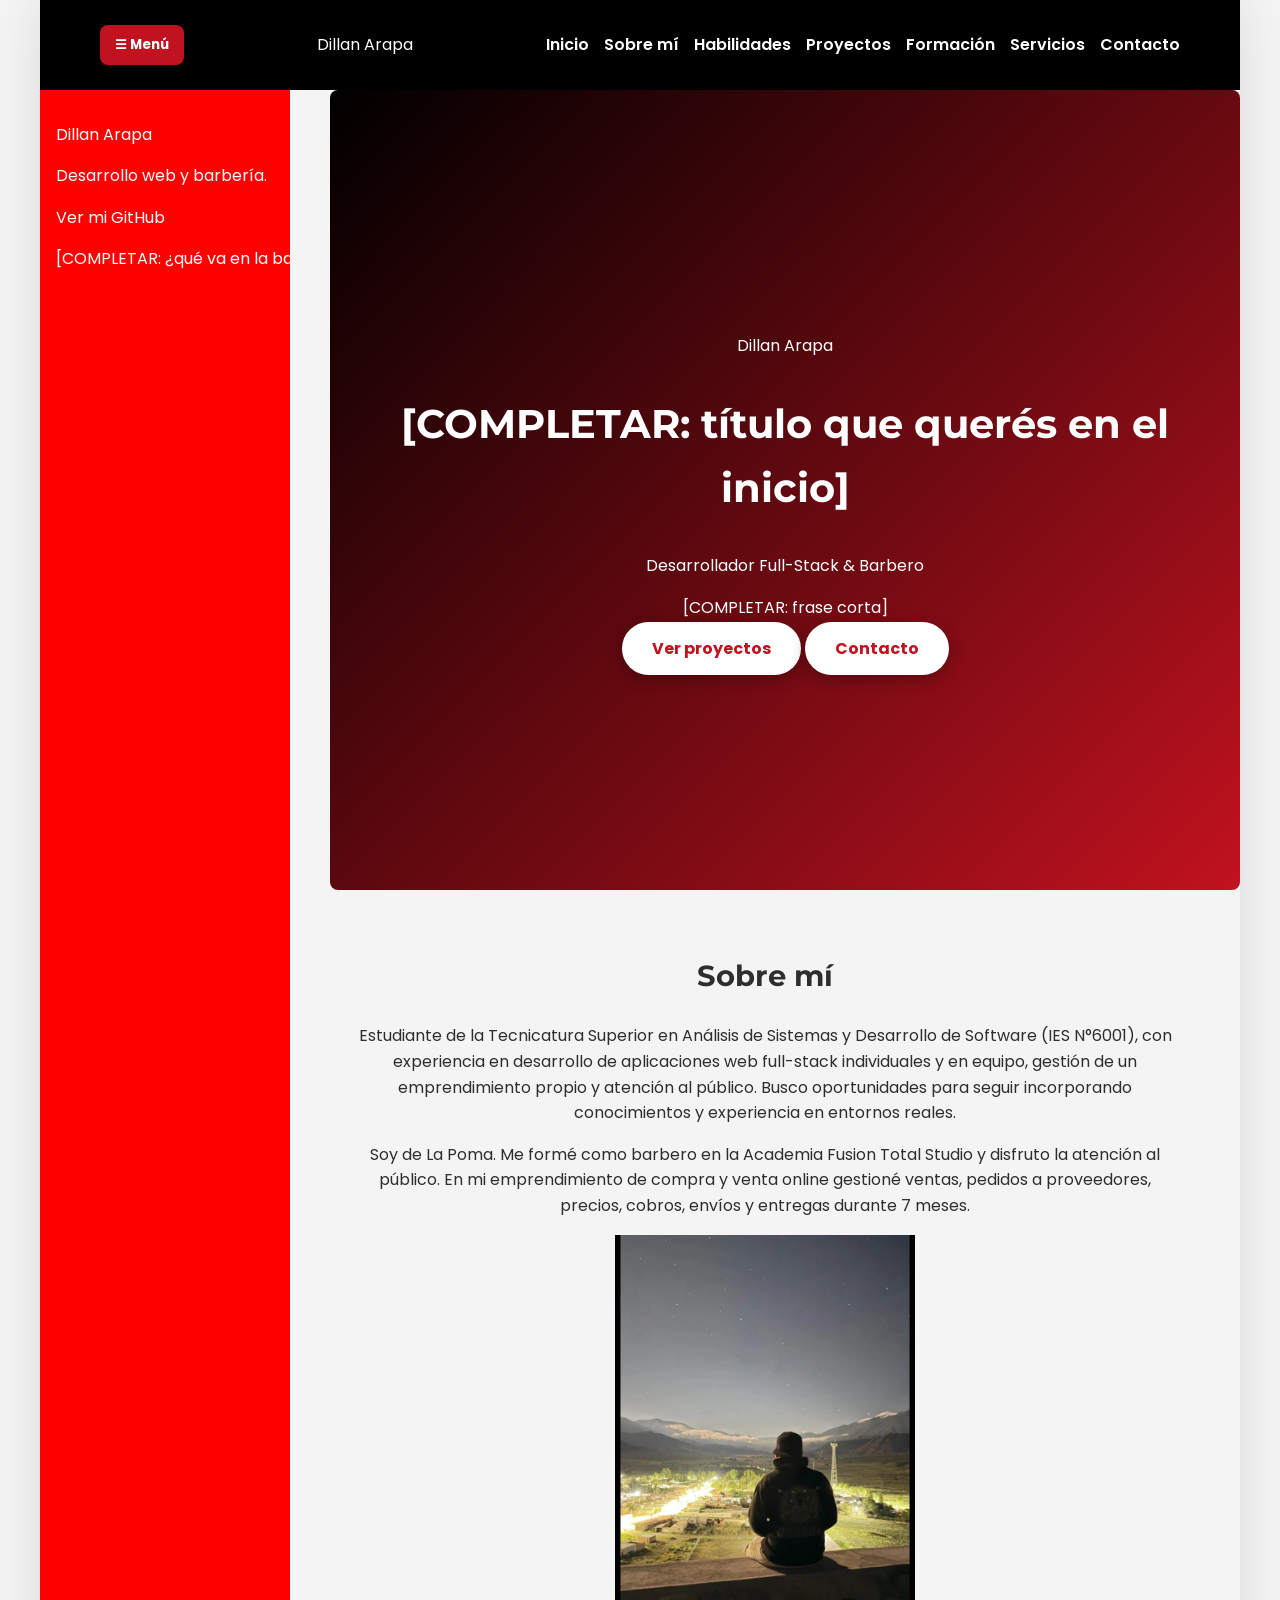
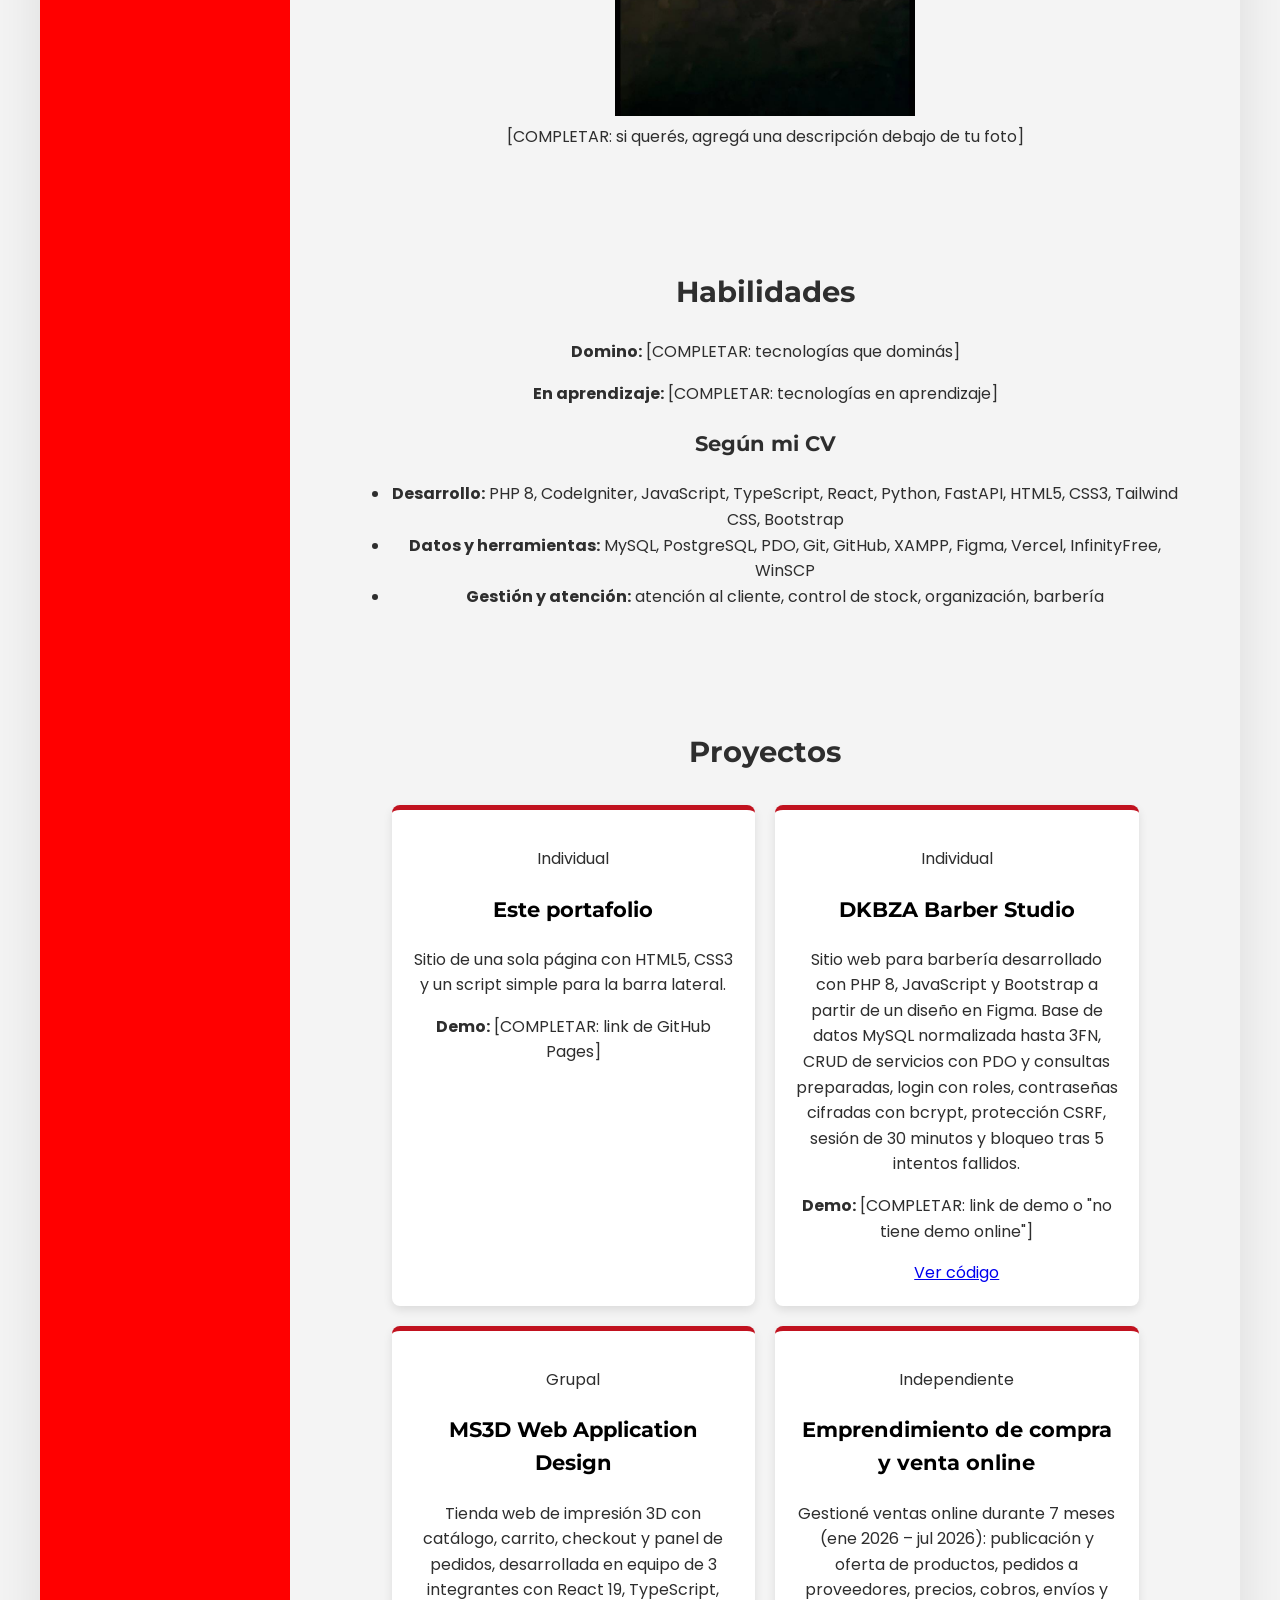
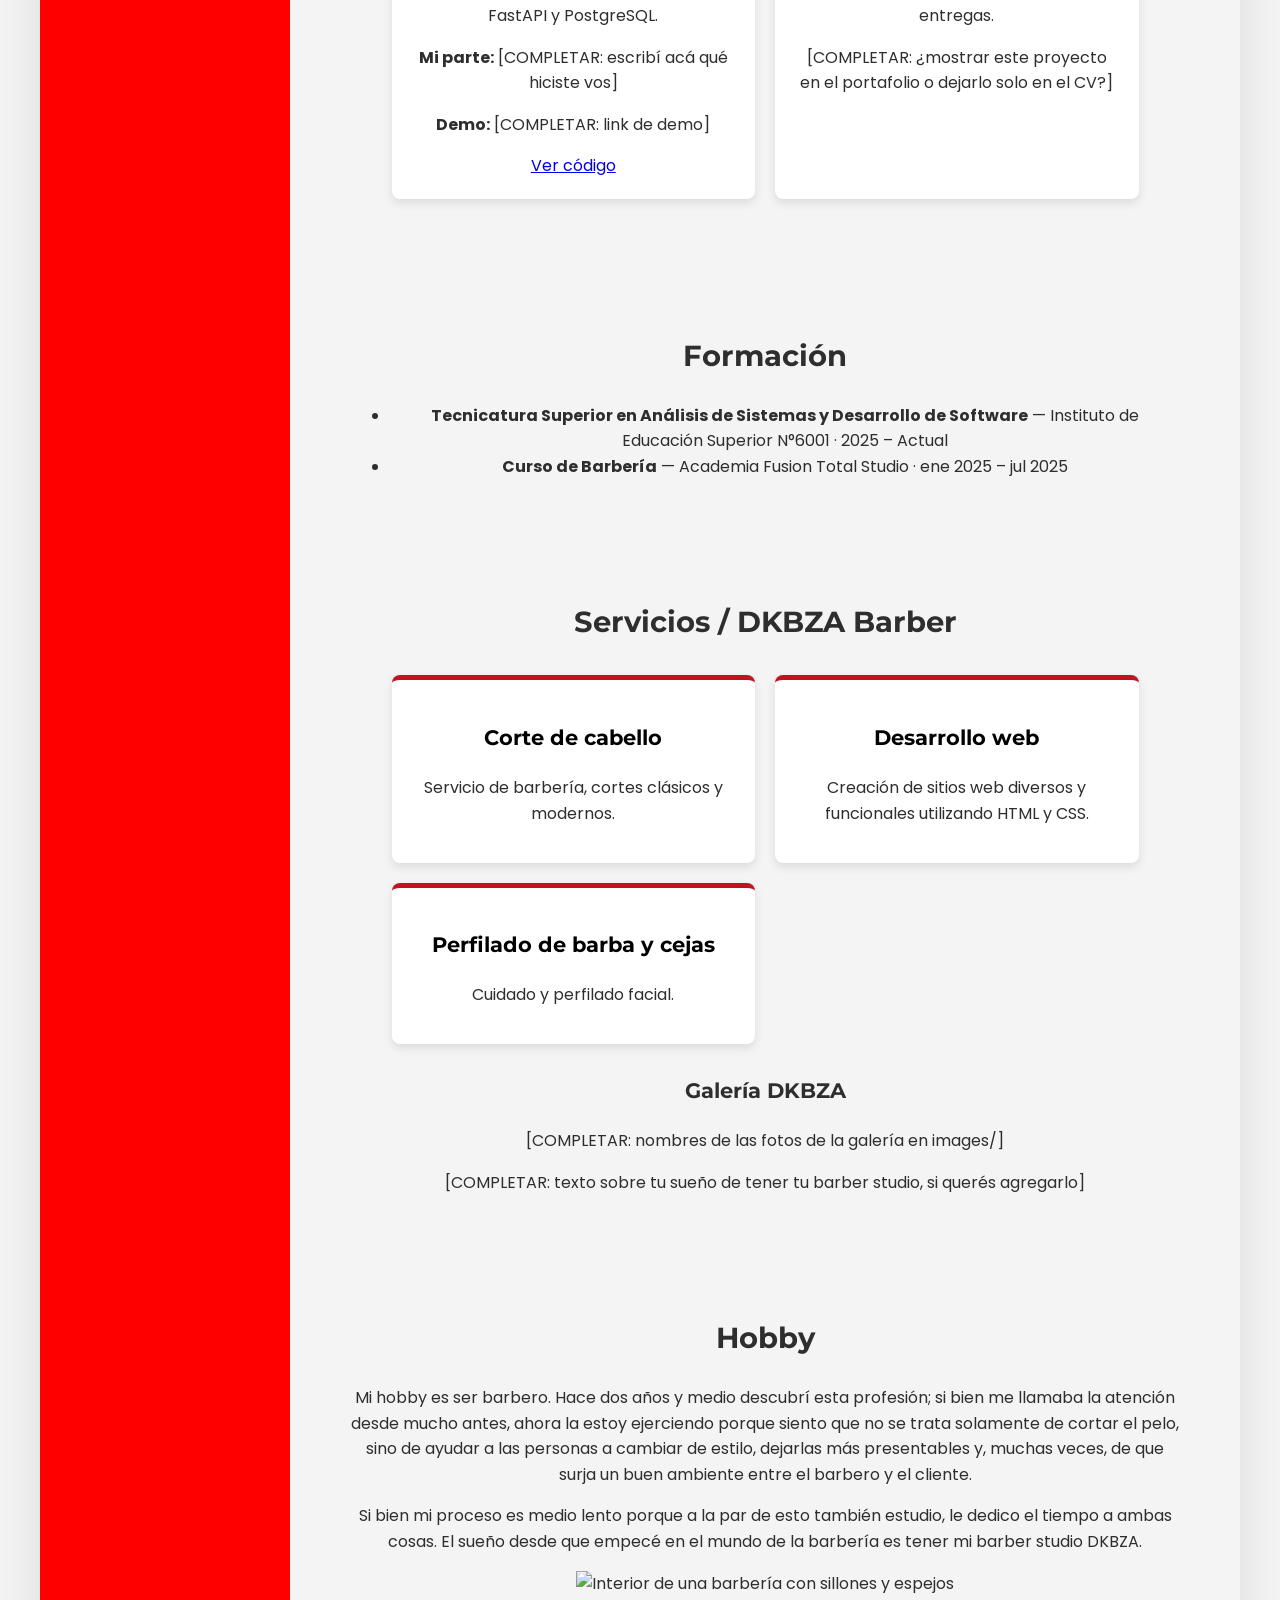
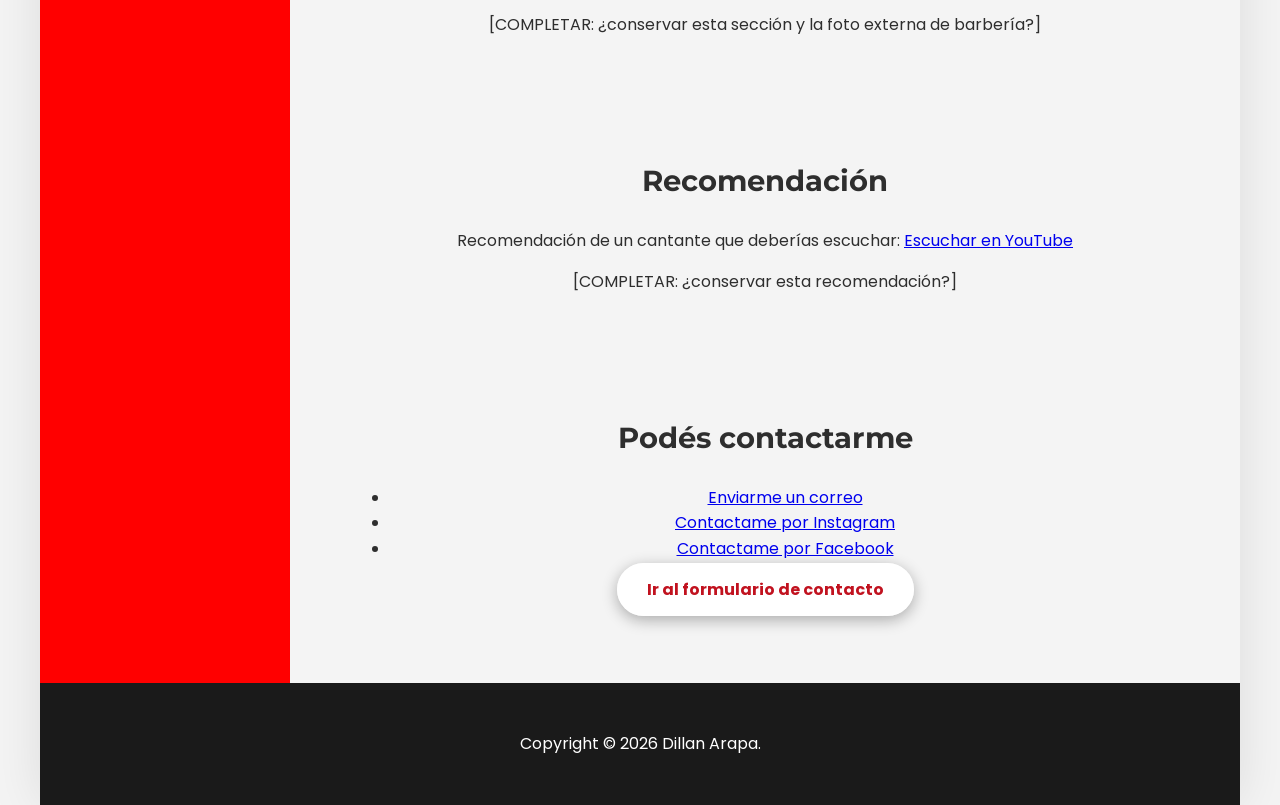
==== index.html @ 6b2e0c8a "fix: corregir estructura y accesibilidad del HTML" ====
<!DOCTYPE html>
<html lang="es">
<head>
    <meta charset="UTF-8">
    <meta name="viewport" content="width=device-width, initial-scale=1.0">
    <title>Dillan Arapa | Portafolio</title>
    <meta name="description" content="Portafolio de Dillan Arapa: desarrollo web full-stack y barbería.">
    <link rel="preconnect" href="https://fonts.googleapis.com">
    <link rel="preconnect" href="https://fonts.gstatic.com" crossorigin>
    <link href="https://fonts.googleapis.com/css2?family=Montserrat:wght@700&family=Poppins:wght@400;600&display=swap" rel="stylesheet">
    <link rel="stylesheet" href="css/style.css">
</head>

<body>
  <div class="layout" id="contenedorPrincipal">

    <!-- CABECERA: un solo menú principal, sin títulos duplicados -->
    <header class="header">
      <button class="btn-menu" id="toggleBtn" type="button" aria-controls="sidebar" aria-expanded="true">☰ Menú</button>
      <p class="brand">Dillan Arapa</p>
      <nav class="nav-header" aria-label="Navegación principal">
        <ul>
          <li><a href="#inicio">Inicio</a></li>
          <li><a href="#sobre-mi">Sobre mí</a></li>
          <li><a href="#habilidades">Habilidades</a></li>
          <li><a href="#proyectos">Proyectos</a></li>
          <li><a href="#formacion">Formación</a></li>
          <li><a href="#servicios">Servicios</a></li>
          <li><a href="#contacto">Contacto</a></li>
        </ul>
      </nav>
    </header>

    <!-- BARRA LATERAL: accesos rápidos (no repite el menú completo) -->
    <aside class="sidebar" id="sidebar" aria-label="Barra lateral">
      <p class="sidebar-titulo">Dillan Arapa</p>
      <p>Desarrollo web y barbería.</p>
      <a href="https://github.com/ArapaDillan10" target="_blank" rel="noopener noreferrer">Ver mi GitHub</a>
      <p class="completar">[COMPLETAR: ¿qué va en la barra lateral? ¿Se mantiene o se unifica con el menú del header?]</p>
    </aside>

    <main class="main">

      <!-- INICIO -->
      <section class="hero" id="inicio" aria-labelledby="titulo-inicio">
        <div class="hero-contenido">
          <p class="hero-nombre">Dillan Arapa</p>
          <h1 id="titulo-inicio"><span class="completar">[COMPLETAR: título que querés en el inicio]</span></h1>
          <p class="hero-rol">Desarrollador Full-Stack &amp; Barbero</p>
          <p class="hero-frase completar">[COMPLETAR: frase corta]</p>
          <div class="hero-botones">
            <a href="#proyectos" class="btn-cta">Ver proyectos</a>
            <a href="#contacto" class="btn-cta btn-cta-secundario">Contacto</a>
          </div>
        </div>
      </section>

      <!-- SOBRE MÍ (texto del CV, sin datos personales sensibles) -->
      <section id="sobre-mi" aria-labelledby="titulo-sobre-mi">
        <h2 id="titulo-sobre-mi">Sobre mí</h2>
        <p>Estudiante de la Tecnicatura Superior en Análisis de Sistemas y Desarrollo de Software (IES N°6001), con experiencia en desarrollo de aplicaciones web full-stack individuales y en equipo, gestión de un emprendimiento propio y atención al público. Busco oportunidades para seguir incorporando conocimientos y experiencia en entornos reales.</p>
        <p>Soy de La Poma. Me formé como barbero en la Academia Fusion Total Studio y disfruto la atención al público. En mi emprendimiento de compra y venta online gestioné ventas, pedidos a proveedores, precios, cobros, envíos y entregas durante 7 meses.</p>
        <figure class="sobre-mi-figure">
          <img src="images/dillanft1jpeg.jpeg" alt="Retrato de Dillan Arapa" width="300">
          <figcaption class="completar">[COMPLETAR: si querés, agregá una descripción debajo de tu foto]</figcaption>
        </figure>
      </section>

      <!-- HABILIDADES -->
      <section id="habilidades" aria-labelledby="titulo-habilidades">
        <h2 id="titulo-habilidades">Habilidades</h2>
        <p><strong>Domino:</strong> <span class="completar">[COMPLETAR: tecnologías que dominás]</span></p>
        <p><strong>En aprendizaje:</strong> <span class="completar">[COMPLETAR: tecnologías en aprendizaje]</span></p>
        <h3>Según mi CV</h3>
        <ul class="lista-habilidades">
          <li><strong>Desarrollo:</strong> PHP 8, CodeIgniter, JavaScript, TypeScript, React, Python, FastAPI, HTML5, CSS3, Tailwind CSS, Bootstrap</li>
          <li><strong>Datos y herramientas:</strong> MySQL, PostgreSQL, PDO, Git, GitHub, XAMPP, Figma, Vercel, InfinityFree, WinSCP</li>
          <li><strong>Gestión y atención:</strong> atención al cliente, control de stock, organización, barbería</li>
        </ul>
      </section>

      <!-- PROYECTOS -->
      <section id="proyectos" aria-labelledby="titulo-proyectos">
        <h2 id="titulo-proyectos">Proyectos</h2>
        <div class="contenedor-cards">

          <article class="card">
            <p class="etiqueta">Individual</p>
            <h3>Este portafolio</h3>
            <p>Sitio de una sola página con HTML5, CSS3 y un script simple para la barra lateral.</p>
            <p><strong>Demo:</strong> <span class="completar">[COMPLETAR: link de GitHub Pages]</span></p>
          </article>

          <article class="card">
            <p class="etiqueta">Individual</p>
            <h3>DKBZA Barber Studio</h3>
            <p>Sitio web para barbería desarrollado con PHP 8, JavaScript y Bootstrap a partir de un diseño en Figma. Base de datos MySQL normalizada hasta 3FN, CRUD de servicios con PDO y consultas preparadas, login con roles, contraseñas cifradas con bcrypt, protección CSRF, sesión de 30 minutos y bloqueo tras 5 intentos fallidos.</p>
            <p><strong>Demo:</strong> <span class="completar">[COMPLETAR: link de demo o "no tiene demo online"]</span></p>
            <a href="https://github.com/ArapaDillan10/Pagina-para-barberias" target="_blank" rel="noopener noreferrer">Ver código</a>
          </article>

          <article class="card">
            <p class="etiqueta">Grupal</p>
            <h3>MS3D Web Application Design</h3>
            <p>Tienda web de impresión 3D con catálogo, carrito, checkout y panel de pedidos, desarrollada en equipo de 3 integrantes con React 19, TypeScript, FastAPI y PostgreSQL.</p>
            <p><strong>Mi parte:</strong> <span class="completar">[COMPLETAR: escribí acá qué hiciste vos]</span></p>
            <p><strong>Demo:</strong> <span class="completar">[COMPLETAR: link de demo]</span></p>
            <a href="https://github.com/ZetahZ/MS3DWebApplicationDesign" target="_blank" rel="noopener noreferrer">Ver código</a>
          </article>

          <article class="card">
            <p class="etiqueta">Independiente</p>
            <h3>Emprendimiento de compra y venta online</h3>
            <p>Gestioné ventas online durante 7 meses (ene 2026 – jul 2026): publicación y oferta de productos, pedidos a proveedores, precios, cobros, envíos y entregas.</p>
            <p class="completar">[COMPLETAR: ¿mostrar este proyecto en el portafolio o dejarlo solo en el CV?]</p>
          </article>

        </div>
      </section>

      <!-- FORMACIÓN -->
      <section id="formacion" aria-labelledby="titulo-formacion">
        <h2 id="titulo-formacion">Formación</h2>
        <ul class="lista-formacion">
          <li><strong>Tecnicatura Superior en Análisis de Sistemas y Desarrollo de Software</strong> — Instituto de Educación Superior N°6001 · 2025 – Actual</li>
          <li><strong>Curso de Barbería</strong> — Academia Fusion Total Studio · ene 2025 – jul 2025</li>
        </ul>
      </section>

      <!-- SERVICIOS / DKBZA -->
      <section id="servicios" aria-labelledby="titulo-servicios">
        <h2 id="titulo-servicios">Servicios / DKBZA Barber</h2>
        <div class="contenedor-cards">
          <article class="card">
            <h3>Corte de cabello</h3>
            <p>Servicio de barbería, cortes clásicos y modernos.</p>
          </article>
          <article class="card">
            <h3>Desarrollo web</h3>
            <p>Creación de sitios web diversos y funcionales utilizando HTML y CSS.</p>
          </article>
          <article class="card">
            <h3>Perfilado de barba y cejas</h3>
            <p>Cuidado y perfilado facial.</p>
          </article>
        </div>

        <div class="galeria">
          <h3>Galería DKBZA</h3>
          <p class="completar">[COMPLETAR: nombres de las fotos de la galería en images/]</p>
        </div>
        <p class="completar">[COMPLETAR: texto sobre tu sueño de tener tu barber studio, si querés agregarlo]</p>
      </section>

      <!-- HOBBY (a confirmar) -->
      <section id="hobby" aria-labelledby="titulo-hobby">
        <h2 id="titulo-hobby">Hobby</h2>
        <p>Mi hobby es ser barbero. Hace dos años y medio descubrí esta profesión; si bien me llamaba la atención desde mucho antes, ahora la estoy ejerciendo porque siento que no se trata solamente de cortar el pelo, sino de ayudar a las personas a cambiar de estilo, dejarlas más presentables y, muchas veces, de que surja un buen ambiente entre el barbero y el cliente.</p>
        <p>Si bien mi proceso es medio lento porque a la par de esto también estudio, le dedico el tiempo a ambas cosas. El sueño desde que empecé en el mundo de la barbería es tener mi barber studio DKBZA.</p>
        <img src="https://imgs.search.brave.com/7MK_6r0to5kd9-cbK6GriLqB2tiUQelKZb6KzQe8VB4/rs:fit:860:0:0:0/g:ce/aHR0cHM6Ly9pbWFn/ZXMuZnJlc2hhLmNv/bS9sb2NhdGlvbnMvbG9jYXRpb24tcHJv/ZmlsZS1pbWFnZXMv/ODcyNjc3LzIyMzM0/NTIvNjczNjMzNTYt/YzIwNy00ZmQzLWEz/MWMtYzkyZTA3YWI5/OTY4LUJhcmJlcmlh/SGFyZE1pbmQtQVIt/QnVlbm9zQWlyZXMt/QnVlbm9zQWlyZXMt/Q2FwaXRhbGZlZGVy/YWwtRnJlc2hhLmpw/Zz9jbGFzcz13aWR0/aC1zbWFsbA" alt="Interior de una barbería con sillones y espejos" width="400">
        <p class="completar">[COMPLETAR: ¿conservar esta sección y la foto externa de barbería?]</p>
      </section>

      <!-- RECOMENDACIÓN (a confirmar) -->
      <section id="recomendacion" aria-labelledby="titulo-recomendacion">
        <h2 id="titulo-recomendacion">Recomendación</h2>
        <p>Recomendación de un cantante que deberías escuchar:
          <a href="http://www.youtube.com/@ysy__a" target="_blank" rel="noopener noreferrer">Escuchar en YouTube</a>
        </p>
        <p class="completar">[COMPLETAR: ¿conservar esta recomendación?]</p>
      </section>

      <!-- CONTACTO -->
      <section id="contacto" aria-labelledby="titulo-contacto">
        <h2 id="titulo-contacto">Podés contactarme</h2>
        <ul class="lista-contacto">
          <li>
            <a href="https://mail.google.com/mail/?view=cm&fs=1&to=arapadillan2006@gmail.com" target="_blank" rel="noopener noreferrer">Enviarme un correo</a>
          </li>
          <li>
            <a href="https://www.instagram.com/arapa_dillan_?igsh=MWFveGUxdmd6YTM4OA==" target="_blank" rel="noopener noreferrer">Contactame por Instagram</a>
          </li>
          <li>
            <a href="https://www.facebook.com/dillan.arapa.50" target="_blank" rel="noopener noreferrer">Contactame por Facebook</a>
          </li>
        </ul>
        <a href="contact.html" class="btn-cta">Ir al formulario de contacto</a>
      </section>

    </main>

    <footer>
      <p>Copyright © 2026 Dillan Arapa.</p>
    </footer>
  </div>

  <script>
    // Botón simple para mostrar/ocultar la barra lateral.
    const btn = document.getElementById('toggleBtn');
    const layout = document.getElementById('contenedorPrincipal');

    btn.addEventListener('click', () => {
      layout.classList.toggle('sidebar-oculto');
      const oculto = layout.classList.contains('sidebar-oculto');
      btn.setAttribute('aria-expanded', String(!oculto));
    });
  </script>
</body>
</html>
---- css/style.css ----
/* 1. DEFINICIÓN DE VARIABLES */
:root {
    --color-primary: #000000;
    --color-secondary: #ffffff;
    --color-accent: #c1121f; 
    --color-sidebar: #ff0000;
    --color-text: #2e2e2e;  
    --color-bg: #f4f4f4;  
    --radius: 8px; 
    --shadow: 0 4px 10px rgba(0, 0, 0, 0.1); 
    --font-main: 'Poppins', sans-serif;
    --font-titles: 'Montserrat', sans-serif;
}


.layout {
    display: grid;
    grid-template-columns: 220px 1fr; 
    grid-template-rows: auto 1fr auto;
    grid-template-areas:
        "header header"
        "sidebar main"
        "footer footer";
    min-height: 100vh;
    transition: grid-template-columns 0.4s ease; 
}


.layout.sidebar-oculto {
    grid-template-columns: 0px 1fr; 
}

/* 3. ESTILOS DE LOS BLOQUES PRINCIPALES */
header { 
    grid-area: header; 
    background-color: var(--color-primary); 
    color: var(--color-secondary);
    display: flex;                
    justify-content: space-between; 
    align-items: center;         
    padding: 1rem 5%;
}

.sidebar {  
    grid-area: sidebar;  
    background-color: var(--color-sidebar);
    color: var(--color-secondary);
    padding: 1rem;
    overflow: hidden; 
    white-space: nowrap;
    transition: 0.4s;
    text-align: left; 
}

main { 
    grid-area: main; 
    padding: 0 40px 40px 40px; 
    display: flex;
    flex-direction: column;
    align-items: stretch; 
    text-align: center;
    width: 100%;
    box-sizing: border-box;
}

footer { 
    grid-area: footer; 
    background-color: #1a1a1a; 
    color: #ffffff;            
    text-align: center;
    padding: 2rem;
    margin-top: 0;
}

/* 4. ESTILOS GENERALES Y TIPOGRAFÍA */
body {
    background-color: var(--color-bg); 
    font-family: var(--font-main);
    color: var(--color-text);
    margin: 0;
    line-height: 1.6;
    padding: 0; 
}

h1, h2, h3 { 
    font-family: var(--font-titles);
    font-weight: 700;
}

h1 { font-size: 2.5rem; }
h2 { font-size: 1.8rem; }
h3 { font-size: 1.3rem; }

/* 5. COMPONENTES (BOTONES Y NAVEGACIÓN) */
.btn-menu {
    background-color: var(--color-accent);
    color: white;
    border: none;
    padding: 10px 15px;
    border-radius: var(--radius);
    cursor: pointer;
    font-family: var(--font-main);
    font-weight: bold;
    transition: 0.3s;
}

.btn-menu:hover {
    background-color: #a00f1a;
    transform: scale(1.05);
}

.sidebar ul {
    list-style: none;
    padding: 0;
}

.sidebar li { margin: 15px 0; }

.sidebar a {
    color: var(--color-secondary);
    text-decoration: none;
    transition: 0.3s;
}

.sidebar a:hover { color: var(--color-accent); }

header ul {
    display: flex;      
    gap: 15px;          
    list-style: none;    
    margin: 0;
    padding: 0;
    flex-wrap: wrap;
}

header a {
    text-decoration: none;        
    color: var(--color-secondary); 
    font-weight: 600;
    transition: 0.3s;  
}

header a:hover { color: var(--color-accent); }

/* 6. SECCIÓN HERO */
.hero {
    display: flex;
    flex-direction: column;  
    justify-content: center;
    align-items: center;
    min-height: 80vh;  
    width: 100%;      
    text-align: center;
    background: linear-gradient(135deg, #000 0%, var(--color-accent) 100%);
    color: white;
    border-radius: var(--radius);
}

.btn-cta {
    margin-top: 20px;
    padding: 15px 30px;
    background-color: white;
    color: var(--color-accent);
    text-decoration: none;
    border-radius: 50px;
    font-weight: bold;
    box-shadow: 0 4px 15px rgba(0,0,0,0.3);
    transition: 0.3s;
}

.btn-cta:hover {
    transform: scale(1.1);
    background-color: var(--color-secondary);
}

/* 7. TARJETAS DE SERVICIOS */
.contenedor-cards {
    display: grid;
    grid-template-columns: repeat(auto-fit, minmax(280px, 1fr)); 
    gap: 20px;                             
    margin: 30px 0;
    padding: 0 5%;
}

.card {
    background-color: var(--color-secondary); 
    padding: 20px;
    border-radius: var(--radius);             
    box-shadow: var(--shadow);                
    border-top: 5px solid var(--color-accent); 
    transition: transform 0.3s ease;          
    text-align: center;
}

.card h3 { color: var(--color-primary); }

.card:hover { transform: translateY(-10px); }

/* 8. FORMULARIO Y VALIDACIONES */
form {
    max-width: 500px;
    margin: 40px auto; 
    display: flex;
    flex-direction: column; 
    gap: 15px; 
    padding: 20px;
}

form input, form select, form textarea {
    padding: 12px;
    width: 100%;
    box-sizing: border-box; 
    border-radius: var(--radius); 
    border: 1px solid #ccc;
}

input:focus { border: 2px solid blue; outline: none; }
input:valid { border: 2px solid green; background-color: #f0fff0; }
input:invalid:not(:placeholder-shown) { border: 2px solid red; background-color: #fff5f5; }

/*tamaños para la pantalla */

@media (min-width: 768px) {
    .layout {
        display: grid;
        grid-template-columns: 250px 1fr; 
        grid-template-areas:
            "header header"
            "sidebar main"
            "footer footer";
    }

    .sidebar {
        display: block; 
    }

    section {
        padding: 40px 20px; 
    }
}


@media (min-width: 1024px) {
    .layout {
        max-width: 1200px; 
        margin: 0 auto;
        box-shadow: 0 0 50px rgba(0,0,0,0.1);
    }
}


@media (min-width: 1440px) {
    .layout {
        max-width: 1400px;
    }
}


@media (max-width: 767px) {
    html {
        font-size: 14px; 
    }
    
    .hero h1 {
        font-size: 1.8rem !important; 
    }
}
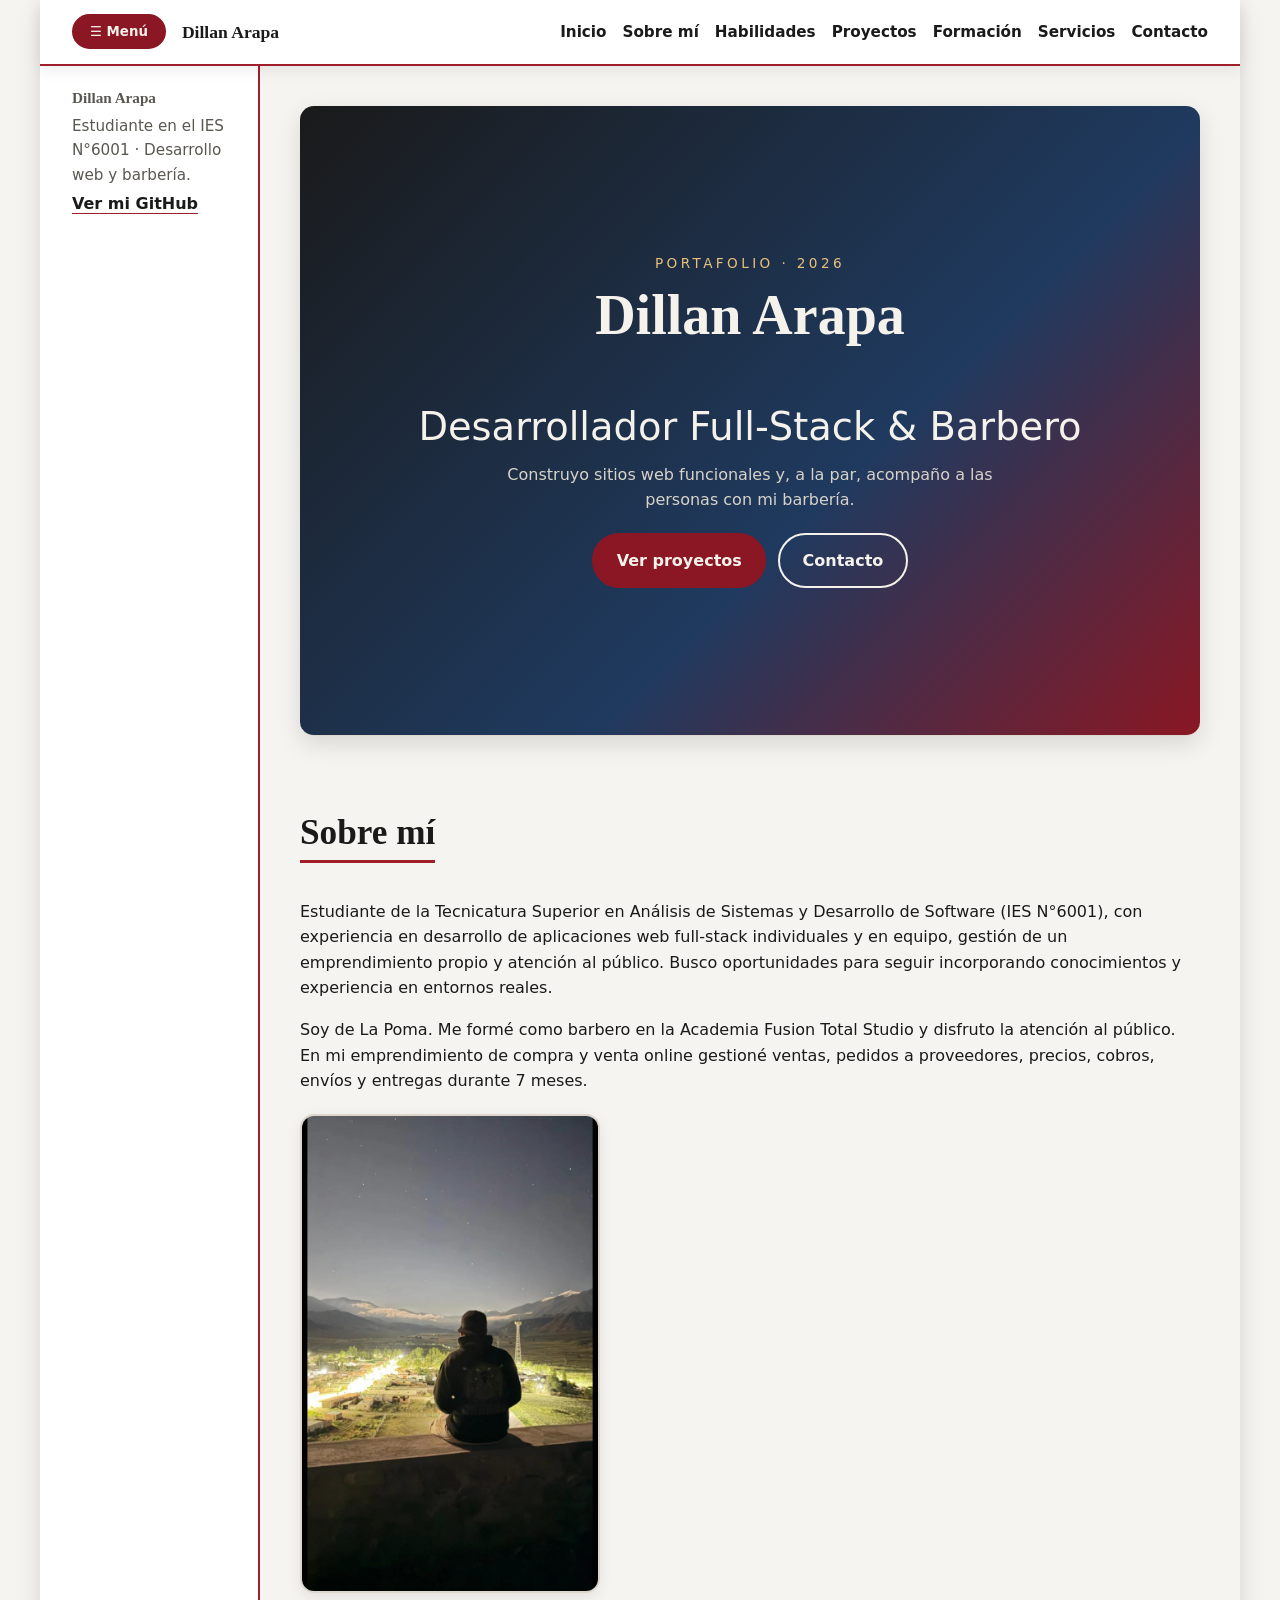
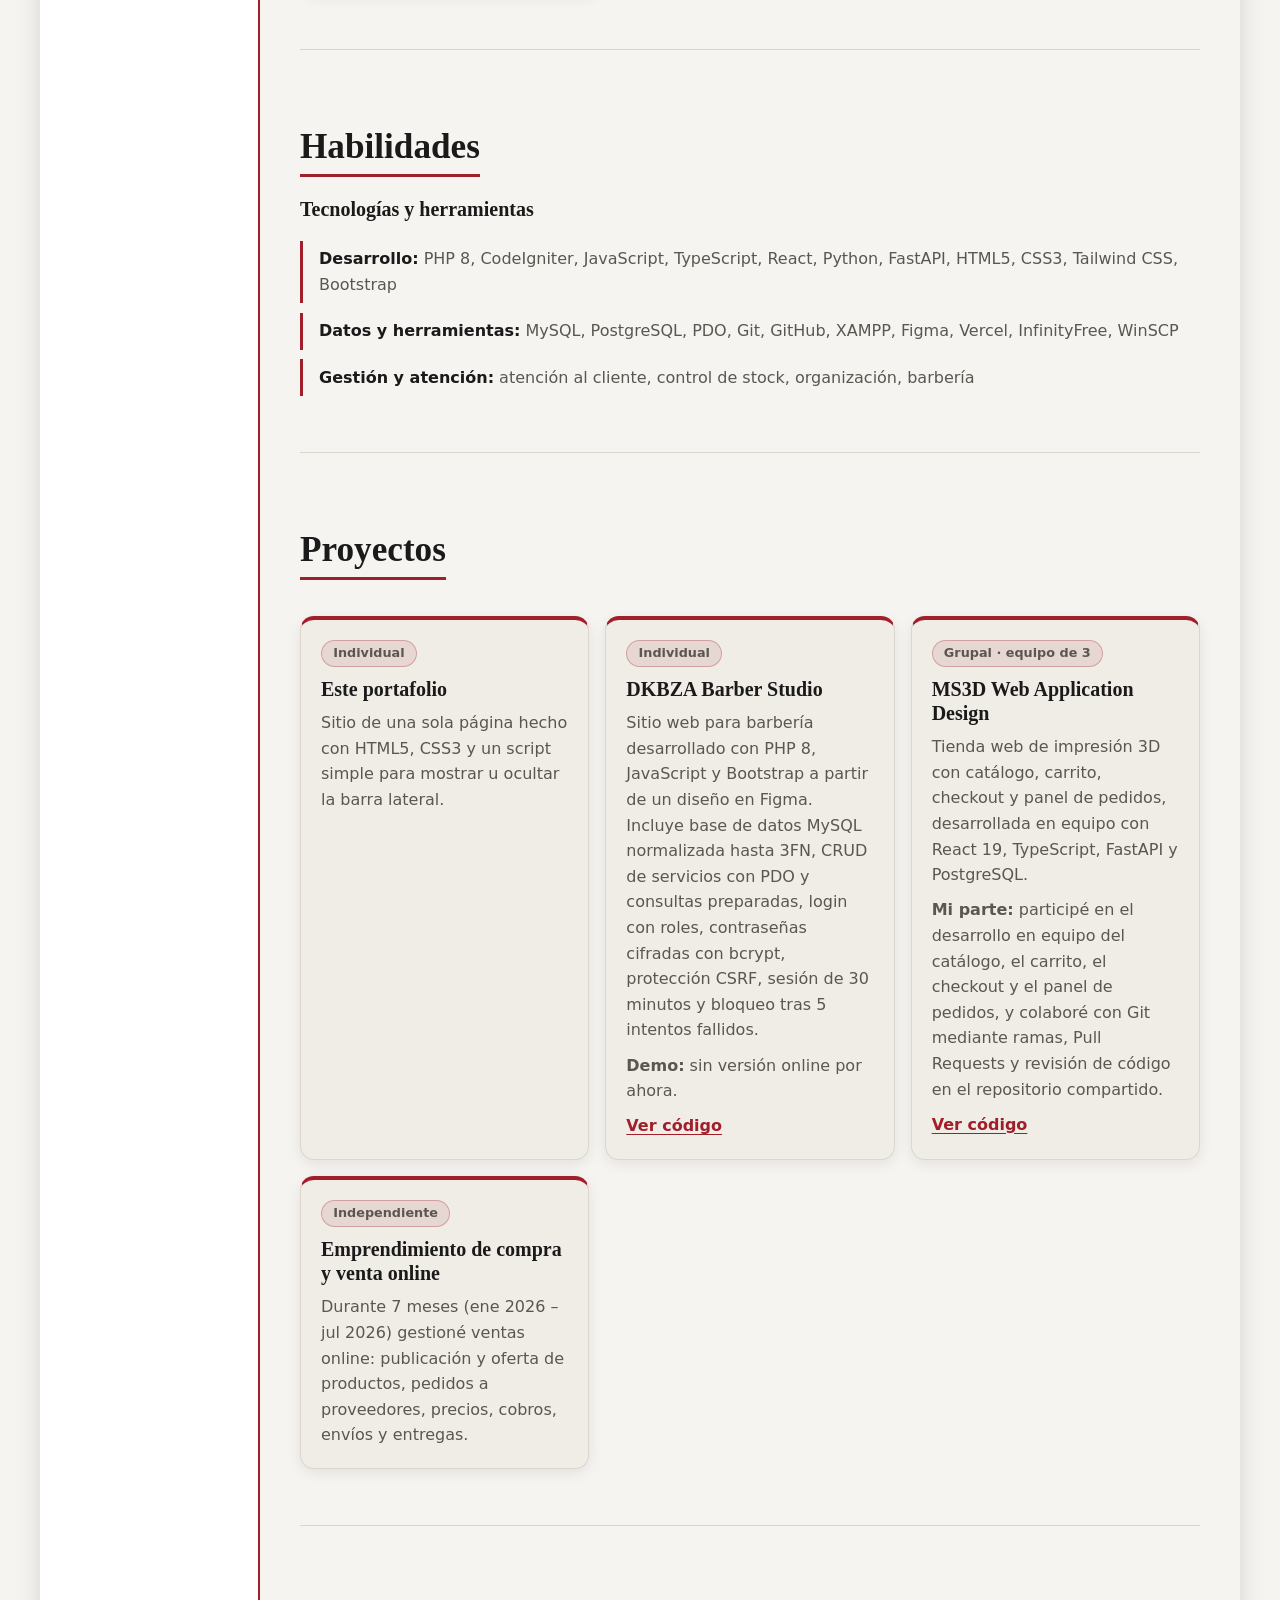
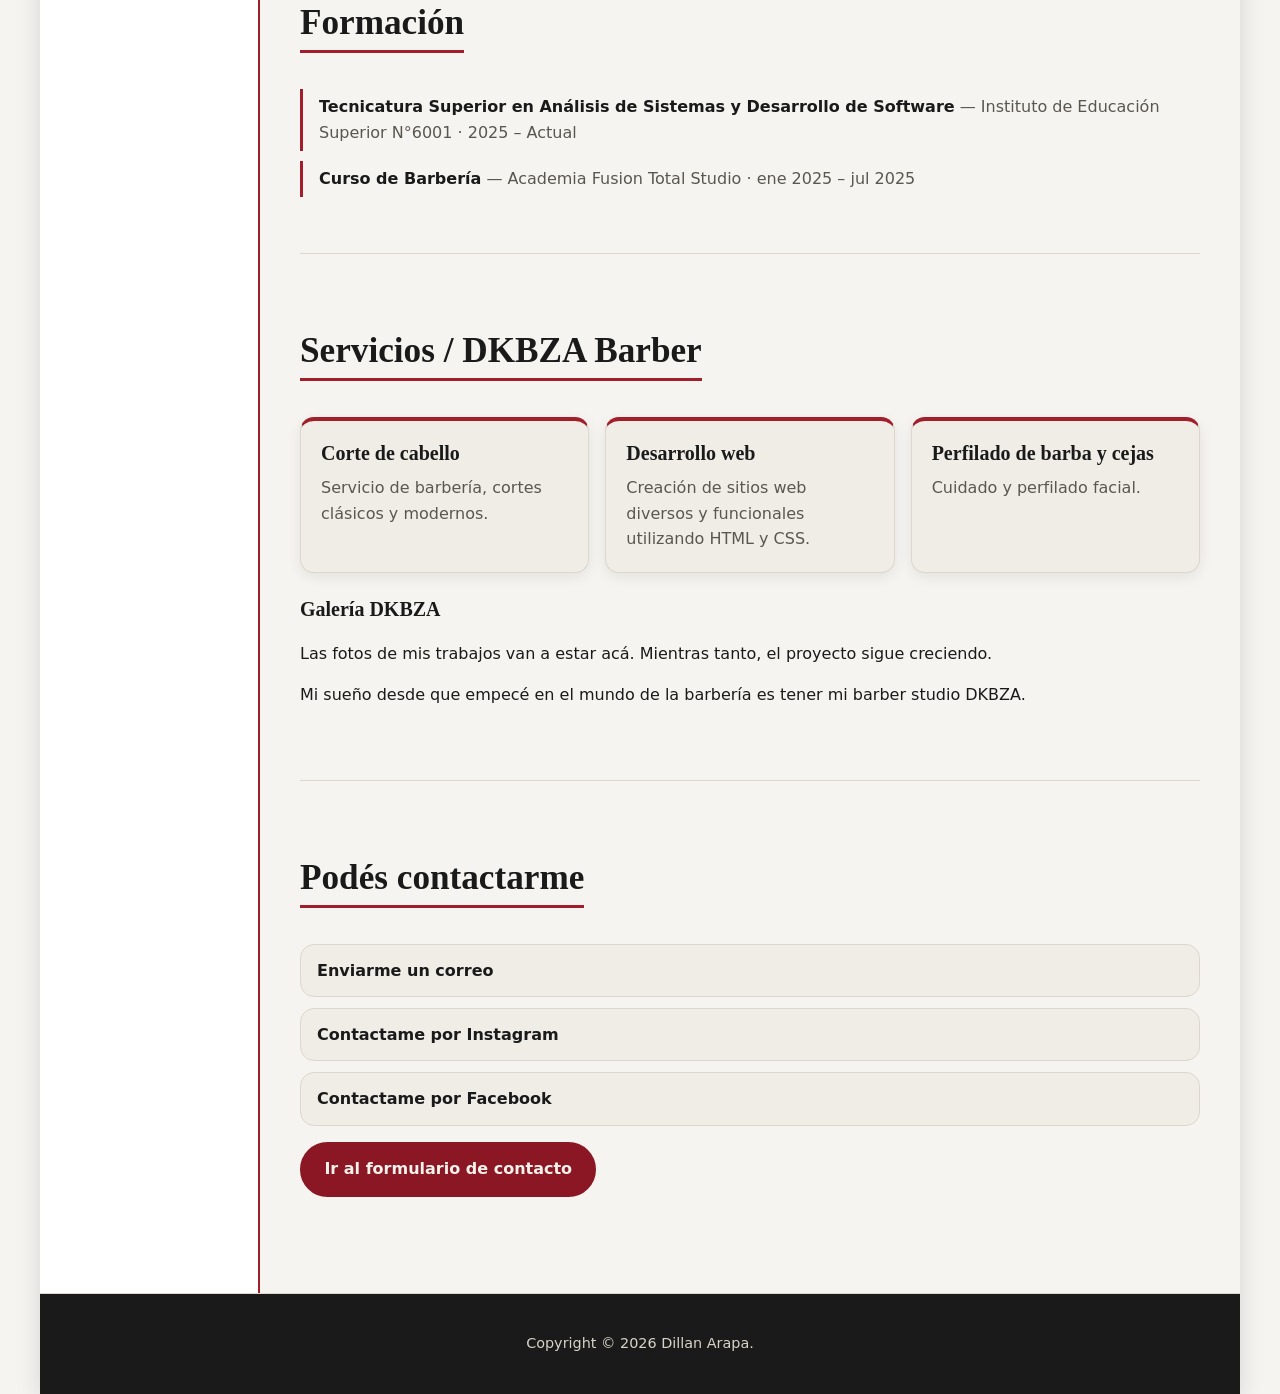
==== commit c648ff60: "content: finalizar index y README" ====
--- a/index.html
+++ b/index.html
@@ -5,16 +5,13 @@
     <meta name="viewport" content="width=device-width, initial-scale=1.0">
     <title>Dillan Arapa | Portafolio</title>
     <meta name="description" content="Portafolio de Dillan Arapa: desarrollo web full-stack y barbería.">
-    <link rel="preconnect" href="https://fonts.googleapis.com">
-    <link rel="preconnect" href="https://fonts.gstatic.com" crossorigin>
-    <link href="https://fonts.googleapis.com/css2?family=Montserrat:wght@700&family=Poppins:wght@400;600&display=swap" rel="stylesheet">
     <link rel="stylesheet" href="css/style.css">
 </head>
 
 <body>
   <div class="layout" id="contenedorPrincipal">
 
-    <!-- CABECERA: un solo menú principal, sin títulos duplicados -->
+    <!-- CABECERA: un solo menú principal -->
     <header class="header">
       <button class="btn-menu" id="toggleBtn" type="button" aria-controls="sidebar" aria-expanded="true">☰ Menú</button>
       <p class="brand">Dillan Arapa</p>
@@ -31,12 +28,11 @@
       </nav>
     </header>
 
-    <!-- BARRA LATERAL: accesos rápidos (no repite el menú completo) -->
+    <!-- BARRA LATERAL: accesos rápidos -->
     <aside class="sidebar" id="sidebar" aria-label="Barra lateral">
       <p class="sidebar-titulo">Dillan Arapa</p>
-      <p>Desarrollo web y barbería.</p>
+      <p>Estudiante en el IES N°6001 · Desarrollo web y barbería.</p>
       <a href="https://github.com/ArapaDillan10" target="_blank" rel="noopener noreferrer">Ver mi GitHub</a>
-      <p class="completar">[COMPLETAR: ¿qué va en la barra lateral? ¿Se mantiene o se unifica con el menú del header?]</p>
     </aside>
 
     <main class="main">
@@ -44,10 +40,10 @@
       <!-- INICIO -->
       <section class="hero" id="inicio" aria-labelledby="titulo-inicio">
         <div class="hero-contenido">
-          <p class="hero-nombre">Dillan Arapa</p>
-          <h1 id="titulo-inicio"><span class="completar">[COMPLETAR: título que querés en el inicio]</span></h1>
+          <p class="hero-nombre">Portafolio · 2026</p>
+          <h1 id="titulo-inicio">Dillan Arapa</h1>
           <p class="hero-rol">Desarrollador Full-Stack &amp; Barbero</p>
-          <p class="hero-frase completar">[COMPLETAR: frase corta]</p>
+          <p class="hero-frase">Construyo sitios web funcionales y, a la par, acompaño a las personas con mi barbería.</p>
           <div class="hero-botones">
             <a href="#proyectos" class="btn-cta">Ver proyectos</a>
             <a href="#contacto" class="btn-cta btn-cta-secundario">Contacto</a>
@@ -62,16 +58,13 @@
         <p>Soy de La Poma. Me formé como barbero en la Academia Fusion Total Studio y disfruto la atención al público. En mi emprendimiento de compra y venta online gestioné ventas, pedidos a proveedores, precios, cobros, envíos y entregas durante 7 meses.</p>
         <figure class="sobre-mi-figure">
           <img src="images/dillanft1jpeg.jpeg" alt="Retrato de Dillan Arapa" width="300">
-          <figcaption class="completar">[COMPLETAR: si querés, agregá una descripción debajo de tu foto]</figcaption>
         </figure>
       </section>
 
       <!-- HABILIDADES -->
       <section id="habilidades" aria-labelledby="titulo-habilidades">
         <h2 id="titulo-habilidades">Habilidades</h2>
-        <p><strong>Domino:</strong> <span class="completar">[COMPLETAR: tecnologías que dominás]</span></p>
-        <p><strong>En aprendizaje:</strong> <span class="completar">[COMPLETAR: tecnologías en aprendizaje]</span></p>
-        <h3>Según mi CV</h3>
+        <h3>Tecnologías y herramientas</h3>
         <ul class="lista-habilidades">
           <li><strong>Desarrollo:</strong> PHP 8, CodeIgniter, JavaScript, TypeScript, React, Python, FastAPI, HTML5, CSS3, Tailwind CSS, Bootstrap</li>
           <li><strong>Datos y herramientas:</strong> MySQL, PostgreSQL, PDO, Git, GitHub, XAMPP, Figma, Vercel, InfinityFree, WinSCP</li>
@@ -87,32 +80,29 @@
           <article class="card">
             <p class="etiqueta">Individual</p>
             <h3>Este portafolio</h3>
-            <p>Sitio de una sola página con HTML5, CSS3 y un script simple para la barra lateral.</p>
-            <p><strong>Demo:</strong> <span class="completar">[COMPLETAR: link de GitHub Pages]</span></p>
+            <p>Sitio de una sola página hecho con HTML5, CSS3 y un script simple para mostrar u ocultar la barra lateral.</p>
           </article>
 
           <article class="card">
             <p class="etiqueta">Individual</p>
             <h3>DKBZA Barber Studio</h3>
-            <p>Sitio web para barbería desarrollado con PHP 8, JavaScript y Bootstrap a partir de un diseño en Figma. Base de datos MySQL normalizada hasta 3FN, CRUD de servicios con PDO y consultas preparadas, login con roles, contraseñas cifradas con bcrypt, protección CSRF, sesión de 30 minutos y bloqueo tras 5 intentos fallidos.</p>
-            <p><strong>Demo:</strong> <span class="completar">[COMPLETAR: link de demo o "no tiene demo online"]</span></p>
+            <p>Sitio web para barbería desarrollado con PHP 8, JavaScript y Bootstrap a partir de un diseño en Figma. Incluye base de datos MySQL normalizada hasta 3FN, CRUD de servicios con PDO y consultas preparadas, login con roles, contraseñas cifradas con bcrypt, protección CSRF, sesión de 30 minutos y bloqueo tras 5 intentos fallidos.</p>
+            <p><strong>Demo:</strong> sin versión online por ahora.</p>
             <a href="https://github.com/ArapaDillan10/Pagina-para-barberias" target="_blank" rel="noopener noreferrer">Ver código</a>
           </article>
 
           <article class="card">
-            <p class="etiqueta">Grupal</p>
+            <p class="etiqueta">Grupal · equipo de 3</p>
             <h3>MS3D Web Application Design</h3>
-            <p>Tienda web de impresión 3D con catálogo, carrito, checkout y panel de pedidos, desarrollada en equipo de 3 integrantes con React 19, TypeScript, FastAPI y PostgreSQL.</p>
-            <p><strong>Mi parte:</strong> <span class="completar">[COMPLETAR: escribí acá qué hiciste vos]</span></p>
-            <p><strong>Demo:</strong> <span class="completar">[COMPLETAR: link de demo]</span></p>
+            <p>Tienda web de impresión 3D con catálogo, carrito, checkout y panel de pedidos, desarrollada en equipo con React 19, TypeScript, FastAPI y PostgreSQL.</p>
+            <p><strong>Mi parte:</strong> participé en el desarrollo en equipo del catálogo, el carrito, el checkout y el panel de pedidos, y colaboré con Git mediante ramas, Pull Requests y revisión de código en el repositorio compartido.</p>
             <a href="https://github.com/ZetahZ/MS3DWebApplicationDesign" target="_blank" rel="noopener noreferrer">Ver código</a>
           </article>
 
           <article class="card">
             <p class="etiqueta">Independiente</p>
             <h3>Emprendimiento de compra y venta online</h3>
-            <p>Gestioné ventas online durante 7 meses (ene 2026 – jul 2026): publicación y oferta de productos, pedidos a proveedores, precios, cobros, envíos y entregas.</p>
-            <p class="completar">[COMPLETAR: ¿mostrar este proyecto en el portafolio o dejarlo solo en el CV?]</p>
+            <p>Durante 7 meses (ene 2026 – jul 2026) gestioné ventas online: publicación y oferta de productos, pedidos a proveedores, precios, cobros, envíos y entregas.</p>
           </article>
 
         </div>
@@ -147,27 +137,9 @@
 
         <div class="galeria">
           <h3>Galería DKBZA</h3>
-          <p class="completar">[COMPLETAR: nombres de las fotos de la galería en images/]</p>
+          <p>Las fotos de mis trabajos van a estar acá. Mientras tanto, el proyecto sigue creciendo.</p>
         </div>
-        <p class="completar">[COMPLETAR: texto sobre tu sueño de tener tu barber studio, si querés agregarlo]</p>
-      </section>
-
-      <!-- HOBBY (a confirmar) -->
-      <section id="hobby" aria-labelledby="titulo-hobby">
-        <h2 id="titulo-hobby">Hobby</h2>
-        <p>Mi hobby es ser barbero. Hace dos años y medio descubrí esta profesión; si bien me llamaba la atención desde mucho antes, ahora la estoy ejerciendo porque siento que no se trata solamente de cortar el pelo, sino de ayudar a las personas a cambiar de estilo, dejarlas más presentables y, muchas veces, de que surja un buen ambiente entre el barbero y el cliente.</p>
-        <p>Si bien mi proceso es medio lento porque a la par de esto también estudio, le dedico el tiempo a ambas cosas. El sueño desde que empecé en el mundo de la barbería es tener mi barber studio DKBZA.</p>
-        <img src="https://imgs.search.brave.com/7MK_6r0to5kd9-cbK6GriLqB2tiUQelKZb6KzQe8VB4/rs:fit:860:0:0:0/g:ce/aHR0cHM6Ly9pbWFn/ZXMuZnJlc2hhLmNv/bS9sb2NhdGlvbnMvbG9jYXRpb24tcHJv/ZmlsZS1pbWFnZXMv/ODcyNjc3LzIyMzM0/NTIvNjczNjMzNTYt/YzIwNy00ZmQzLWEz/MWMtYzkyZTA3YWI5/OTY4LUJhcmJlcmlh/SGFyZE1pbmQtQVIt/QnVlbm9zQWlyZXMt/QnVlbm9zQWlyZXMt/Q2FwaXRhbGZlZGVy/YWwtRnJlc2hhLmpw/Zz9jbGFzcz13aWR0/aC1zbWFsbA" alt="Interior de una barbería con sillones y espejos" width="400">
-        <p class="completar">[COMPLETAR: ¿conservar esta sección y la foto externa de barbería?]</p>
-      </section>
-
-      <!-- RECOMENDACIÓN (a confirmar) -->
-      <section id="recomendacion" aria-labelledby="titulo-recomendacion">
-        <h2 id="titulo-recomendacion">Recomendación</h2>
-        <p>Recomendación de un cantante que deberías escuchar:
-          <a href="http://www.youtube.com/@ysy__a" target="_blank" rel="noopener noreferrer">Escuchar en YouTube</a>
-        </p>
-        <p class="completar">[COMPLETAR: ¿conservar esta recomendación?]</p>
+        <p>Mi sueño desde que empecé en el mundo de la barbería es tener mi barber studio DKBZA.</p>
       </section>
 
       <!-- CONTACTO -->
--- a/css/style.css
+++ b/css/style.css
@@ -1,253 +1,620 @@
-/* 1. DEFINICIÓN DE VARIABLES */
+/* ============================================================
+   1. VARIABLES (paleta, fuentes y medidas)
+   Todos los colores viven acá. Si querés probar otro estilo,
+   cambiá esta parte y no el resto del archivo.
+   Fuentes del sistema: no dependemos de Google Fonts ni de internet.
+   ============================================================ */
 :root {
-    --color-primary: #000000;
-    --color-secondary: #ffffff;
-    --color-accent: #c1121f; 
-    --color-sidebar: #ff0000;
-    --color-text: #2e2e2e;  
-    --color-bg: #f4f4f4;  
-    --radius: 8px; 
-    --shadow: 0 4px 10px rgba(0, 0, 0, 0.1); 
-    --font-main: 'Poppins', sans-serif;
-    --font-titles: 'Montserrat', sans-serif;
-}
-
-
+    --bg: #F6F4F0;                  /* crema claro: fondo general */
+    --superficie: #FFFFFF;          /* blanco: secciones y barra lateral */
+    --tarjeta: #F0EDE7;             /* crema más oscuro: tarjetas y campos */
+    --footer: #1A1A1A;              /* negro suave: pie de página y hero */
+    --borde: #DCD6CC;               /* bordes discretos */
+    --texto: #1A1A1A;               /* negro suave: texto principal */
+    --texto-suave: #5A5751;         /* gris cálido: textos secundarios */
+    --texto-inverso: #F5F2EC;       /* blanco cálido: texto sobre fondo oscuro */
+    --texto-inverso-suave: #D8D3C9; /* gris claro: texto secundario sobre oscuro */
+    --placeholder: #7A756D;         /* texto de ayuda en formularios */
+    --acento: #A11E2B;              /* rojo profundo: detalles */
+    --acento-hover: #C22838;        /* rojo más vivo: hover */
+    --acento-fuerte: #8A1723;       /* vino: botones con texto claro */
+    --acento-suave: rgba(161, 30, 43, 0.10);
+    --acento-borde: rgba(161, 30, 43, 0.30);
+    --foco: rgba(161, 30, 43, 0.30);
+    --azul: #1F3A5F;                /* azul acero: apoyo en el hero */
+    --valido: #2E7D5B;              /* verde suave: campo válido */
+    --dorado: #E8C07D;              /* dorado: detalle del hero */
+    --radio: 14px;
+    --sombra: 0 8px 24px rgba(0, 0, 0, 0.12);
+    --sombra-suave: 0 4px 14px rgba(0, 0, 0, 0.08);
+    --fuente-texto: system-ui, -apple-system, "Segoe UI", Roboto, Helvetica, Arial, sans-serif;
+    --fuente-titulo: Georgia, "Times New Roman", serif;
+}
+
+/* ============================================================
+   2. RESET Y BASE (mobile first)
+   ============================================================ */
+*,
+*::before,
+*::after {
+    box-sizing: border-box;
+}
+
+html {
+    scroll-behavior: smooth;
+    scroll-padding-top: 6rem;
+}
+
+body {
+    margin: 0;
+    background-color: var(--bg);
+    color: var(--texto);
+    font-family: var(--fuente-texto);
+    line-height: 1.6;
+}
+
+img {
+    display: block;
+    max-width: 100%;
+    height: auto;
+}
+
+a {
+    color: var(--acento);
+}
+
+h1, h2, h3 {
+    font-family: var(--fuente-titulo);
+    line-height: 1.2;
+    color: var(--texto);
+    margin-top: 0;
+}
+
+h1 { font-size: clamp(2rem, 6vw, 3.5rem); }
+h2 { font-size: clamp(1.5rem, 4vw, 2.2rem); }
+h3 { font-size: 1.25rem; }
+
+/* El foco siempre visible: importante para navegar con teclado */
+:focus-visible {
+    outline: 3px solid var(--acento);
+    outline-offset: 3px;
+}
+
+/* ============================================================
+   3. ESTRUCTURA GENERAL (grid)
+   En celular: una columna. En pantallas grandes: sidebar + main.
+   ============================================================ */
 .layout {
+    min-height: 100vh;
     display: grid;
-    grid-template-columns: 220px 1fr; 
-    grid-template-rows: auto 1fr auto;
+    grid-template-columns: minmax(0, 1fr);
     grid-template-areas:
-        "header header"
-        "sidebar main"
-        "footer footer";
-    min-height: 100vh;
-    transition: grid-template-columns 0.4s ease; 
-}
-
-
-.layout.sidebar-oculto {
-    grid-template-columns: 0px 1fr; 
-}
-
-/* 3. ESTILOS DE LOS BLOQUES PRINCIPALES */
-header { 
-    grid-area: header; 
-    background-color: var(--color-primary); 
-    color: var(--color-secondary);
-    display: flex;                
-    justify-content: space-between; 
-    align-items: center;         
-    padding: 1rem 5%;
-}
-
-.sidebar {  
-    grid-area: sidebar;  
-    background-color: var(--color-sidebar);
-    color: var(--color-secondary);
-    padding: 1rem;
-    overflow: hidden; 
-    white-space: nowrap;
-    transition: 0.4s;
-    text-align: left; 
-}
-
-main { 
-    grid-area: main; 
-    padding: 0 40px 40px 40px; 
-    display: flex;
-    flex-direction: column;
-    align-items: stretch; 
-    text-align: center;
-    width: 100%;
-    box-sizing: border-box;
-}
-
-footer { 
-    grid-area: footer; 
-    background-color: #1a1a1a; 
-    color: #ffffff;            
-    text-align: center;
-    padding: 2rem;
-    margin-top: 0;
-}
-
-/* 4. ESTILOS GENERALES Y TIPOGRAFÍA */
-body {
-    background-color: var(--color-bg); 
-    font-family: var(--font-main);
-    color: var(--color-text);
+        "header"
+        "sidebar"
+        "main"
+        "footer";
+    transition: grid-template-columns 0.3s ease;
+}
+
+/* El botón ☰ oculta la barra lateral sin romper el grid */
+.layout.sidebar-oculto .sidebar {
+    display: none;
+}
+
+/* ============================================================
+   4. CABECERA Y NAVEGACIÓN
+   ============================================================ */
+.header {
+    grid-area: header;
+    position: sticky;
+    top: 0;
+    z-index: 20;
+    background-color: var(--superficie);
+    border-bottom: 2px solid var(--acento);
+    display: flex;
+    flex-wrap: wrap;
+    align-items: center;
+    gap: 0.75rem 1rem;
+    padding: 0.9rem clamp(1rem, 4vw, 2rem);
+    box-shadow: var(--sombra-suave);
+}
+
+.brand {
     margin: 0;
-    line-height: 1.6;
-    padding: 0; 
-}
-
-h1, h2, h3 { 
-    font-family: var(--font-titles);
+    font-family: var(--fuente-titulo);
     font-weight: 700;
-}
-
-h1 { font-size: 2.5rem; }
-h2 { font-size: 1.8rem; }
-h3 { font-size: 1.3rem; }
-
-/* 5. COMPONENTES (BOTONES Y NAVEGACIÓN) */
+    font-size: 1.1rem;
+}
+
 .btn-menu {
-    background-color: var(--color-accent);
-    color: white;
-    border: none;
-    padding: 10px 15px;
-    border-radius: var(--radius);
+    margin-left: auto;
+    background-color: var(--acento-fuerte);
+    color: var(--texto-inverso);
+    border: 2px solid var(--acento-fuerte);
+    border-radius: 999px;
+    padding: 0.5rem 1rem;
+    font-family: var(--fuente-texto);
+    font-weight: 600;
     cursor: pointer;
-    font-family: var(--font-main);
-    font-weight: bold;
-    transition: 0.3s;
+    transition: background-color 0.2s ease, transform 0.2s ease;
 }
 
 .btn-menu:hover {
-    background-color: #a00f1a;
-    transform: scale(1.05);
-}
-
-.sidebar ul {
+    background-color: var(--acento-hover);
+    border-color: var(--acento-hover);
+    transform: translateY(-2px);
+}
+
+.nav-header {
+    flex: 1 1 100%;
+}
+
+.nav-header ul {
+    display: flex;
+    flex-wrap: wrap;
+    gap: 0.35rem 1rem;
     list-style: none;
-    padding: 0;
-}
-
-.sidebar li { margin: 15px 0; }
-
-.sidebar a {
-    color: var(--color-secondary);
-    text-decoration: none;
-    transition: 0.3s;
-}
-
-.sidebar a:hover { color: var(--color-accent); }
-
-header ul {
-    display: flex;      
-    gap: 15px;          
-    list-style: none;    
     margin: 0;
     padding: 0;
+}
+
+.nav-header a {
+    color: var(--texto);
+    text-decoration: none;
+    font-weight: 600;
+    font-size: 0.95rem;
+    border-bottom: 2px solid transparent;
+    transition: color 0.2s ease, border-color 0.2s ease;
+}
+
+.nav-header a:hover {
+    color: var(--acento);
+    border-bottom-color: var(--acento);
+}
+
+/* ============================================================
+   5. BARRA LATERAL (accesos rápidos)
+   ============================================================ */
+.sidebar {
+    grid-area: sidebar;
+    background-color: var(--superficie);
+    border-bottom: 2px solid var(--acento);
+    padding: 1rem clamp(1rem, 4vw, 2rem);
+    color: var(--texto);
+}
+
+.sidebar-titulo {
+    margin: 0 0 0.25rem;
+    font-family: var(--fuente-titulo);
+    font-weight: 700;
+    color: var(--acento);
+}
+
+.sidebar p {
+    margin: 0.25rem 0;
+    color: var(--texto-suave);
+    font-size: 0.95rem;
+}
+
+.sidebar a {
+    color: var(--texto);
+    font-weight: 600;
+    text-decoration: none;
+    border-bottom: 1px solid var(--acento);
+}
+
+.sidebar a:hover {
+    color: var(--acento);
+}
+
+/* ============================================================
+   6. CONTENIDO PRINCIPAL Y SECCIONES
+   ============================================================ */
+.main {
+    grid-area: main;
+    min-width: 0;
+    display: flex;
+    flex-direction: column;
+    gap: 1.25rem;
+    padding: clamp(1rem, 4vw, 2.5rem);
+}
+
+.main > section {
+    padding: clamp(2rem, 5vw, 3.5rem) 0;
+    scroll-margin-top: 6rem;
+    border-bottom: 1px solid var(--borde);
+}
+
+.main > section:last-of-type {
+    border-bottom: none;
+}
+
+/* El título lleva una línea roja: reemplaza la caja que tenían las secciones */
+.main > section > h2 {
+    display: inline-block;
+    margin-bottom: 1.25rem;
+    padding-bottom: 0.35rem;
+    border-bottom: 3px solid var(--acento);
+}
+
+/* HERO: degradado negro -> azul -> vino */
+.hero {
+    min-height: 62vh;
+    display: flex;
+    align-items: center;
+    justify-content: center;
+    text-align: center;
+    border: none;
+    border-radius: var(--radio);
+    padding: clamp(2rem, 6vw, 4rem) clamp(1rem, 4vw, 2rem);
+    background: linear-gradient(135deg, var(--footer) 0%, var(--azul) 60%, var(--acento-fuerte) 100%);
+    color: var(--texto-inverso);
+    box-shadow: var(--sombra);
+}
+
+.hero h1,
+.hero h2,
+.hero h3 {
+    color: var(--texto-inverso);
+}
+
+.hero-contenido {
+    max-width: 46rem;
+}
+
+.hero-nombre {
+    margin: 0 0 0.5rem;
+    text-transform: uppercase;
+    letter-spacing: 0.25em;
+    font-size: 0.85rem;
+    color: var(--dorado);
+}
+
+.hero-rol {
+    margin: 0.25rem 0;
+    font-size: clamp(1.4rem, 4vw, 2.4rem);
+}
+
+.hero-frase {
+    max-width: 34rem;
+    margin: 0 auto 1.25rem;
+    color: var(--texto-inverso-suave);
+}
+
+.hero-botones {
+    display: flex;
     flex-wrap: wrap;
-}
-
-header a {
-    text-decoration: none;        
-    color: var(--color-secondary); 
-    font-weight: 600;
-    transition: 0.3s;  
-}
-
-header a:hover { color: var(--color-accent); }
-
-/* 6. SECCIÓN HERO */
-.hero {
-    display: flex;
-    flex-direction: column;  
+    gap: 0.75rem;
     justify-content: center;
-    align-items: center;
-    min-height: 80vh;  
-    width: 100%;      
-    text-align: center;
-    background: linear-gradient(135deg, #000 0%, var(--color-accent) 100%);
-    color: white;
-    border-radius: var(--radius);
-}
-
-.btn-cta {
-    margin-top: 20px;
-    padding: 15px 30px;
-    background-color: white;
-    color: var(--color-accent);
+}
+
+/* ============================================================
+   7. BOTONES (hero, contacto y formulario)
+   ============================================================ */
+.btn-cta,
+.btn-enviar,
+.btn-volver {
+    display: inline-block;
+    font-family: var(--fuente-texto);
+    font-weight: 600;
     text-decoration: none;
-    border-radius: 50px;
-    font-weight: bold;
-    box-shadow: 0 4px 15px rgba(0,0,0,0.3);
-    transition: 0.3s;
-}
-
-.btn-cta:hover {
-    transform: scale(1.1);
-    background-color: var(--color-secondary);
-}
-
-/* 7. TARJETAS DE SERVICIOS */
+    cursor: pointer;
+    border-radius: 999px;
+    padding: 0.8rem 1.4rem;
+    border: 2px solid var(--acento-fuerte);
+    background-color: var(--acento-fuerte);
+    color: var(--texto-inverso);
+    transition: background-color 0.2s ease, border-color 0.2s ease, transform 0.2s ease;
+}
+
+.btn-cta:hover,
+.btn-enviar:hover,
+.btn-volver:hover {
+    background-color: var(--acento-hover);
+    border-color: var(--acento-hover);
+    transform: translateY(-2px);
+}
+
+.btn-cta-secundario {
+    background-color: transparent;
+    border-color: var(--texto-inverso);
+    color: var(--texto-inverso);
+}
+
+.btn-cta-secundario:hover {
+    background-color: var(--texto-inverso);
+    border-color: var(--texto-inverso);
+    color: var(--footer);
+}
+
+/* ============================================================
+   8. TARJETAS (proyectos y servicios)
+   ============================================================ */
 .contenedor-cards {
     display: grid;
-    grid-template-columns: repeat(auto-fit, minmax(280px, 1fr)); 
-    gap: 20px;                             
-    margin: 30px 0;
-    padding: 0 5%;
+    grid-template-columns: repeat(auto-fit, minmax(min(100%, 260px), 1fr));
+    gap: 1rem;
+    margin-top: 1rem;
 }
 
 .card {
-    background-color: var(--color-secondary); 
-    padding: 20px;
-    border-radius: var(--radius);             
-    box-shadow: var(--shadow);                
-    border-top: 5px solid var(--color-accent); 
-    transition: transform 0.3s ease;          
+    display: flex;
+    flex-direction: column;
+    gap: 0.6rem;
+    background-color: var(--tarjeta);
+    border: 1px solid var(--borde);
+    border-top: 4px solid var(--acento);
+    border-radius: var(--radio);
+    padding: 1.25rem;
+    box-shadow: var(--sombra-suave);
+    transition: transform 0.2s ease, box-shadow 0.2s ease;
+}
+
+.card:hover {
+    transform: translateY(-6px);
+    box-shadow: var(--sombra);
+}
+
+.card h3 {
+    margin: 0;
+}
+
+.card p {
+    margin: 0;
+    color: var(--texto-suave);
+}
+
+.card a {
+    color: var(--acento);
+    font-weight: 600;
+    text-underline-offset: 3px;
+}
+
+.etiqueta {
+    align-self: flex-start;
+    display: inline-block;
+    background-color: var(--acento-suave);
+    border: 1px solid var(--acento-borde);
+    color: var(--acento);
+    border-radius: 999px;
+    padding: 0.15rem 0.7rem;
+    font-size: 0.8rem;
+    font-weight: 600;
+}
+
+/* ============================================================
+   9. LISTAS (habilidades, formación y contacto)
+   ============================================================ */
+.lista-habilidades,
+.lista-formacion {
+    list-style: none;
+    margin: 1rem 0 0;
+    padding: 0;
+    display: grid;
+    gap: 0.6rem;
+}
+
+.lista-habilidades li,
+.lista-formacion li {
+    border-left: 3px solid var(--acento);
+    padding: 0.35rem 0 0.35rem 1rem;
+    color: var(--texto-suave);
+}
+
+.lista-habilidades strong,
+.lista-formacion strong {
+    color: var(--texto);
+}
+
+.lista-contacto {
+    list-style: none;
+    margin: 1rem 0;
+    padding: 0;
+    display: grid;
+    gap: 0.7rem;
+}
+
+.lista-contacto a {
+    display: block;
+    text-decoration: none;
+    color: var(--texto);
+    background-color: var(--tarjeta);
+    border: 1px solid var(--borde);
+    border-radius: var(--radio);
+    padding: 0.8rem 1rem;
+    font-weight: 600;
+    transition: border-color 0.2s ease, transform 0.2s ease;
+}
+
+.lista-contacto a:hover {
+    border-color: var(--acento);
+    transform: translateX(3px);
+}
+
+/* ============================================================
+   10. FOTO Y GALERÍA
+   ============================================================ */
+.sobre-mi-figure {
+    margin: 1.25rem 0 0;
+}
+
+.sobre-mi-figure img {
+    width: min(100%, 300px);
+    border: 2px solid var(--borde);
+    border-radius: var(--radio);
+    box-shadow: var(--sombra-suave);
+}
+
+.galeria {
+    margin-top: 1.5rem;
+}
+
+.galeria img {
+    width: 100%;
+    aspect-ratio: 4 / 3;
+    object-fit: cover;
+    border-radius: var(--radio);
+    box-shadow: var(--sombra-suave);
+}
+
+/* ============================================================
+   11. FORMULARIO (contact.html)
+   Mantiene las validaciones HTML; solo cambia el aspecto.
+   ============================================================ */
+form {
+    max-width: 34rem;
+    margin: 0 auto;
+    display: grid;
+    gap: 0.9rem;
+    background-color: var(--superficie);
+    border: 1px solid var(--borde);
+    border-radius: var(--radio);
+    padding: clamp(1rem, 3vw, 1.75rem);
+}
+
+form label {
+    color: var(--texto);
+    font-weight: 600;
+    font-size: 0.95rem;
+}
+
+form input,
+form select,
+form textarea {
+    width: 100%;
+    padding: 0.75rem 0.85rem;
+    background-color: var(--bg);
+    color: var(--texto);
+    border: 1px solid var(--borde);
+    border-radius: 10px;
+    font-family: inherit;
+    font-size: 1rem;
+}
+
+form input::placeholder,
+form textarea::placeholder {
+    color: var(--placeholder);
+}
+
+form input:focus,
+form select:focus,
+form textarea:focus {
+    border-color: var(--acento);
+    outline: 2px solid var(--foco);
+    outline-offset: 2px;
+}
+
+form input:valid {
+    border-color: var(--valido);
+}
+
+form input:invalid:not(:placeholder-shown) {
+    border-color: var(--acento);
+}
+
+.form-acciones {
+    display: flex;
+    align-items: center;
+    gap: 0.6rem;
+}
+
+.form-acciones input {
+    width: auto;
+    accent-color: var(--acento);
+}
+
+.btn-enviar {
+    width: 100%;
+}
+
+/* ============================================================
+   12. PÁGINA DE CONTACTO
+   ============================================================ */
+.pagina-contacto {
+    background-color: var(--bg);
+    color: var(--texto);
+    min-height: 100vh;
+}
+
+.header-contacto {
+    position: static;
+}
+
+.navegacion-contacto {
+    display: flex;
+}
+
+.main-contacto {
+    max-width: 44rem;
+    margin: 0 auto;
+    padding: clamp(1rem, 4vw, 2.5rem);
+}
+
+.main-contacto h1 {
     text-align: center;
-}
-
-.card h3 { color: var(--color-primary); }
-
-.card:hover { transform: translateY(-10px); }
-
-/* 8. FORMULARIO Y VALIDACIONES */
-form {
-    max-width: 500px;
-    margin: 40px auto; 
-    display: flex;
-    flex-direction: column; 
-    gap: 15px; 
-    padding: 20px;
-}
-
-form input, form select, form textarea {
-    padding: 12px;
-    width: 100%;
-    box-sizing: border-box; 
-    border-radius: var(--radius); 
-    border: 1px solid #ccc;
-}
-
-input:focus { border: 2px solid blue; outline: none; }
-input:valid { border: 2px solid green; background-color: #f0fff0; }
-input:invalid:not(:placeholder-shown) { border: 2px solid red; background-color: #fff5f5; }
-
-/*tamaños para la pantalla */
-
+    margin-bottom: 1.5rem;
+}
+
+/* ============================================================
+   13. PIE DE PÁGINA
+   ============================================================ */
+footer {
+    grid-area: footer;
+    background-color: var(--footer);
+    color: var(--texto-inverso-suave);
+    border-top: 1px solid var(--borde);
+    text-align: center;
+    padding: 1.5rem 1rem;
+    font-size: 0.9rem;
+}
+
+/* ============================================================
+   14. PANTALLAS GRANDES (desde 768px en adelante)
+   ============================================================ */
 @media (min-width: 768px) {
     .layout {
-        display: grid;
-        grid-template-columns: 250px 1fr; 
+        grid-template-columns: 220px minmax(0, 1fr);
         grid-template-areas:
             "header header"
             "sidebar main"
             "footer footer";
     }
 
+    .layout.sidebar-oculto {
+        grid-template-columns: 0 minmax(0, 1fr);
+    }
+
     .sidebar {
-        display: block; 
-    }
-
-    section {
-        padding: 40px 20px; 
-    }
-}
-
+        border-bottom: none;
+        border-right: 2px solid var(--acento);
+    }
+
+    .btn-menu {
+        margin-left: 0;
+    }
+
+    .nav-header {
+        flex: 0 1 auto;
+        width: auto;
+        margin-left: auto;
+    }
+
+    .hero {
+        min-height: 70vh;
+    }
+
+    .btn-enviar {
+        width: auto;
+    }
+}
 
 @media (min-width: 1024px) {
     .layout {
-        max-width: 1200px; 
+        max-width: 1200px;
         margin: 0 auto;
-        box-shadow: 0 0 50px rgba(0,0,0,0.1);
-    }
-}
-
+        box-shadow: var(--sombra);
+    }
+}
 
 @media (min-width: 1440px) {
     .layout {
@@ -255,13 +622,18 @@
     }
 }
 
-
-@media (max-width: 767px) {
+/* Si el sistema pide menos animación, la respetamos */
+@media (prefers-reduced-motion: reduce) {
     html {
-        font-size: 14px; 
-    }
-    
-    .hero h1 {
-        font-size: 1.8rem !important; 
-    }
-}+        scroll-behavior: auto;
+    }
+
+    .btn-cta,
+    .btn-enviar,
+    .btn-volver,
+    .btn-menu,
+    .card,
+    .lista-contacto a {
+        transition: none;
+    }
+}
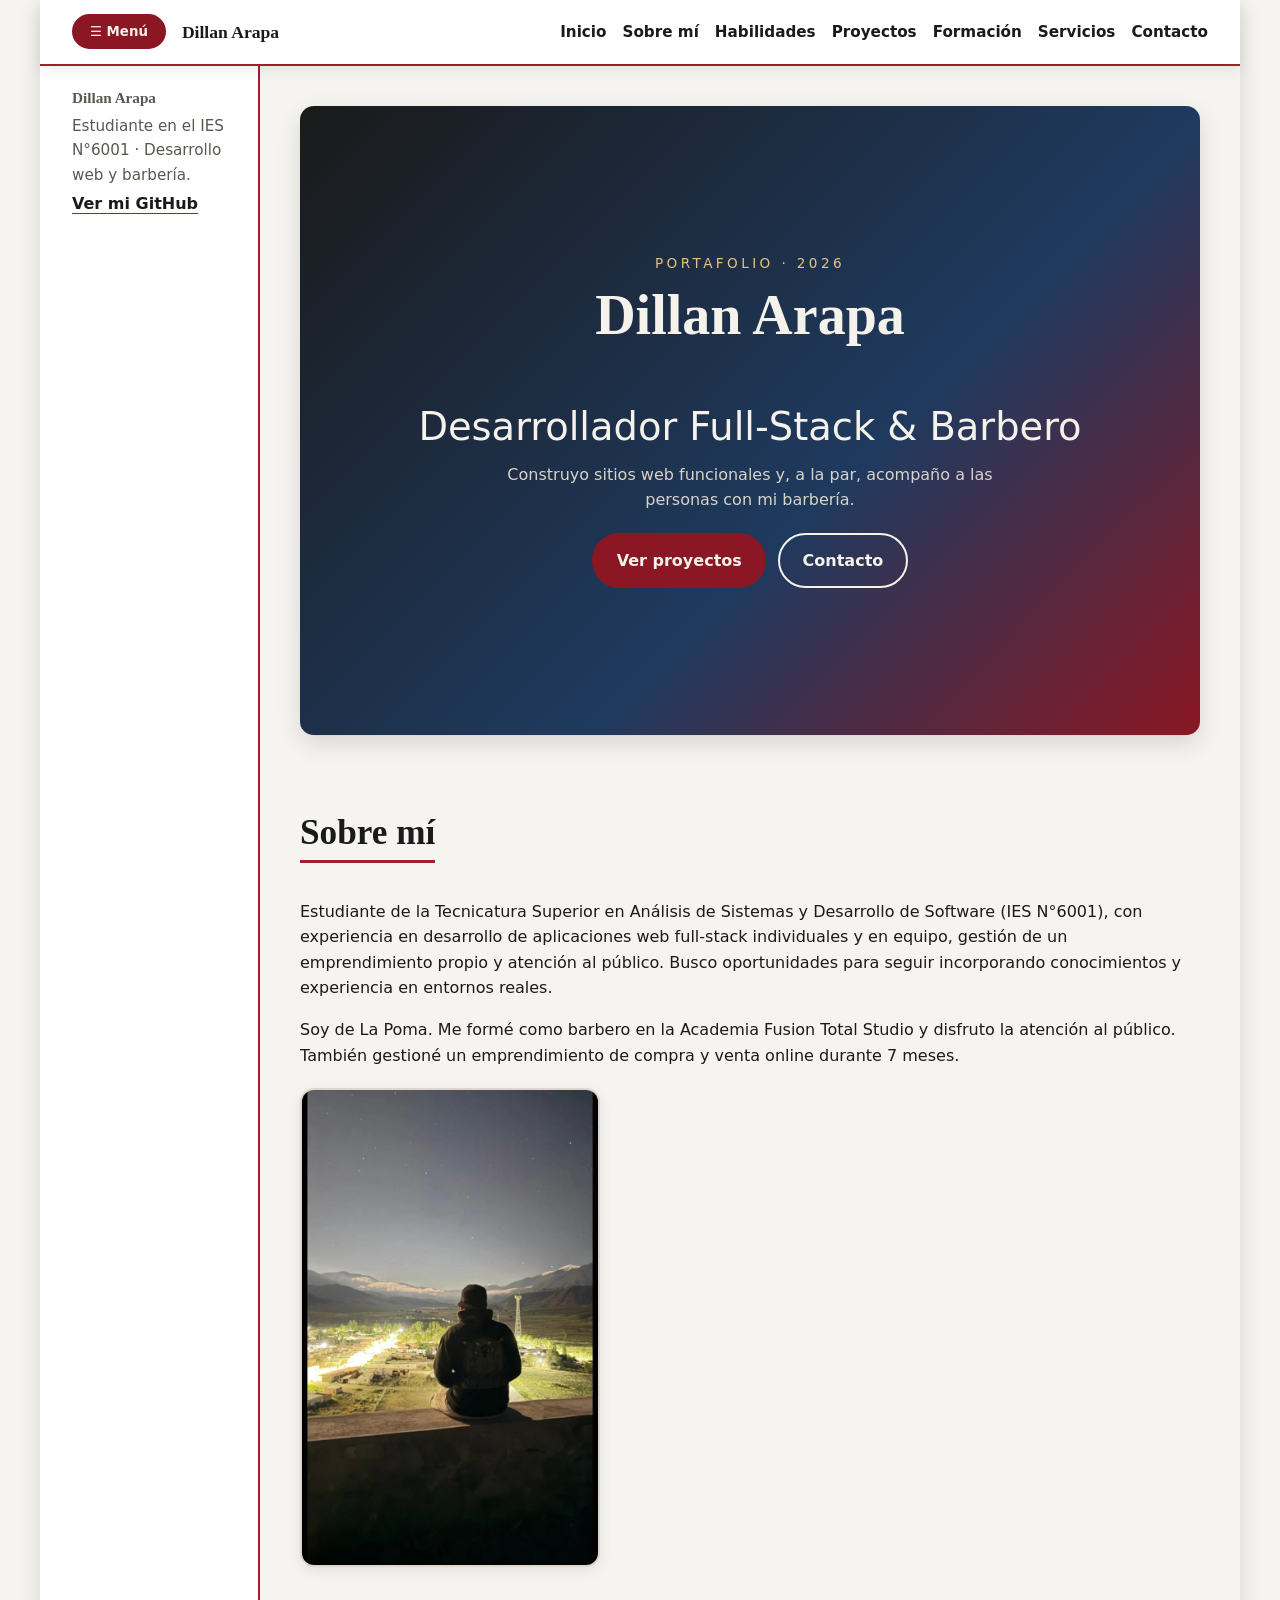
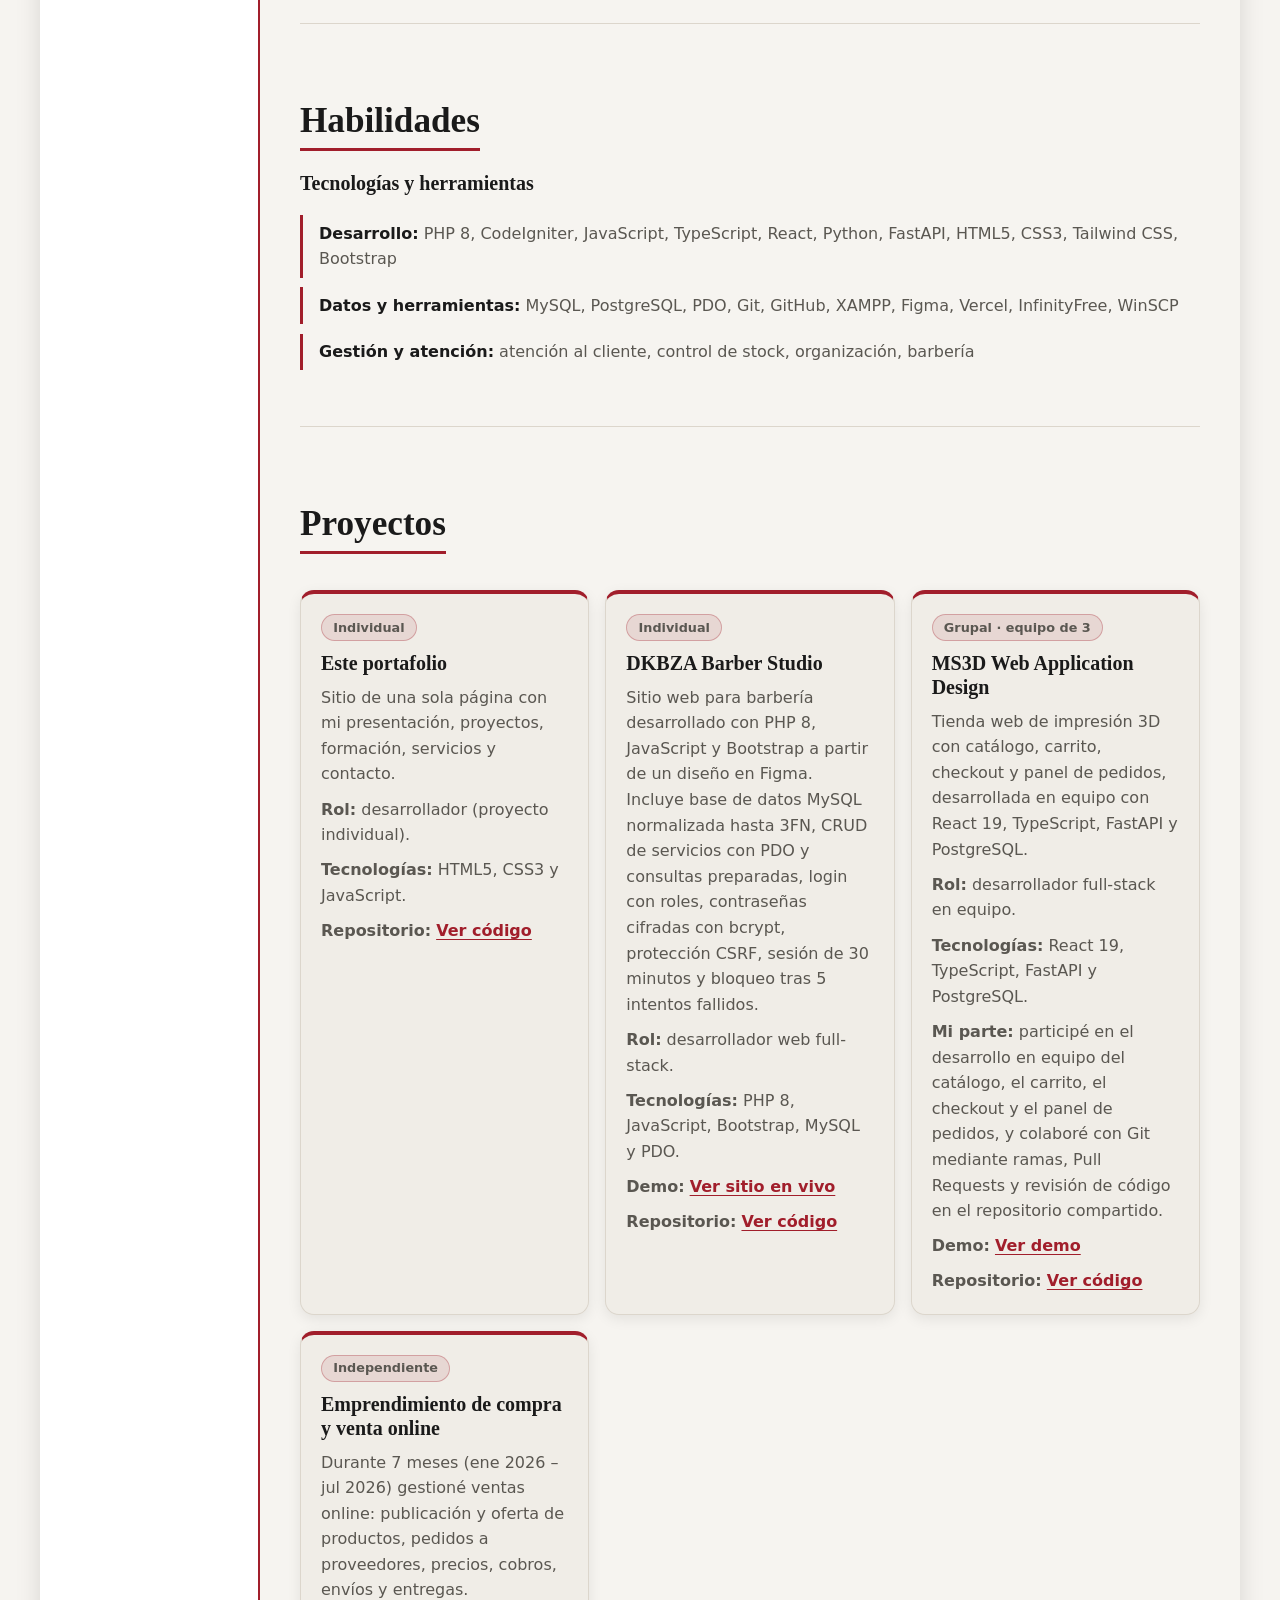
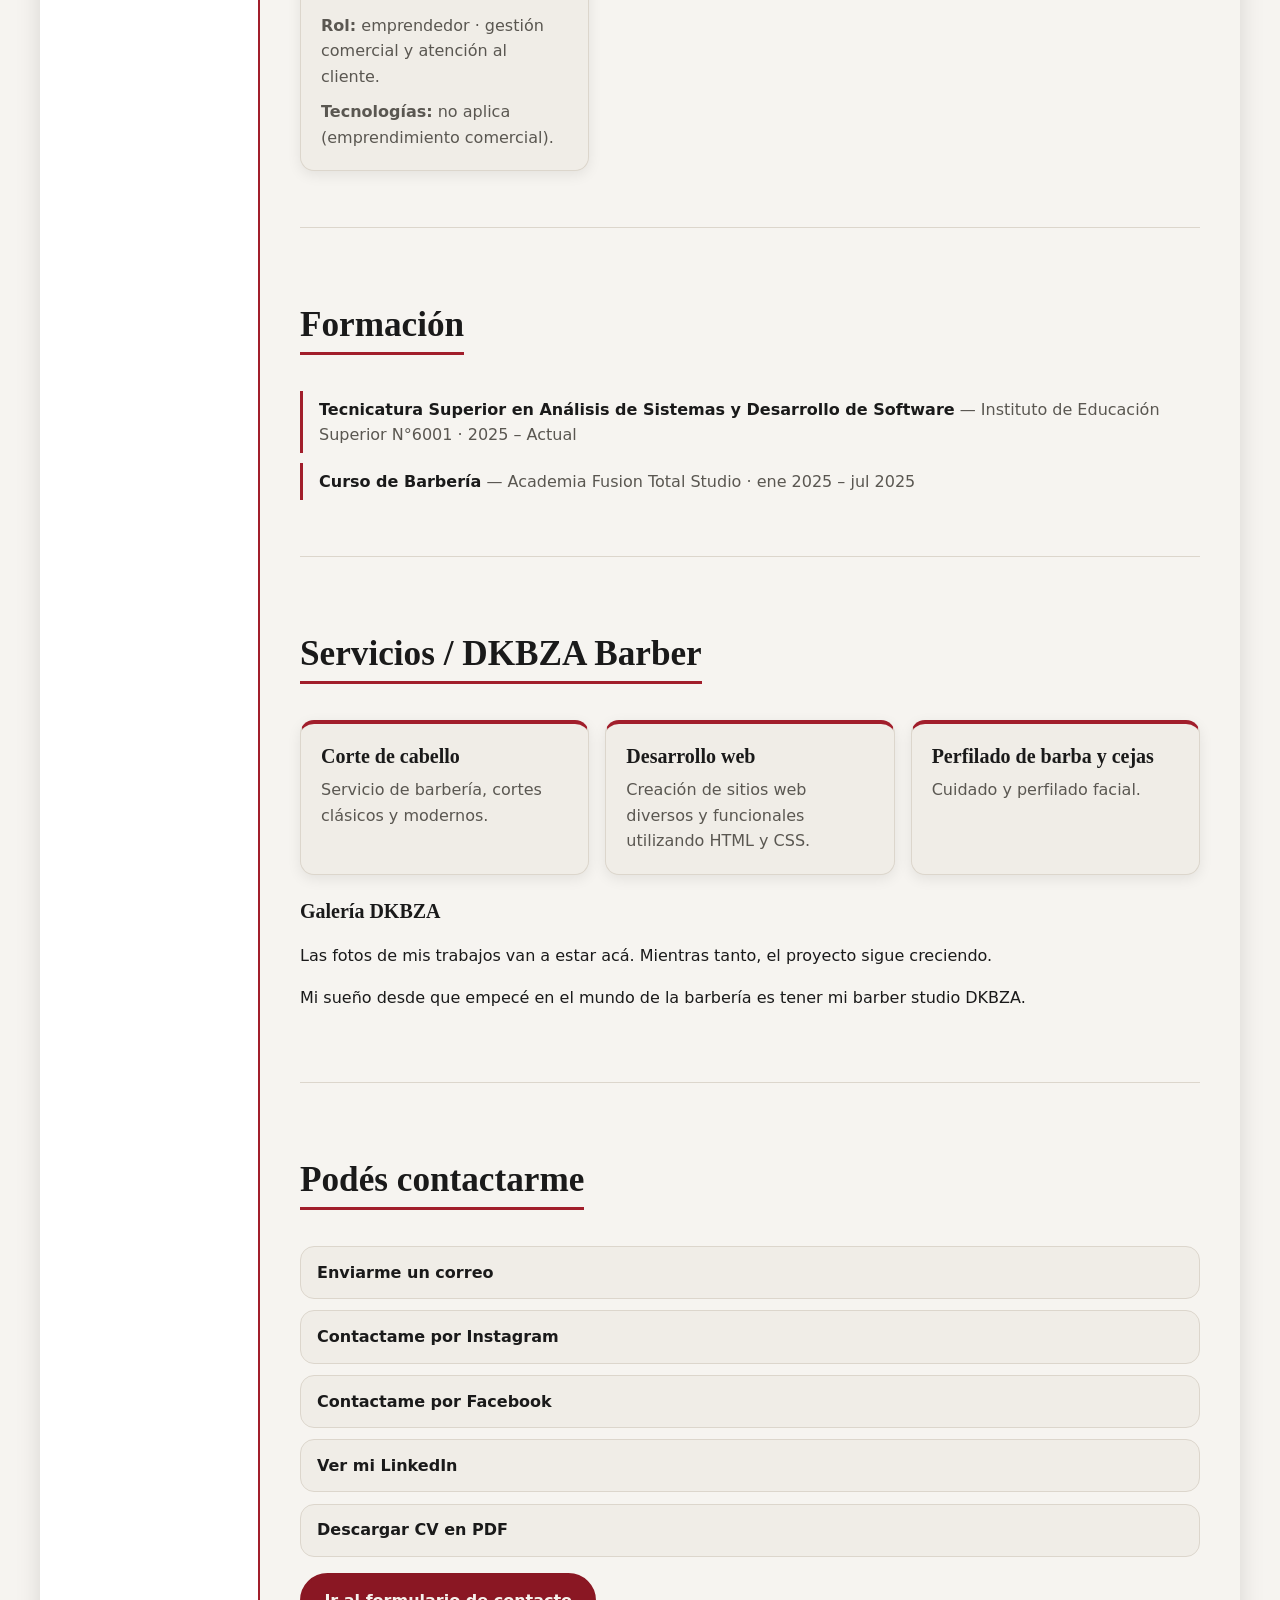
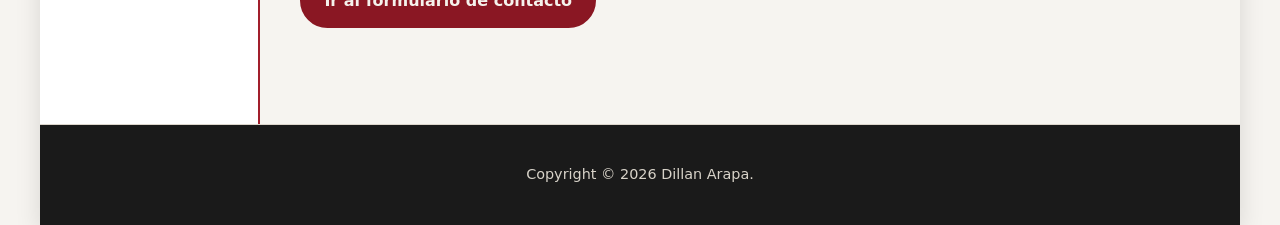
==== commit d07e8198: "feat: requisitos nuevos para el portafolio" ====
--- a/index.html
+++ b/index.html
@@ -3,8 +3,8 @@
 <head>
     <meta charset="UTF-8">
     <meta name="viewport" content="width=device-width, initial-scale=1.0">
-    <title>Dillan Arapa | Portafolio</title>
-    <meta name="description" content="Portafolio de Dillan Arapa: desarrollo web full-stack y barbería.">
+    <title>Dillan Arapa | Desarrollador Web Full-Stack</title>
+    <meta name="description" content="Portafolio de Dillan Arapa, desarrollador web full-stack y barbero. Proyectos con PHP, React, TypeScript y JavaScript, además de DKBZA Barber Studio.">
     <link rel="stylesheet" href="css/style.css">
 </head>
 
@@ -55,7 +55,7 @@
       <section id="sobre-mi" aria-labelledby="titulo-sobre-mi">
         <h2 id="titulo-sobre-mi">Sobre mí</h2>
         <p>Estudiante de la Tecnicatura Superior en Análisis de Sistemas y Desarrollo de Software (IES N°6001), con experiencia en desarrollo de aplicaciones web full-stack individuales y en equipo, gestión de un emprendimiento propio y atención al público. Busco oportunidades para seguir incorporando conocimientos y experiencia en entornos reales.</p>
-        <p>Soy de La Poma. Me formé como barbero en la Academia Fusion Total Studio y disfruto la atención al público. En mi emprendimiento de compra y venta online gestioné ventas, pedidos a proveedores, precios, cobros, envíos y entregas durante 7 meses.</p>
+        <p>Soy de La Poma. Me formé como barbero en la Academia Fusion Total Studio y disfruto la atención al público. También gestioné un emprendimiento de compra y venta online durante 7 meses.</p>
         <figure class="sobre-mi-figure">
           <img src="images/dillanft1jpeg.jpeg" alt="Retrato de Dillan Arapa" width="300">
         </figure>
@@ -80,29 +80,39 @@
           <article class="card">
             <p class="etiqueta">Individual</p>
             <h3>Este portafolio</h3>
-            <p>Sitio de una sola página hecho con HTML5, CSS3 y un script simple para mostrar u ocultar la barra lateral.</p>
+            <p>Sitio de una sola página con mi presentación, proyectos, formación, servicios y contacto.</p>
+            <p><strong>Rol:</strong> desarrollador (proyecto individual).</p>
+            <p><strong>Tecnologías:</strong> HTML5, CSS3 y JavaScript.</p>
+            <p><strong>Repositorio:</strong> <a href="https://github.com/ArapaDillan10/Mi-portafolio" target="_blank" rel="noopener noreferrer">Ver código</a></p>
           </article>
 
           <article class="card">
             <p class="etiqueta">Individual</p>
             <h3>DKBZA Barber Studio</h3>
             <p>Sitio web para barbería desarrollado con PHP 8, JavaScript y Bootstrap a partir de un diseño en Figma. Incluye base de datos MySQL normalizada hasta 3FN, CRUD de servicios con PDO y consultas preparadas, login con roles, contraseñas cifradas con bcrypt, protección CSRF, sesión de 30 minutos y bloqueo tras 5 intentos fallidos.</p>
-            <p><strong>Demo:</strong> sin versión online por ahora.</p>
-            <a href="https://github.com/ArapaDillan10/Pagina-para-barberias" target="_blank" rel="noopener noreferrer">Ver código</a>
+            <p><strong>Rol:</strong> desarrollador web full-stack.</p>
+            <p><strong>Tecnologías:</strong> PHP 8, JavaScript, Bootstrap, MySQL y PDO.</p>
+            <p><strong>Demo:</strong> <a href="https://dkbza.page.gd/" target="_blank" rel="noopener noreferrer">Ver sitio en vivo</a></p>
+            <p><strong>Repositorio:</strong> <a href="https://github.com/ArapaDillan10/Pagina-para-barberias" target="_blank" rel="noopener noreferrer">Ver código</a></p>
           </article>
 
           <article class="card">
             <p class="etiqueta">Grupal · equipo de 3</p>
             <h3>MS3D Web Application Design</h3>
             <p>Tienda web de impresión 3D con catálogo, carrito, checkout y panel de pedidos, desarrollada en equipo con React 19, TypeScript, FastAPI y PostgreSQL.</p>
+            <p><strong>Rol:</strong> desarrollador full-stack en equipo.</p>
+            <p><strong>Tecnologías:</strong> React 19, TypeScript, FastAPI y PostgreSQL.</p>
             <p><strong>Mi parte:</strong> participé en el desarrollo en equipo del catálogo, el carrito, el checkout y el panel de pedidos, y colaboré con Git mediante ramas, Pull Requests y revisión de código en el repositorio compartido.</p>
-            <a href="https://github.com/ZetahZ/MS3DWebApplicationDesign" target="_blank" rel="noopener noreferrer">Ver código</a>
+            <p><strong>Demo:</strong> <a href="https://ms-3-d-web-application-design.vercel.app/" target="_blank" rel="noopener noreferrer">Ver demo</a></p>
+            <p><strong>Repositorio:</strong> <a href="https://github.com/ZetahZ/MS3DWebApplicationDesign" target="_blank" rel="noopener noreferrer">Ver código</a></p>
           </article>
 
           <article class="card">
             <p class="etiqueta">Independiente</p>
             <h3>Emprendimiento de compra y venta online</h3>
             <p>Durante 7 meses (ene 2026 – jul 2026) gestioné ventas online: publicación y oferta de productos, pedidos a proveedores, precios, cobros, envíos y entregas.</p>
+            <p><strong>Rol:</strong> emprendedor · gestión comercial y atención al cliente.</p>
+            <p><strong>Tecnologías:</strong> no aplica (emprendimiento comercial).</p>
           </article>
 
         </div>
@@ -155,6 +165,12 @@
           <li>
             <a href="https://www.facebook.com/dillan.arapa.50" target="_blank" rel="noopener noreferrer">Contactame por Facebook</a>
           </li>
+          <li>
+            <a href="https://www.linkedin.com/in/arapa-dillan/" target="_blank" rel="noopener noreferrer">Ver mi LinkedIn</a>
+          </li>
+          <li>
+            <a href="Arapa-Dillan-CV-ATS-2026.pdf" download>Descargar CV en PDF</a>
+          </li>
         </ul>
         <a href="contact.html" class="btn-cta">Ir al formulario de contacto</a>
       </section>
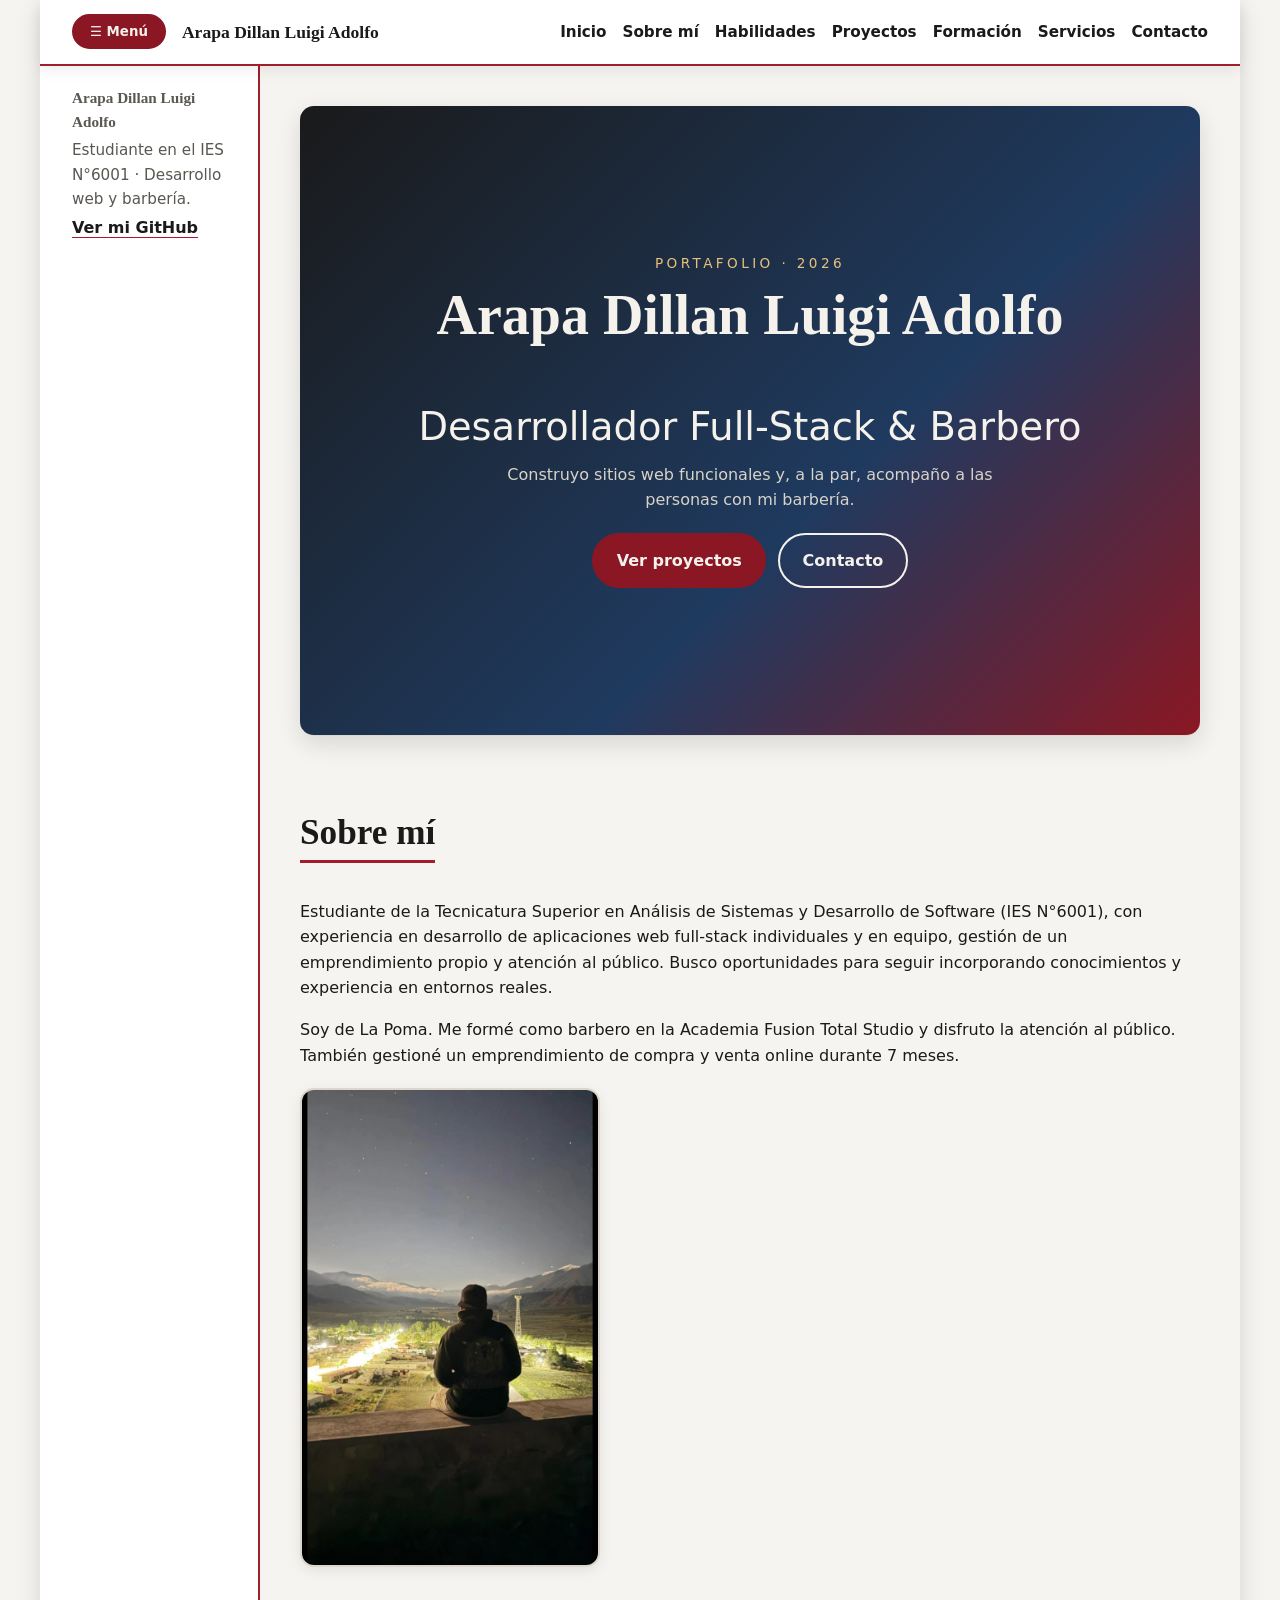
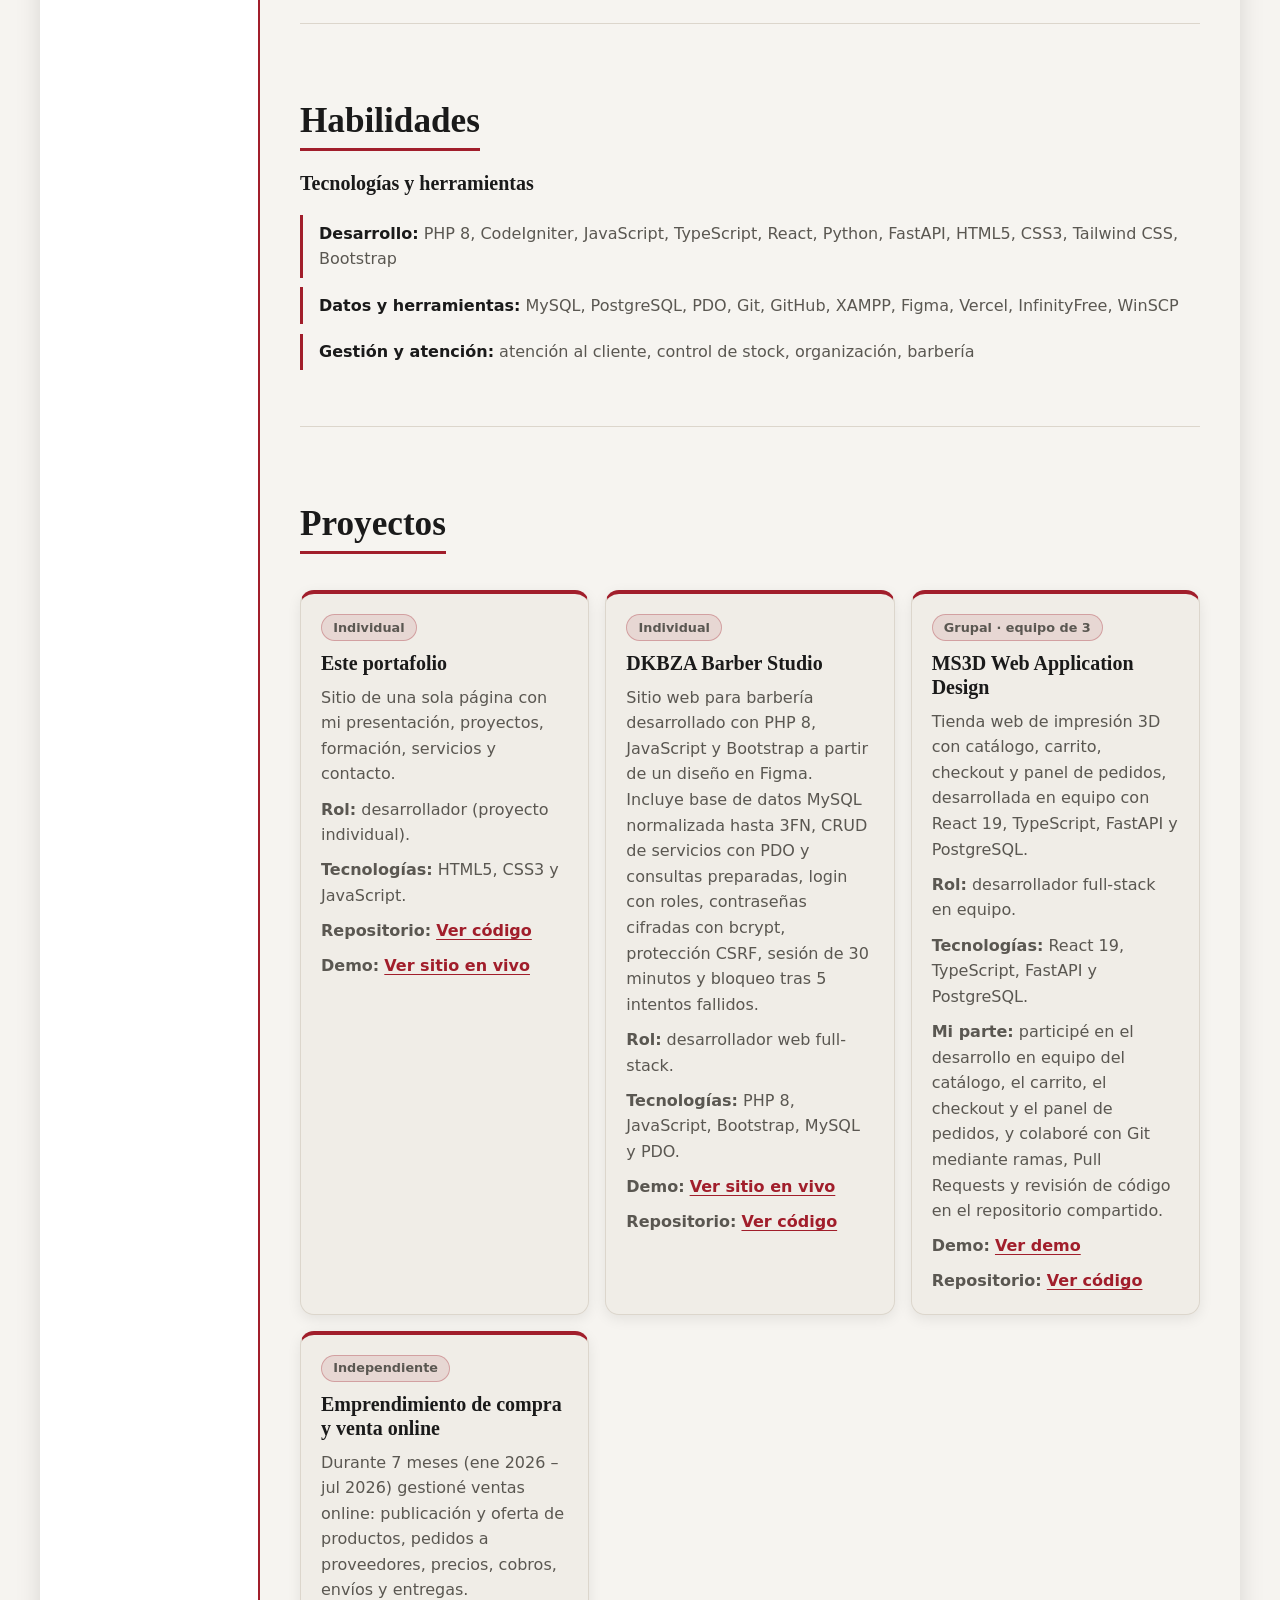
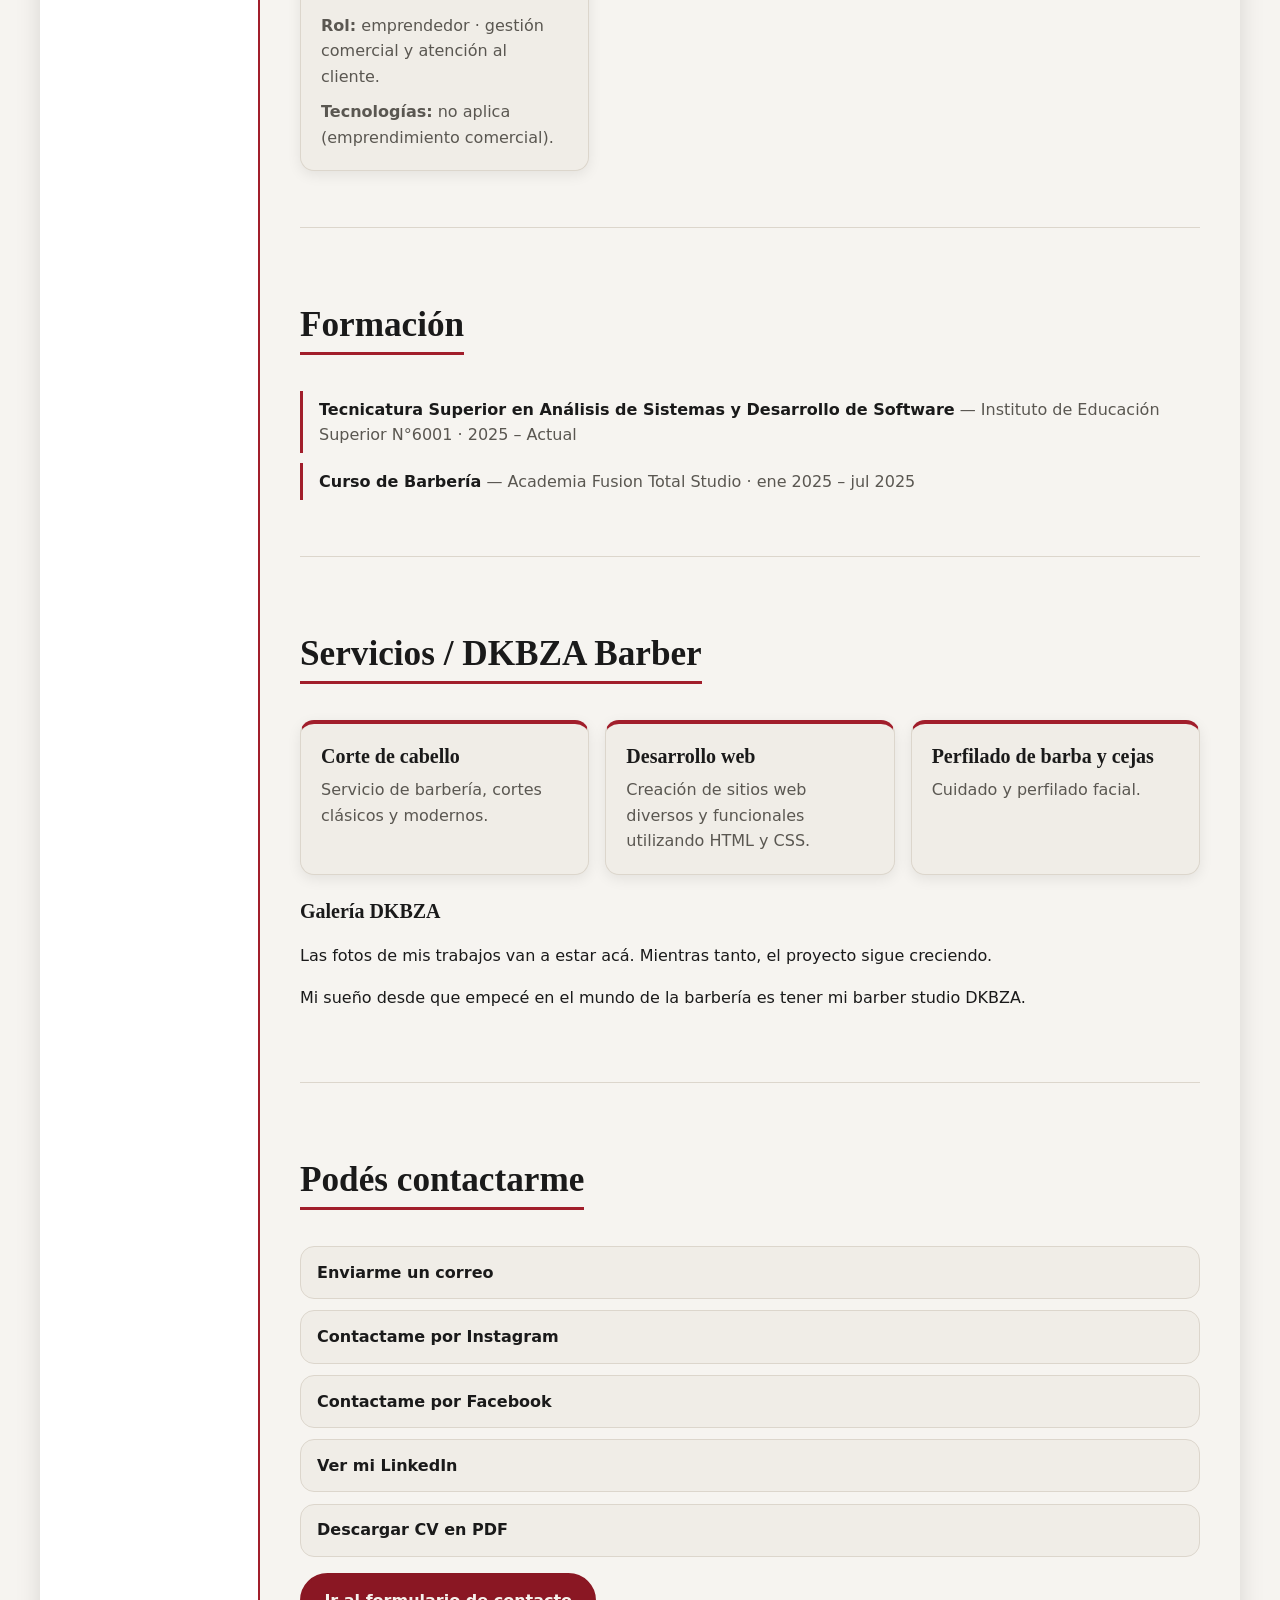
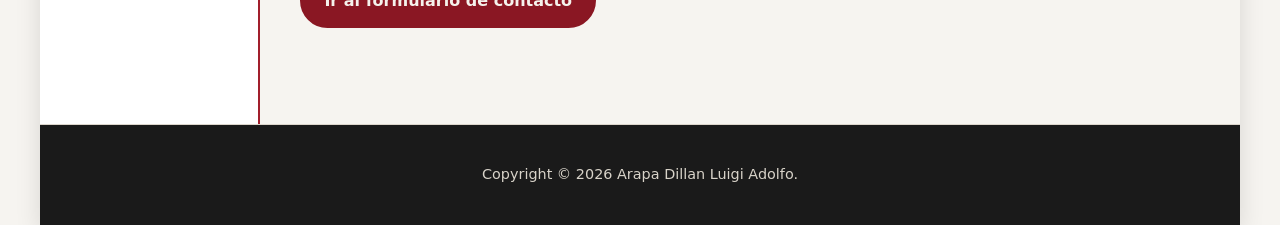
==== commit 90e1fdec: "content: link de Vercel" ====
--- a/index.html
+++ b/index.html
@@ -3,8 +3,8 @@
 <head>
     <meta charset="UTF-8">
     <meta name="viewport" content="width=device-width, initial-scale=1.0">
-    <title>Dillan Arapa | Desarrollador Web Full-Stack</title>
-    <meta name="description" content="Portafolio de Dillan Arapa, desarrollador web full-stack y barbero. Proyectos con PHP, React, TypeScript y JavaScript, además de DKBZA Barber Studio.">
+    <title>Arapa Dillan Luigi Adolfo | Desarrollador Web Full-Stack</title>
+    <meta name="description" content="Portafolio de Arapa Dillan Luigi Adolfo, desarrollador web full-stack y barbero. Proyectos con PHP, React, TypeScript y JavaScript, además de DKBZA Barber Studio.">
     <link rel="stylesheet" href="css/style.css">
 </head>
 
@@ -14,7 +14,7 @@
     <!-- CABECERA: un solo menú principal -->
     <header class="header">
       <button class="btn-menu" id="toggleBtn" type="button" aria-controls="sidebar" aria-expanded="true">☰ Menú</button>
-      <p class="brand">Dillan Arapa</p>
+      <p class="brand">Arapa Dillan Luigi Adolfo</p>
       <nav class="nav-header" aria-label="Navegación principal">
         <ul>
           <li><a href="#inicio">Inicio</a></li>
@@ -30,7 +30,7 @@
 
     <!-- BARRA LATERAL: accesos rápidos -->
     <aside class="sidebar" id="sidebar" aria-label="Barra lateral">
-      <p class="sidebar-titulo">Dillan Arapa</p>
+      <p class="sidebar-titulo">Arapa Dillan Luigi Adolfo</p>
       <p>Estudiante en el IES N°6001 · Desarrollo web y barbería.</p>
       <a href="https://github.com/ArapaDillan10" target="_blank" rel="noopener noreferrer">Ver mi GitHub</a>
     </aside>
@@ -41,7 +41,7 @@
       <section class="hero" id="inicio" aria-labelledby="titulo-inicio">
         <div class="hero-contenido">
           <p class="hero-nombre">Portafolio · 2026</p>
-          <h1 id="titulo-inicio">Dillan Arapa</h1>
+          <h1 id="titulo-inicio">Arapa Dillan Luigi Adolfo</h1>
           <p class="hero-rol">Desarrollador Full-Stack &amp; Barbero</p>
           <p class="hero-frase">Construyo sitios web funcionales y, a la par, acompaño a las personas con mi barbería.</p>
           <div class="hero-botones">
@@ -57,7 +57,7 @@
         <p>Estudiante de la Tecnicatura Superior en Análisis de Sistemas y Desarrollo de Software (IES N°6001), con experiencia en desarrollo de aplicaciones web full-stack individuales y en equipo, gestión de un emprendimiento propio y atención al público. Busco oportunidades para seguir incorporando conocimientos y experiencia en entornos reales.</p>
         <p>Soy de La Poma. Me formé como barbero en la Academia Fusion Total Studio y disfruto la atención al público. También gestioné un emprendimiento de compra y venta online durante 7 meses.</p>
         <figure class="sobre-mi-figure">
-          <img src="images/dillanft1jpeg.jpeg" alt="Retrato de Dillan Arapa" width="300">
+          <img src="images/dillanft1jpeg.jpeg" alt="Retrato de Arapa Dillan Luigi Adolfo" width="300">
         </figure>
       </section>
 
@@ -84,6 +84,7 @@
             <p><strong>Rol:</strong> desarrollador (proyecto individual).</p>
             <p><strong>Tecnologías:</strong> HTML5, CSS3 y JavaScript.</p>
             <p><strong>Repositorio:</strong> <a href="https://github.com/ArapaDillan10/Mi-portafolio" target="_blank" rel="noopener noreferrer">Ver código</a></p>
+            <p><strong>Demo:</strong> <a href="https://mi-portafolio-arapa.vercel.app/" target="_blank" rel="noopener noreferrer">Ver sitio en vivo</a></p>
           </article>
 
           <article class="card">
@@ -178,7 +179,7 @@
     </main>
 
     <footer>
-      <p>Copyright © 2026 Dillan Arapa.</p>
+      <p>Copyright © 2026 Arapa Dillan Luigi Adolfo.</p>
     </footer>
   </div>
 
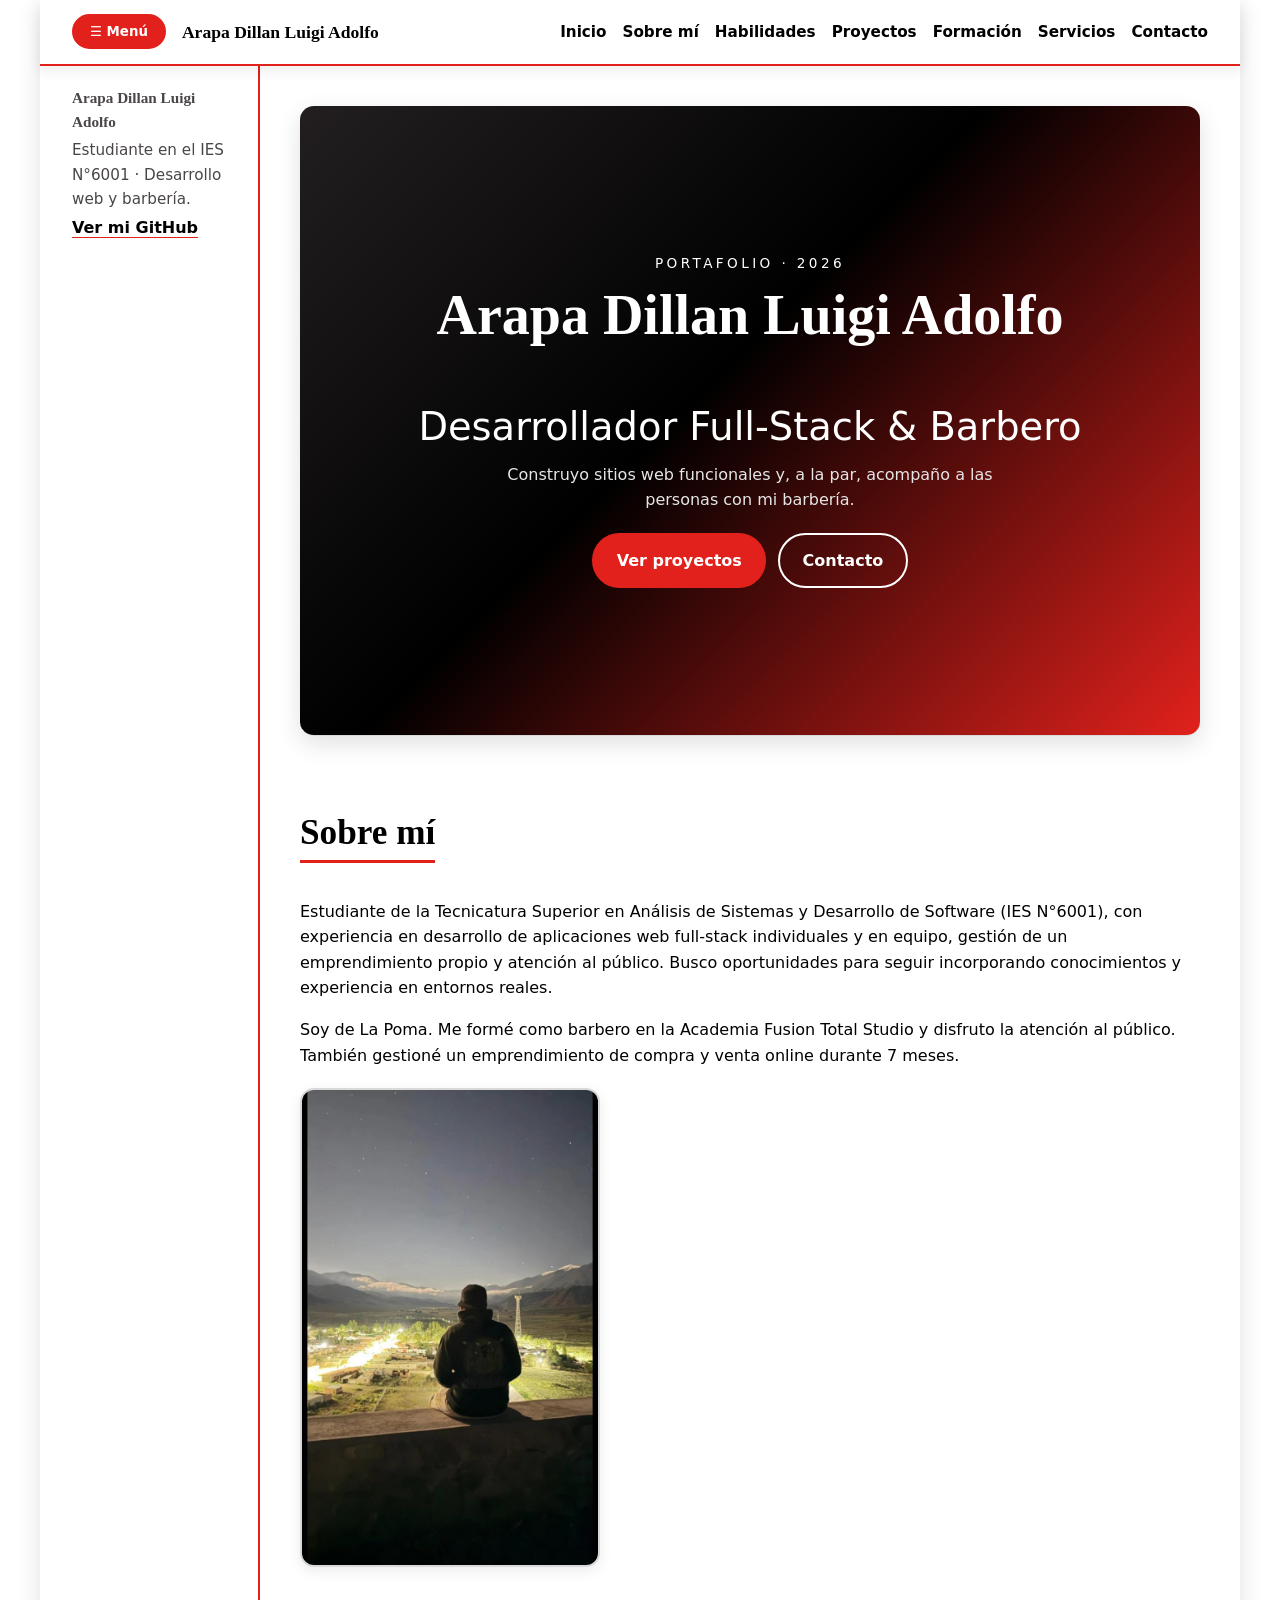
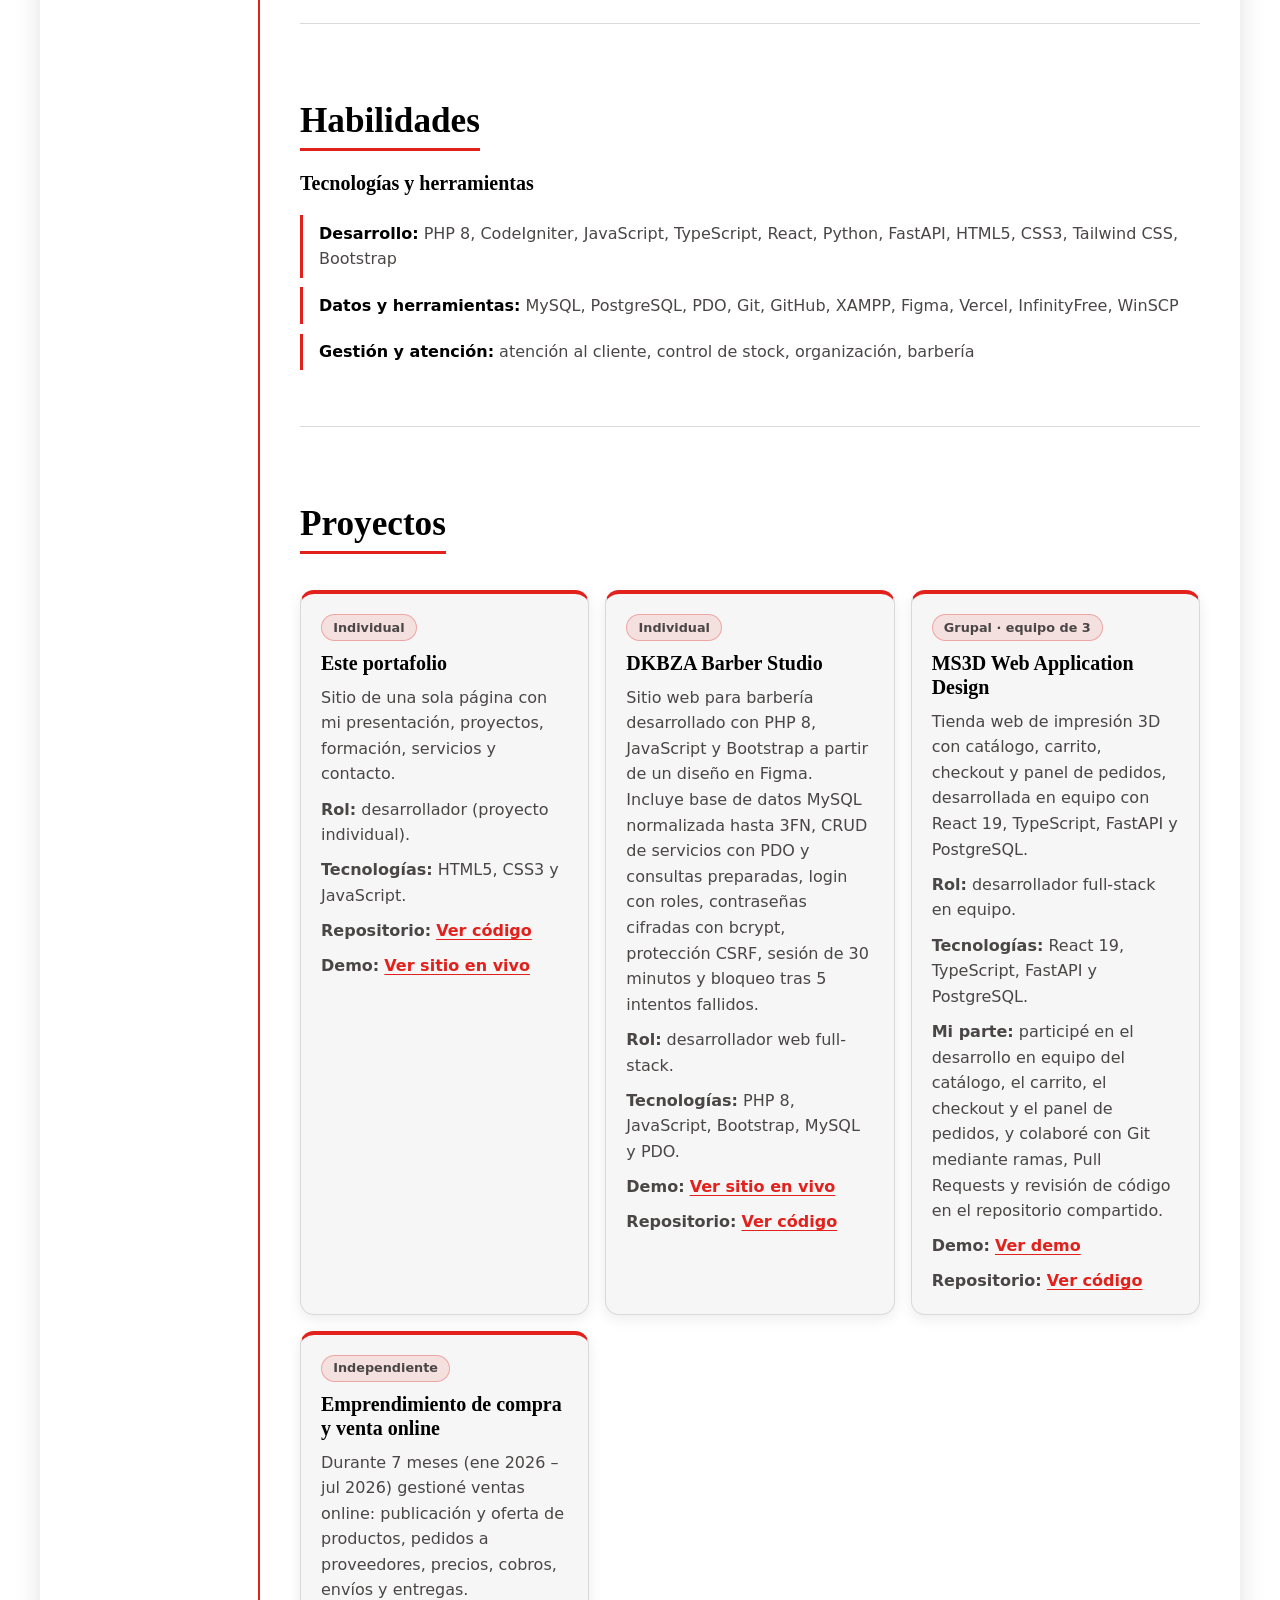
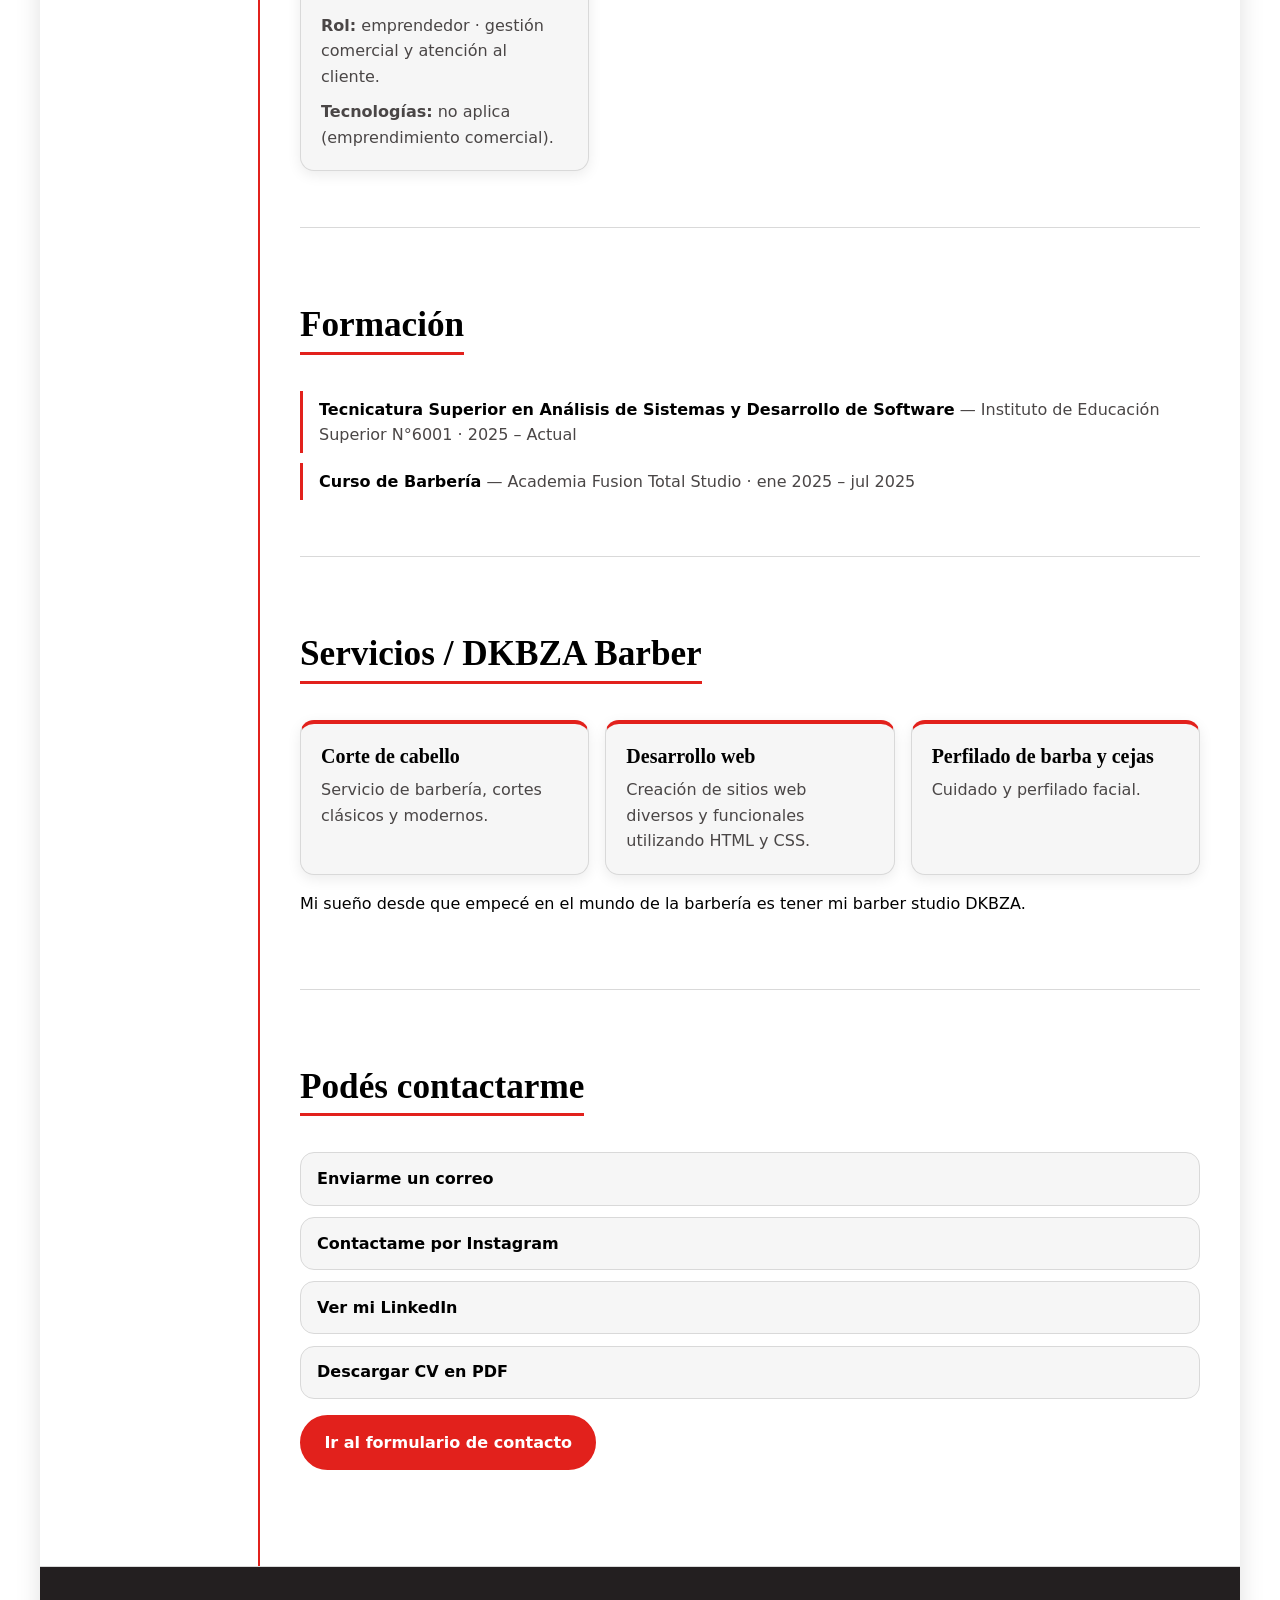
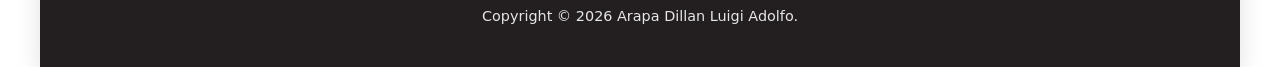
==== commit 662db87f: "style: paleta de colores y ajustes de portafolio" ====
--- a/index.html
+++ b/index.html
@@ -146,10 +146,6 @@
           </article>
         </div>
 
-        <div class="galeria">
-          <h3>Galería DKBZA</h3>
-          <p>Las fotos de mis trabajos van a estar acá. Mientras tanto, el proyecto sigue creciendo.</p>
-        </div>
         <p>Mi sueño desde que empecé en el mundo de la barbería es tener mi barber studio DKBZA.</p>
       </section>
 
@@ -161,10 +157,7 @@
             <a href="https://mail.google.com/mail/?view=cm&fs=1&to=arapadillan2006@gmail.com" target="_blank" rel="noopener noreferrer">Enviarme un correo</a>
           </li>
           <li>
-            <a href="https://www.instagram.com/arapa_dillan_?igsh=MWFveGUxdmd6YTM4OA==" target="_blank" rel="noopener noreferrer">Contactame por Instagram</a>
-          </li>
-          <li>
-            <a href="https://www.facebook.com/dillan.arapa.50" target="_blank" rel="noopener noreferrer">Contactame por Facebook</a>
+            <a href="https://www.instagram.com/dillan_ar_" target="_blank" rel="noopener noreferrer">Contactame por Instagram</a>
           </li>
           <li>
             <a href="https://www.linkedin.com/in/arapa-dillan/" target="_blank" rel="noopener noreferrer">Ver mi LinkedIn</a>
--- a/css/style.css
+++ b/css/style.css
@@ -5,25 +5,26 @@
    Fuentes del sistema: no dependemos de Google Fonts ni de internet.
    ============================================================ */
 :root {
-    --bg: #F6F4F0;                  /* crema claro: fondo general */
-    --superficie: #FFFFFF;          /* blanco: secciones y barra lateral */
-    --tarjeta: #F0EDE7;             /* crema más oscuro: tarjetas y campos */
-    --footer: #1A1A1A;              /* negro suave: pie de página y hero */
-    --borde: #DCD6CC;               /* bordes discretos */
-    --texto: #1A1A1A;               /* negro suave: texto principal */
-    --texto-suave: #5A5751;         /* gris cálido: textos secundarios */
-    --texto-inverso: #F5F2EC;       /* blanco cálido: texto sobre fondo oscuro */
-    --texto-inverso-suave: #D8D3C9; /* gris claro: texto secundario sobre oscuro */
-    --placeholder: #7A756D;         /* texto de ayuda en formularios */
-    --acento: #A11E2B;              /* rojo profundo: detalles */
-    --acento-hover: #C22838;        /* rojo más vivo: hover */
-    --acento-fuerte: #8A1723;       /* vino: botones con texto claro */
-    --acento-suave: rgba(161, 30, 43, 0.10);
-    --acento-borde: rgba(161, 30, 43, 0.30);
-    --foco: rgba(161, 30, 43, 0.30);
-    --azul: #1F3A5F;                /* azul acero: apoyo en el hero */
-    --valido: #2E7D5B;              /* verde suave: campo válido */
-    --dorado: #E8C07D;              /* dorado: detalle del hero */
+    /* Paleta River Plate: rojo de la banda, blanco de la camiseta y negro del escudo */
+    --bg: #FFFFFF;                  /* blanco: fondo general */
+    --superficie: #FFFFFF;          /* blanco: secciones, header y barra lateral */
+    --tarjeta: #F6F6F6;             /* blanco con un toque de negro: tarjetas y campos */
+    --footer: #231F20;              /* negro del escudo: pie de página */
+    --borde: #D9D9D9;               /* negro suave: bordes discretos */
+    --texto: #000000;               /* negro: texto principal */
+    --texto-suave: #4A4646;         /* negro suave: textos secundarios */
+    --texto-inverso: #FFFFFF;       /* blanco: texto sobre fondo oscuro */
+    --texto-inverso-suave: #E6E6E6; /* blanco suave: texto secundario sobre oscuro */
+    --placeholder: #757171;         /* texto de ayuda en formularios */
+    --acento: #E2211C;              /* rojo de la banda: detalles */
+    --acento-hover: #ED192D;        /* rojo del escudo: hover */
+    --acento-fuerte: #E2211C;       /* rojo de la banda: botones con texto blanco */
+    --acento-suave: rgba(226, 33, 28, 0.10);
+    --acento-borde: rgba(226, 33, 28, 0.30);
+    --foco: rgba(226, 33, 28, 0.30);
+    --negro-escudo: #231F20;        /* negro del escudo: apoyo en el hero */
+    --detalle-hero: #FFFFFF;        /* blanco: detalle del hero */
+    --valido: #2E7D5B;              /* verde funcional: indica campo válido en el formulario */
     --radio: 14px;
     --sombra: 0 8px 24px rgba(0, 0, 0, 0.12);
     --sombra-suave: 0 4px 14px rgba(0, 0, 0, 0.08);
@@ -247,7 +248,7 @@
     border: none;
     border-radius: var(--radio);
     padding: clamp(2rem, 6vw, 4rem) clamp(1rem, 4vw, 2rem);
-    background: linear-gradient(135deg, var(--footer) 0%, var(--azul) 60%, var(--acento-fuerte) 100%);
+    background: linear-gradient(135deg, var(--negro-escudo) 0%, var(--texto) 45%, var(--acento-fuerte) 100%);
     color: var(--texto-inverso);
     box-shadow: var(--sombra);
 }
@@ -267,7 +268,7 @@
     text-transform: uppercase;
     letter-spacing: 0.25em;
     font-size: 0.85rem;
-    color: var(--dorado);
+    color: var(--detalle-hero);
 }
 
 .hero-rol {
@@ -432,7 +433,7 @@
 }
 
 /* ============================================================
-   10. FOTO Y GALERÍA
+   10. FOTO
    ============================================================ */
 .sobre-mi-figure {
     margin: 1.25rem 0 0;
@@ -441,18 +442,6 @@
 .sobre-mi-figure img {
     width: min(100%, 300px);
     border: 2px solid var(--borde);
-    border-radius: var(--radio);
-    box-shadow: var(--sombra-suave);
-}
-
-.galeria {
-    margin-top: 1.5rem;
-}
-
-.galeria img {
-    width: 100%;
-    aspect-ratio: 4 / 3;
-    object-fit: cover;
     border-radius: var(--radio);
     box-shadow: var(--sombra-suave);
 }
@@ -536,9 +525,7 @@
     min-height: 100vh;
 }
 
-.header-contacto {
-    position: static;
-}
+/* El header de contacto comparte el sticky de .header */
 
 .navegacion-contacto {
     display: flex;
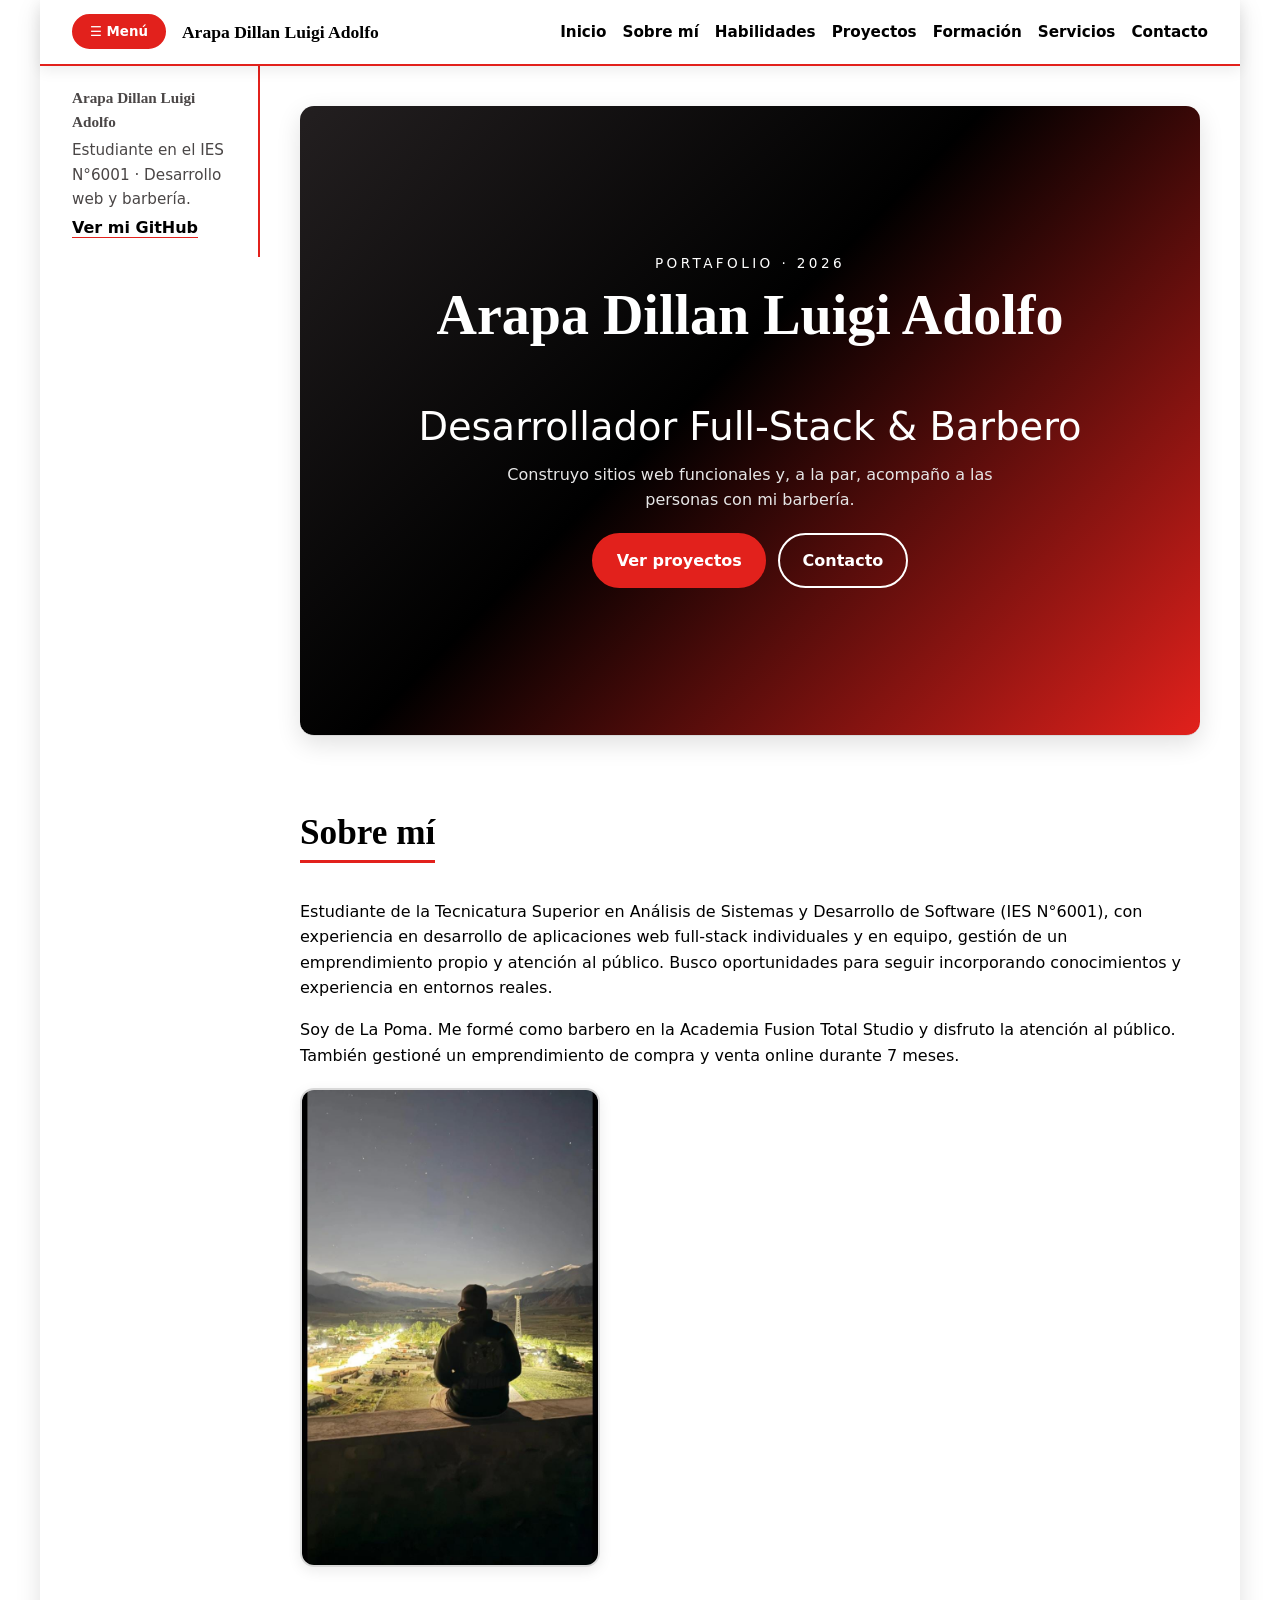
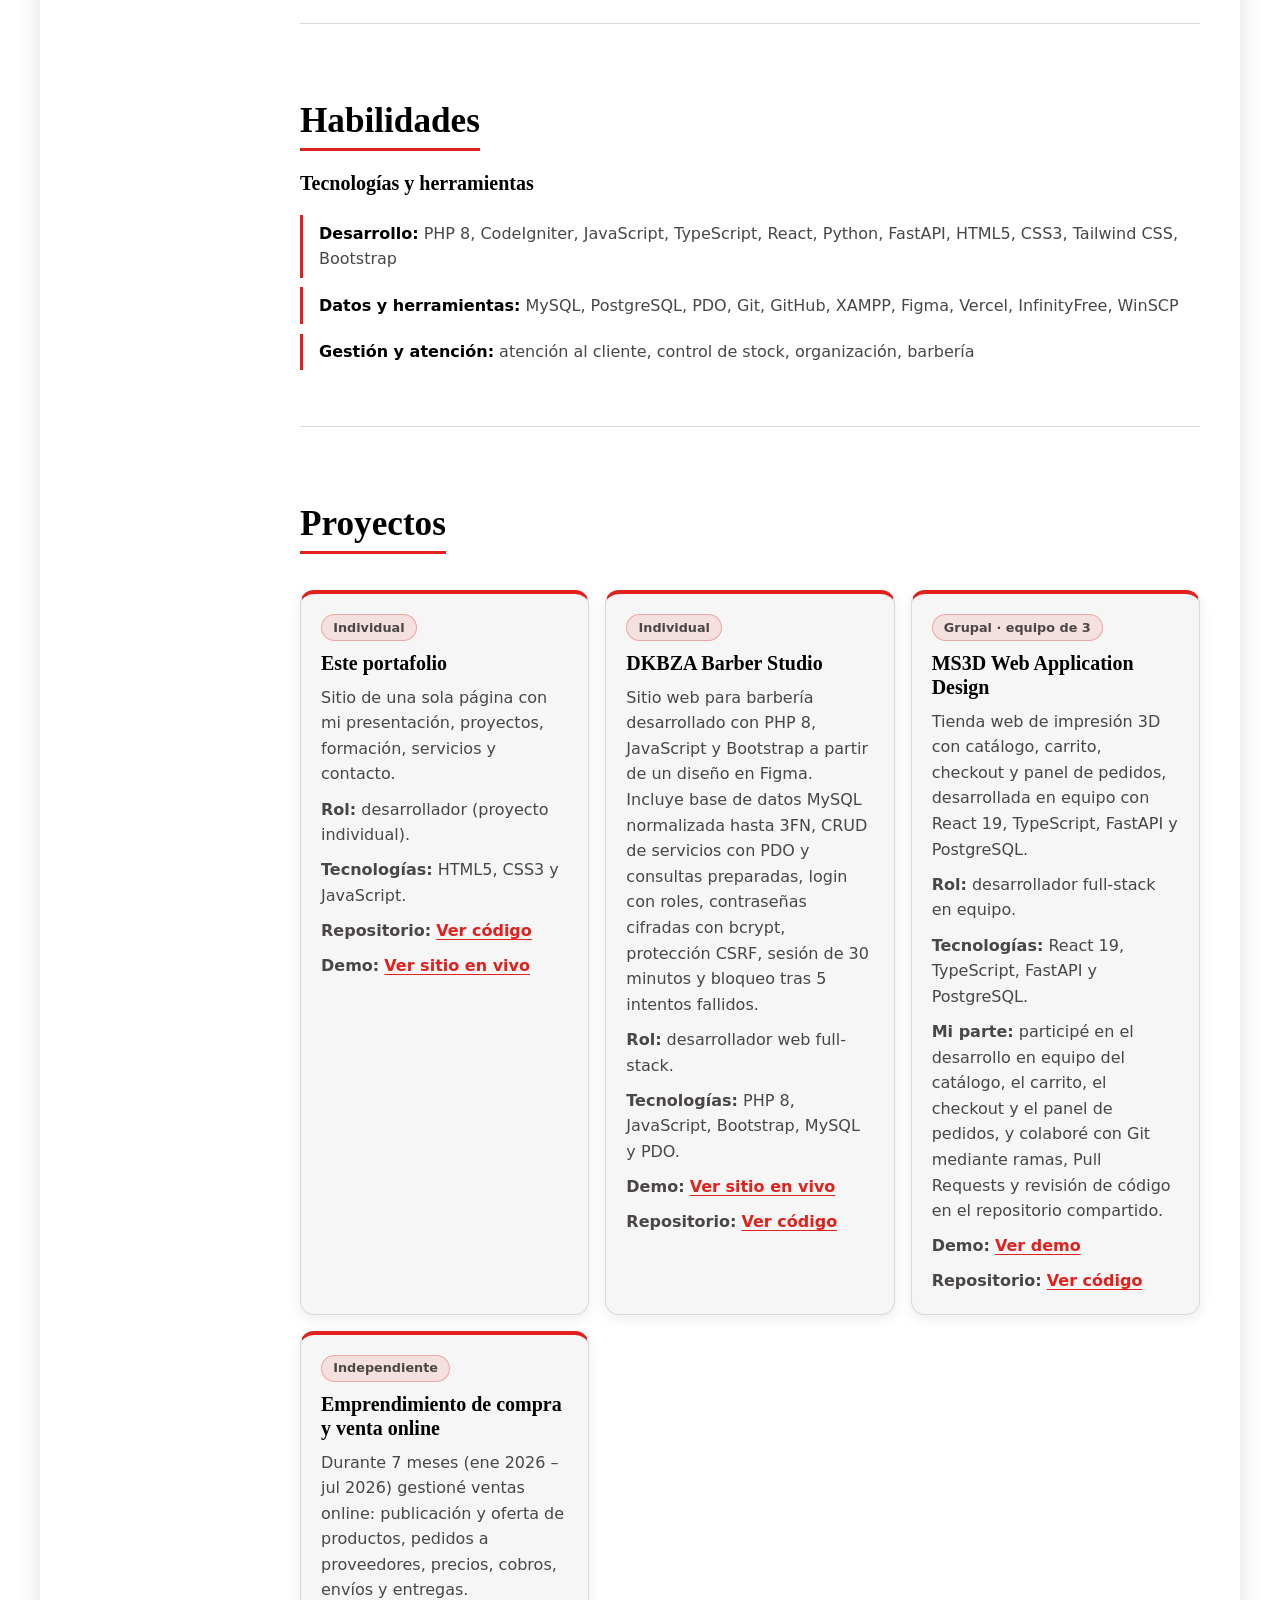
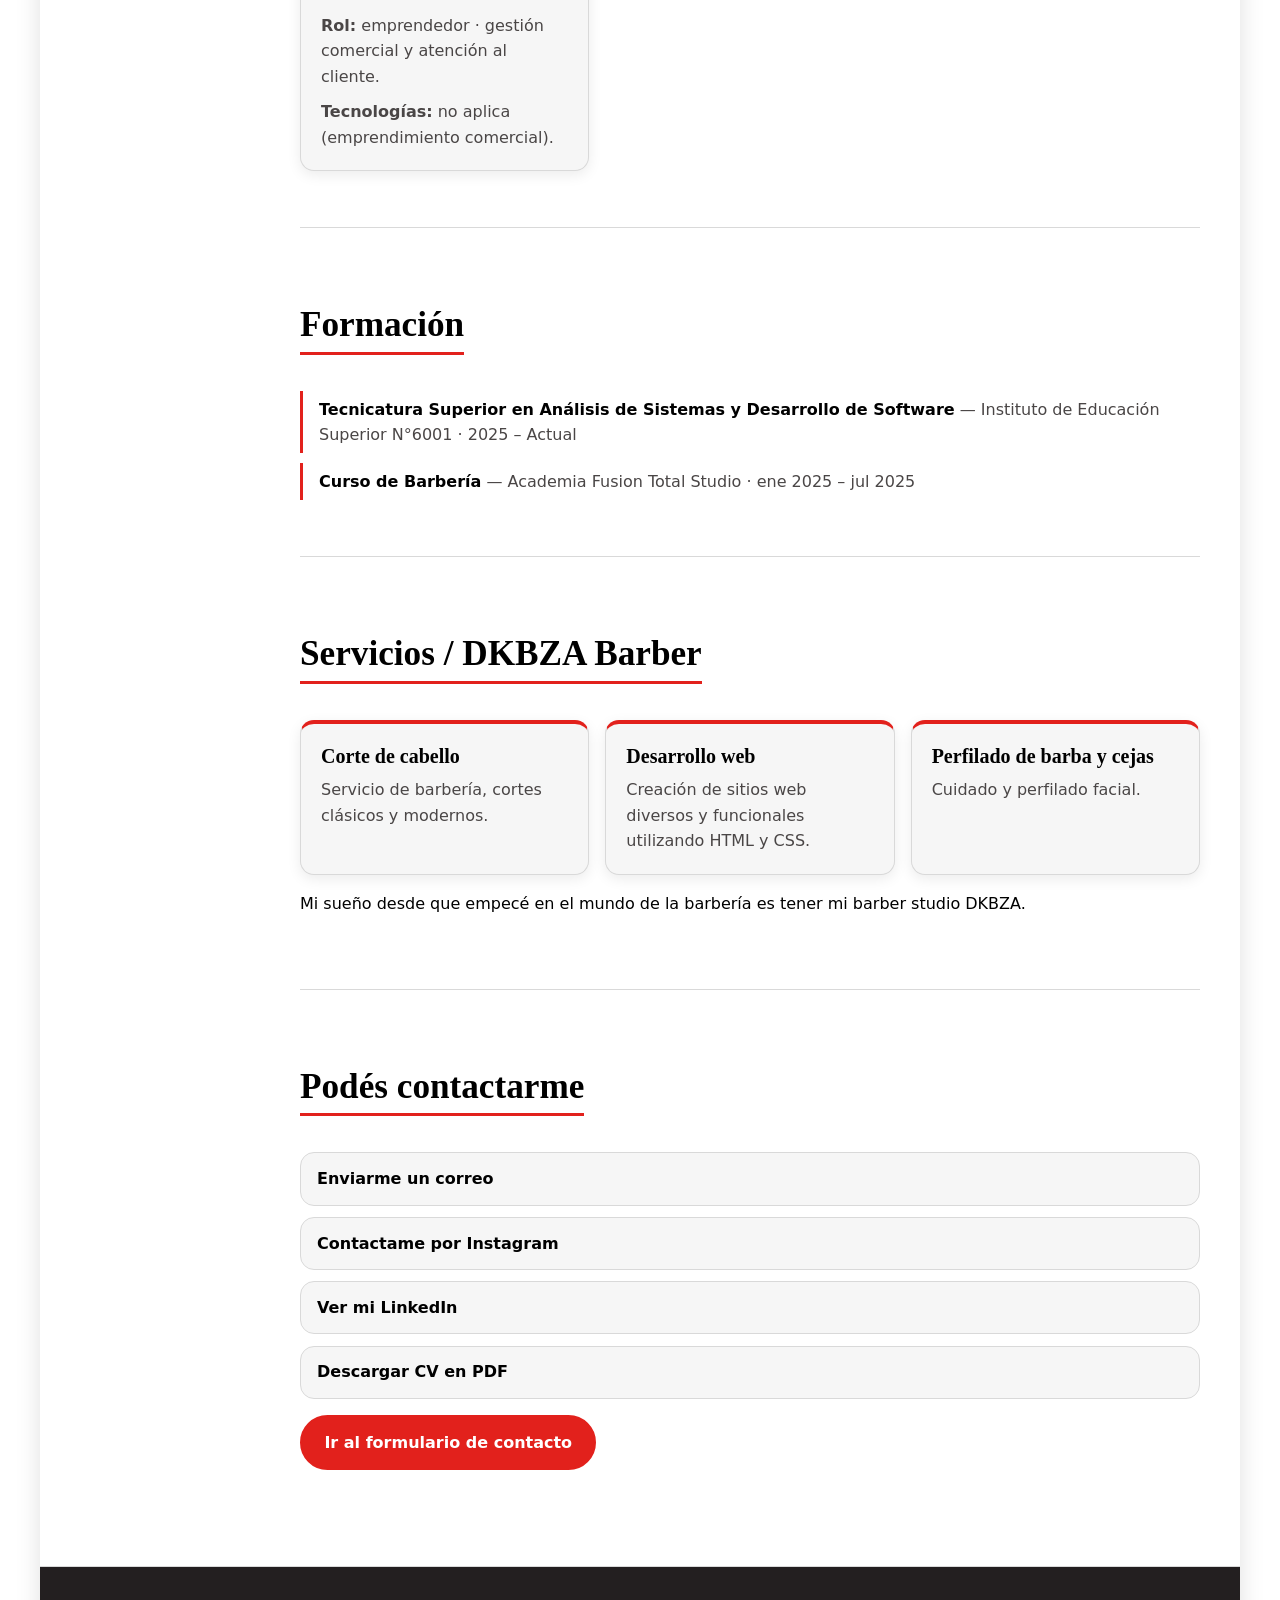
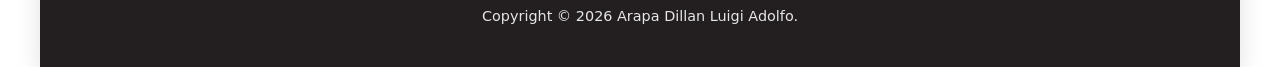
==== commit 32cc8948: "style: mantener el menú lateral fijo al hacer scroll" ====
--- a/index.html
+++ b/index.html
@@ -180,6 +180,14 @@
     // Botón simple para mostrar/ocultar la barra lateral.
     const btn = document.getElementById('toggleBtn');
     const layout = document.getElementById('contenedorPrincipal');
+    const header = document.querySelector('.header');
+
+    // El menú lateral queda justo debajo del header, aunque cambie de altura.
+    const actualizarAlturaHeader = () => {
+      document.documentElement.style.setProperty('--header-altura', `${header.offsetHeight}px`);
+    };
+    actualizarAlturaHeader();
+    window.addEventListener('resize', actualizarAlturaHeader);
 
     btn.addEventListener('click', () => {
       layout.classList.toggle('sidebar-oculto');
--- a/css/style.css
+++ b/css/style.css
@@ -26,6 +26,7 @@
     --detalle-hero: #FFFFFF;        /* blanco: detalle del hero */
     --valido: #2E7D5B;              /* verde funcional: indica campo válido en el formulario */
     --radio: 14px;
+    --header-altura: 4.8rem;        /* alto del header fijo; el script lo ajusta al valor real */
     --sombra: 0 8px 24px rgba(0, 0, 0, 0.12);
     --sombra-suave: 0 4px 14px rgba(0, 0, 0, 0.08);
     --fuente-texto: system-ui, -apple-system, "Segoe UI", Roboto, Helvetica, Arial, sans-serif;
@@ -43,7 +44,7 @@
 
 html {
     scroll-behavior: smooth;
-    scroll-padding-top: 6rem;
+    scroll-padding-top: calc(var(--header-altura) + 1rem);
 }
 
 body {
@@ -222,7 +223,7 @@
 
 .main > section {
     padding: clamp(2rem, 5vw, 3.5rem) 0;
-    scroll-margin-top: 6rem;
+    scroll-margin-top: calc(var(--header-altura) + 1rem);
     border-bottom: 1px solid var(--borde);
 }
 
@@ -238,7 +239,7 @@
     border-bottom: 3px solid var(--acento);
 }
 
-/* HERO: degradado negro -> azul -> vino */
+/* HERO: degradado negro -> rojo */
 .hero {
     min-height: 62vh;
     display: flex;
@@ -572,6 +573,11 @@
     }
 
     .sidebar {
+        position: sticky;
+        top: var(--header-altura);
+        align-self: start;
+        max-height: calc(100vh - var(--header-altura));
+        overflow-y: auto;
         border-bottom: none;
         border-right: 2px solid var(--acento);
     }
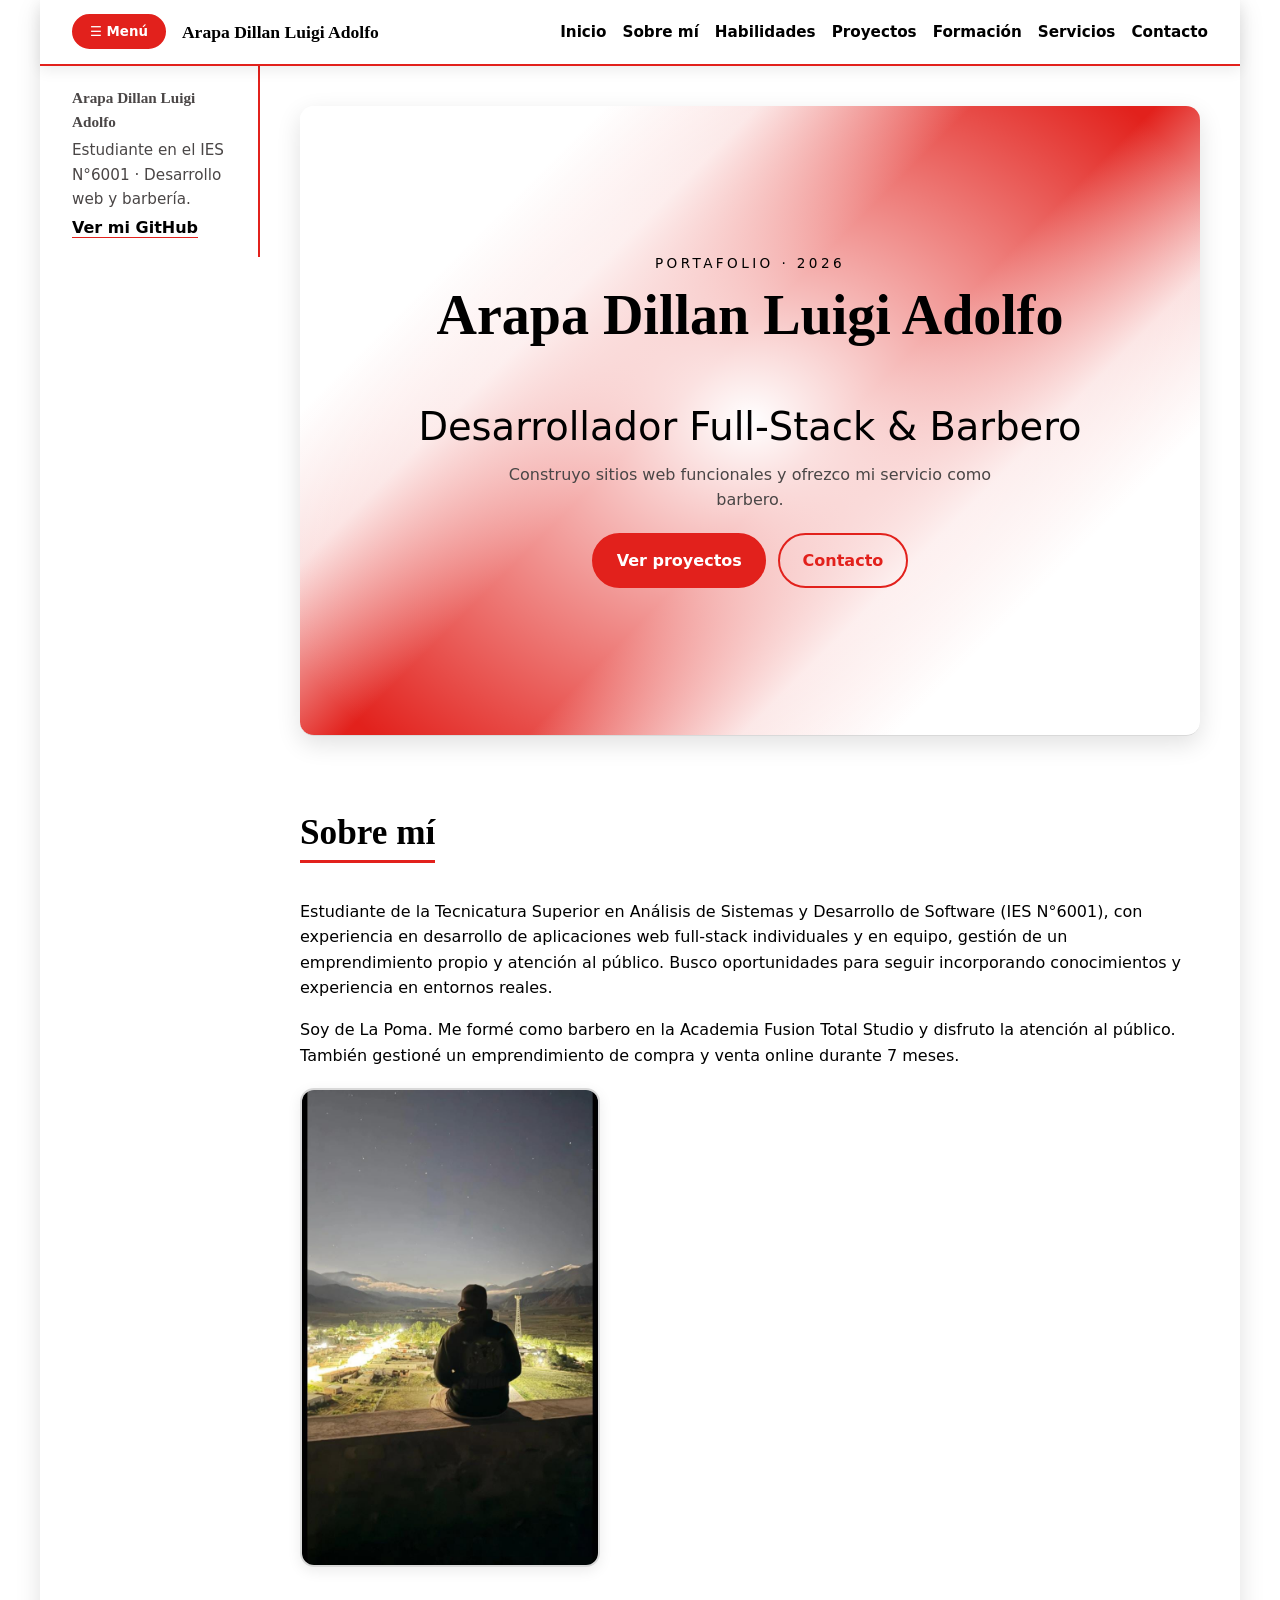
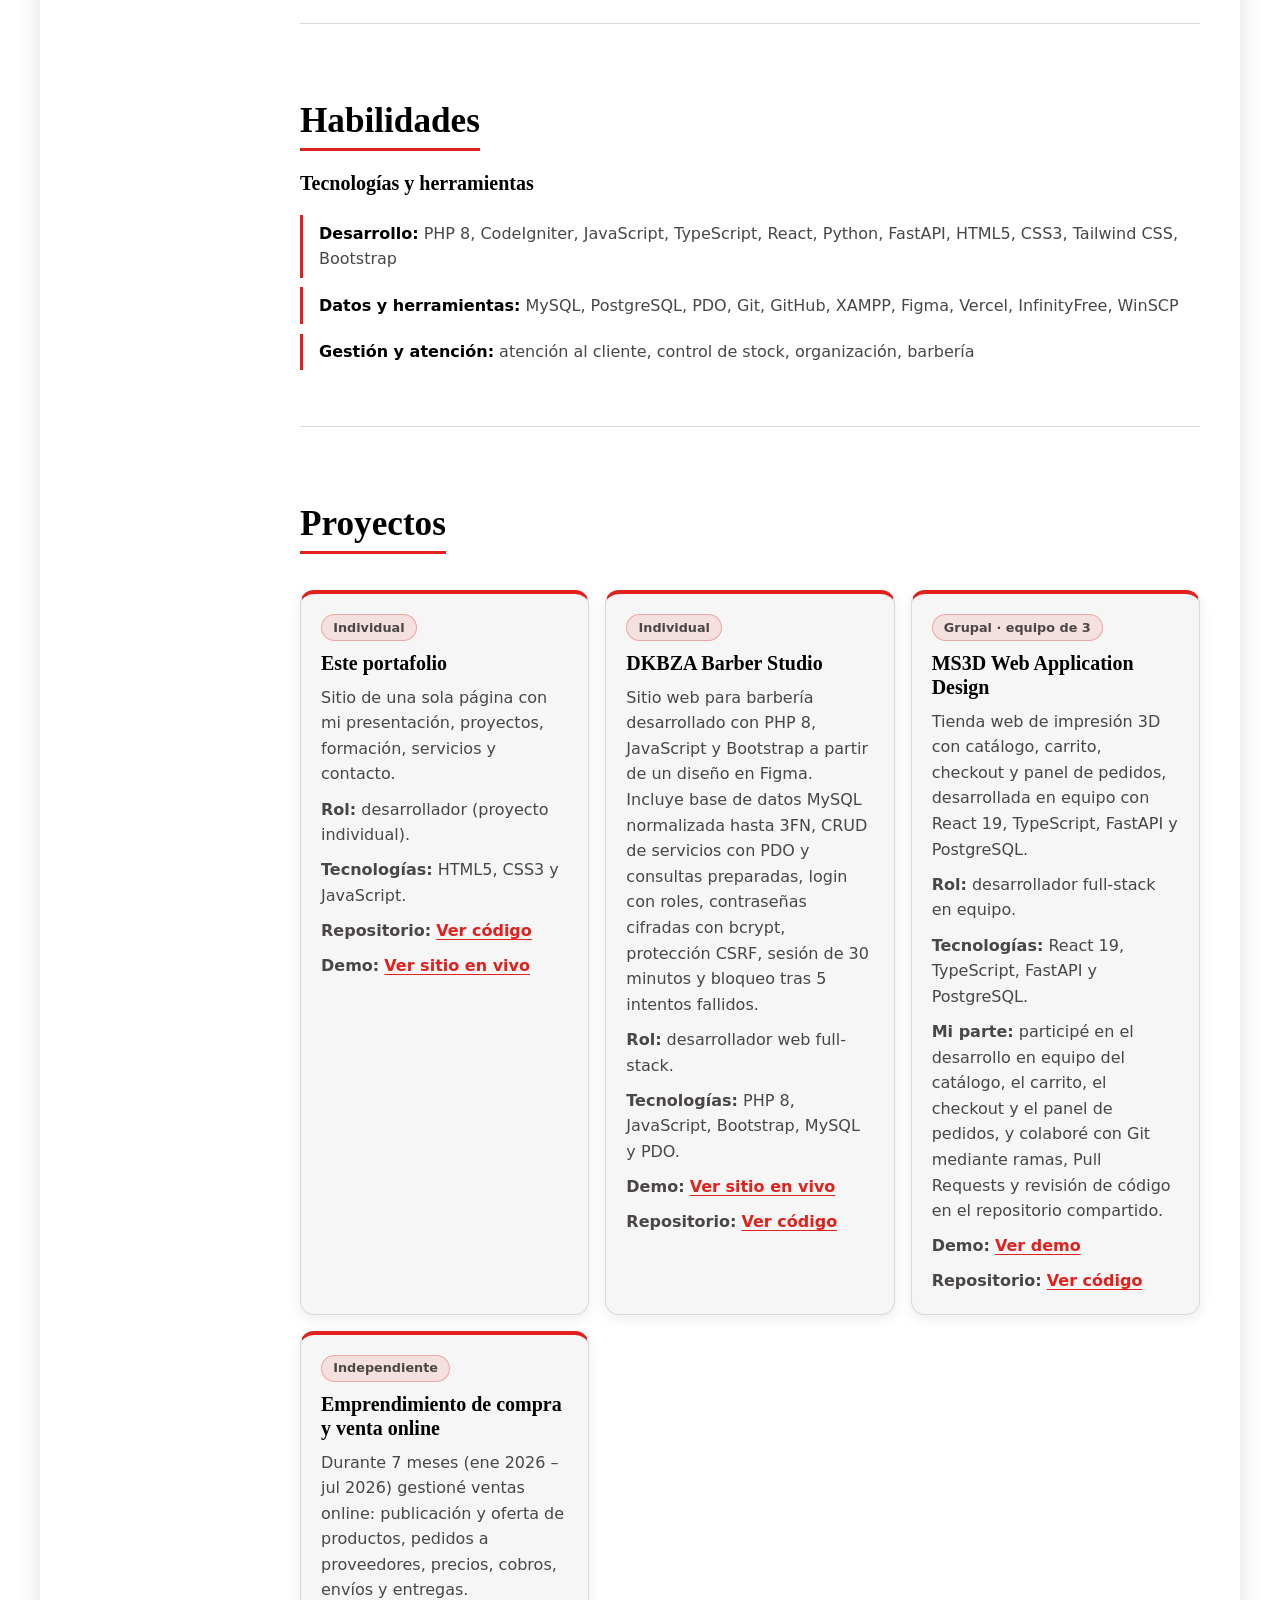
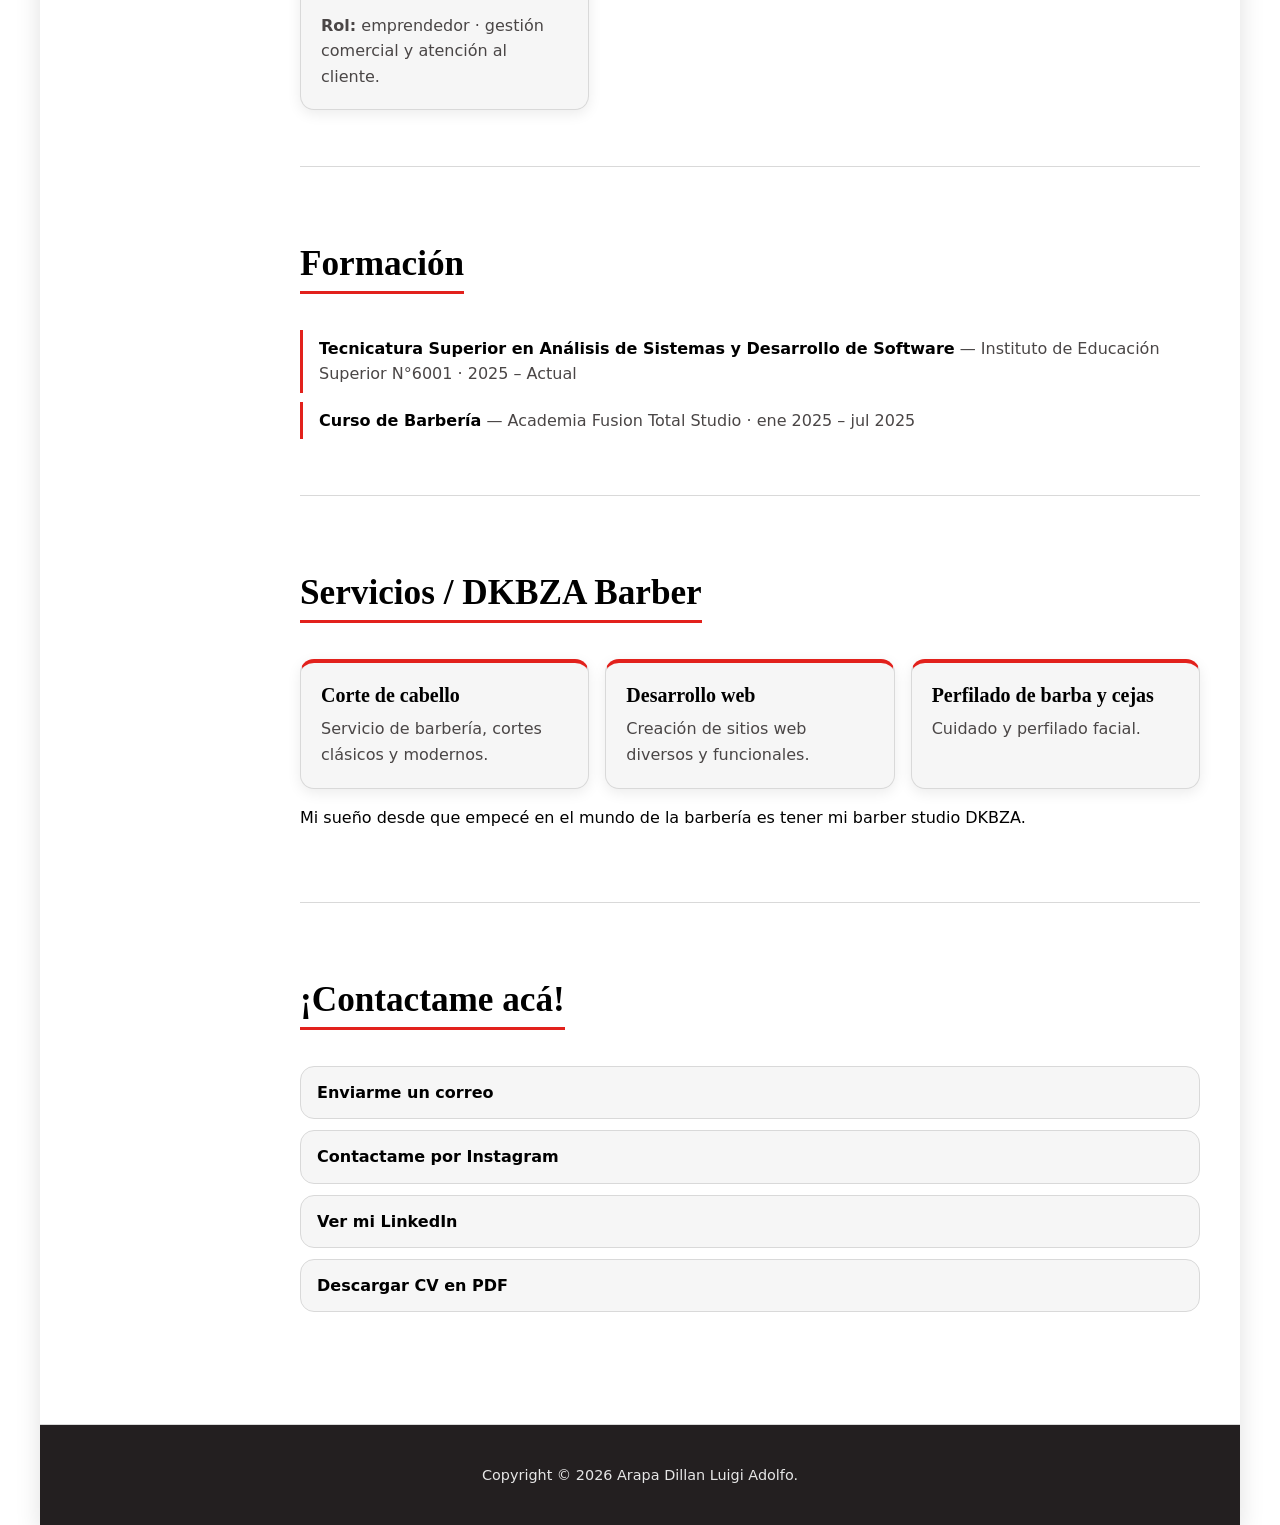
==== commit ba46cd02: "content: mejora de links de contacto" ====
--- a/index.html
+++ b/index.html
@@ -43,7 +43,7 @@
           <p class="hero-nombre">Portafolio · 2026</p>
           <h1 id="titulo-inicio">Arapa Dillan Luigi Adolfo</h1>
           <p class="hero-rol">Desarrollador Full-Stack &amp; Barbero</p>
-          <p class="hero-frase">Construyo sitios web funcionales y, a la par, acompaño a las personas con mi barbería.</p>
+          <p class="hero-frase">Construyo sitios web funcionales y ofrezco mi servicio como barbero.</p>
           <div class="hero-botones">
             <a href="#proyectos" class="btn-cta">Ver proyectos</a>
             <a href="#contacto" class="btn-cta btn-cta-secundario">Contacto</a>
@@ -113,7 +113,6 @@
             <h3>Emprendimiento de compra y venta online</h3>
             <p>Durante 7 meses (ene 2026 – jul 2026) gestioné ventas online: publicación y oferta de productos, pedidos a proveedores, precios, cobros, envíos y entregas.</p>
             <p><strong>Rol:</strong> emprendedor · gestión comercial y atención al cliente.</p>
-            <p><strong>Tecnologías:</strong> no aplica (emprendimiento comercial).</p>
           </article>
 
         </div>
@@ -138,7 +137,7 @@
           </article>
           <article class="card">
             <h3>Desarrollo web</h3>
-            <p>Creación de sitios web diversos y funcionales utilizando HTML y CSS.</p>
+            <p>Creación de sitios web diversos y funcionales.</p>
           </article>
           <article class="card">
             <h3>Perfilado de barba y cejas</h3>
@@ -151,7 +150,7 @@
 
       <!-- CONTACTO -->
       <section id="contacto" aria-labelledby="titulo-contacto">
-        <h2 id="titulo-contacto">Podés contactarme</h2>
+        <h2 id="titulo-contacto">¡Contactame acá!</h2>
         <ul class="lista-contacto">
           <li>
             <a href="https://mail.google.com/mail/?view=cm&fs=1&to=arapadillan2006@gmail.com" target="_blank" rel="noopener noreferrer">Enviarme un correo</a>
@@ -166,7 +165,6 @@
             <a href="Arapa-Dillan-CV-ATS-2026.pdf" download>Descargar CV en PDF</a>
           </li>
         </ul>
-        <a href="contact.html" class="btn-cta">Ir al formulario de contacto</a>
       </section>
 
     </main>
--- a/css/style.css
+++ b/css/style.css
@@ -15,16 +15,13 @@
     --texto-suave: #4A4646;         /* negro suave: textos secundarios */
     --texto-inverso: #FFFFFF;       /* blanco: texto sobre fondo oscuro */
     --texto-inverso-suave: #E6E6E6; /* blanco suave: texto secundario sobre oscuro */
-    --placeholder: #757171;         /* texto de ayuda en formularios */
     --acento: #E2211C;              /* rojo de la banda: detalles */
     --acento-hover: #ED192D;        /* rojo del escudo: hover */
     --acento-fuerte: #E2211C;       /* rojo de la banda: botones con texto blanco */
     --acento-suave: rgba(226, 33, 28, 0.10);
     --acento-borde: rgba(226, 33, 28, 0.30);
-    --foco: rgba(226, 33, 28, 0.30);
-    --negro-escudo: #231F20;        /* negro del escudo: apoyo en el hero */
-    --detalle-hero: #FFFFFF;        /* blanco: detalle del hero */
-    --valido: #2E7D5B;              /* verde funcional: indica campo válido en el formulario */
+    --franja-suave: rgba(226, 33, 28, 0.15);      /* bordes difusos de la franja del hero */
+    --blanco-transparente: rgba(255, 255, 255, 0); /* halo blanco detrás del texto */
     --radio: 14px;
     --header-altura: 4.8rem;        /* alto del header fijo; el script lo ajusta al valor real */
     --sombra: 0 8px 24px rgba(0, 0, 0, 0.12);
@@ -129,7 +126,7 @@
 }
 
 .btn-menu {
-    margin-left: auto;
+    margin-left: 0;
     background-color: var(--acento-fuerte);
     color: var(--texto-inverso);
     border: 2px solid var(--acento-fuerte);
@@ -239,7 +236,7 @@
     border-bottom: 3px solid var(--acento);
 }
 
-/* HERO: degradado negro -> rojo */
+/* HERO: franja roja en diagonal, de la esquina superior derecha a la inferior izquierda */
 .hero {
     min-height: 62vh;
     display: flex;
@@ -249,15 +246,25 @@
     border: none;
     border-radius: var(--radio);
     padding: clamp(2rem, 6vw, 4rem) clamp(1rem, 4vw, 2rem);
-    background: linear-gradient(135deg, var(--negro-escudo) 0%, var(--texto) 45%, var(--acento-fuerte) 100%);
-    color: var(--texto-inverso);
+    background:
+        radial-gradient(ellipse 60% 70% at 50% 50%, var(--superficie) 0%, var(--blanco-transparente) 100%),
+        linear-gradient(135deg,
+            var(--bg) 0%,
+            var(--bg) 20%,
+            var(--franja-suave) 30%,
+            var(--acento) 44%,
+            var(--acento) 56%,
+            var(--franja-suave) 70%,
+            var(--bg) 80%,
+            var(--bg) 100%);
+    color: var(--texto);
     box-shadow: var(--sombra);
 }
 
 .hero h1,
 .hero h2,
 .hero h3 {
-    color: var(--texto-inverso);
+    color: var(--texto);
 }
 
 .hero-contenido {
@@ -269,7 +276,7 @@
     text-transform: uppercase;
     letter-spacing: 0.25em;
     font-size: 0.85rem;
-    color: var(--detalle-hero);
+    color: var(--texto);
 }
 
 .hero-rol {
@@ -280,7 +287,7 @@
 .hero-frase {
     max-width: 34rem;
     margin: 0 auto 1.25rem;
-    color: var(--texto-inverso-suave);
+    color: var(--texto-suave);
 }
 
 .hero-botones {
@@ -291,11 +298,9 @@
 }
 
 /* ============================================================
-   7. BOTONES (hero, contacto y formulario)
-   ============================================================ */
-.btn-cta,
-.btn-enviar,
-.btn-volver {
+   7. BOTONES
+   ============================================================ */
+.btn-cta {
     display: inline-block;
     font-family: var(--fuente-texto);
     font-weight: 600;
@@ -309,9 +314,7 @@
     transition: background-color 0.2s ease, border-color 0.2s ease, transform 0.2s ease;
 }
 
-.btn-cta:hover,
-.btn-enviar:hover,
-.btn-volver:hover {
+.btn-cta:hover {
     background-color: var(--acento-hover);
     border-color: var(--acento-hover);
     transform: translateY(-2px);
@@ -319,14 +322,14 @@
 
 .btn-cta-secundario {
     background-color: transparent;
-    border-color: var(--texto-inverso);
+    border-color: var(--acento);
+    color: var(--acento);
+}
+
+.btn-cta-secundario:hover {
+    background-color: var(--acento);
+    border-color: var(--acento);
     color: var(--texto-inverso);
-}
-
-.btn-cta-secundario:hover {
-    background-color: var(--texto-inverso);
-    border-color: var(--texto-inverso);
-    color: var(--footer);
 }
 
 /* ============================================================
@@ -448,103 +451,7 @@
 }
 
 /* ============================================================
-   11. FORMULARIO (contact.html)
-   Mantiene las validaciones HTML; solo cambia el aspecto.
-   ============================================================ */
-form {
-    max-width: 34rem;
-    margin: 0 auto;
-    display: grid;
-    gap: 0.9rem;
-    background-color: var(--superficie);
-    border: 1px solid var(--borde);
-    border-radius: var(--radio);
-    padding: clamp(1rem, 3vw, 1.75rem);
-}
-
-form label {
-    color: var(--texto);
-    font-weight: 600;
-    font-size: 0.95rem;
-}
-
-form input,
-form select,
-form textarea {
-    width: 100%;
-    padding: 0.75rem 0.85rem;
-    background-color: var(--bg);
-    color: var(--texto);
-    border: 1px solid var(--borde);
-    border-radius: 10px;
-    font-family: inherit;
-    font-size: 1rem;
-}
-
-form input::placeholder,
-form textarea::placeholder {
-    color: var(--placeholder);
-}
-
-form input:focus,
-form select:focus,
-form textarea:focus {
-    border-color: var(--acento);
-    outline: 2px solid var(--foco);
-    outline-offset: 2px;
-}
-
-form input:valid {
-    border-color: var(--valido);
-}
-
-form input:invalid:not(:placeholder-shown) {
-    border-color: var(--acento);
-}
-
-.form-acciones {
-    display: flex;
-    align-items: center;
-    gap: 0.6rem;
-}
-
-.form-acciones input {
-    width: auto;
-    accent-color: var(--acento);
-}
-
-.btn-enviar {
-    width: 100%;
-}
-
-/* ============================================================
-   12. PÁGINA DE CONTACTO
-   ============================================================ */
-.pagina-contacto {
-    background-color: var(--bg);
-    color: var(--texto);
-    min-height: 100vh;
-}
-
-/* El header de contacto comparte el sticky de .header */
-
-.navegacion-contacto {
-    display: flex;
-}
-
-.main-contacto {
-    max-width: 44rem;
-    margin: 0 auto;
-    padding: clamp(1rem, 4vw, 2.5rem);
-}
-
-.main-contacto h1 {
-    text-align: center;
-    margin-bottom: 1.5rem;
-}
-
-/* ============================================================
-   13. PIE DE PÁGINA
+   11. PIE DE PÁGINA
    ============================================================ */
 footer {
     grid-area: footer;
@@ -557,7 +464,7 @@
 }
 
 /* ============================================================
-   14. PANTALLAS GRANDES (desde 768px en adelante)
+   12. PANTALLAS GRANDES (desde 768px en adelante)
    ============================================================ */
 @media (min-width: 768px) {
     .layout {
@@ -596,9 +503,6 @@
         min-height: 70vh;
     }
 
-    .btn-enviar {
-        width: auto;
-    }
 }
 
 @media (min-width: 1024px) {
@@ -622,8 +526,6 @@
     }
 
     .btn-cta,
-    .btn-enviar,
-    .btn-volver,
     .btn-menu,
     .card,
     .lista-contacto a {
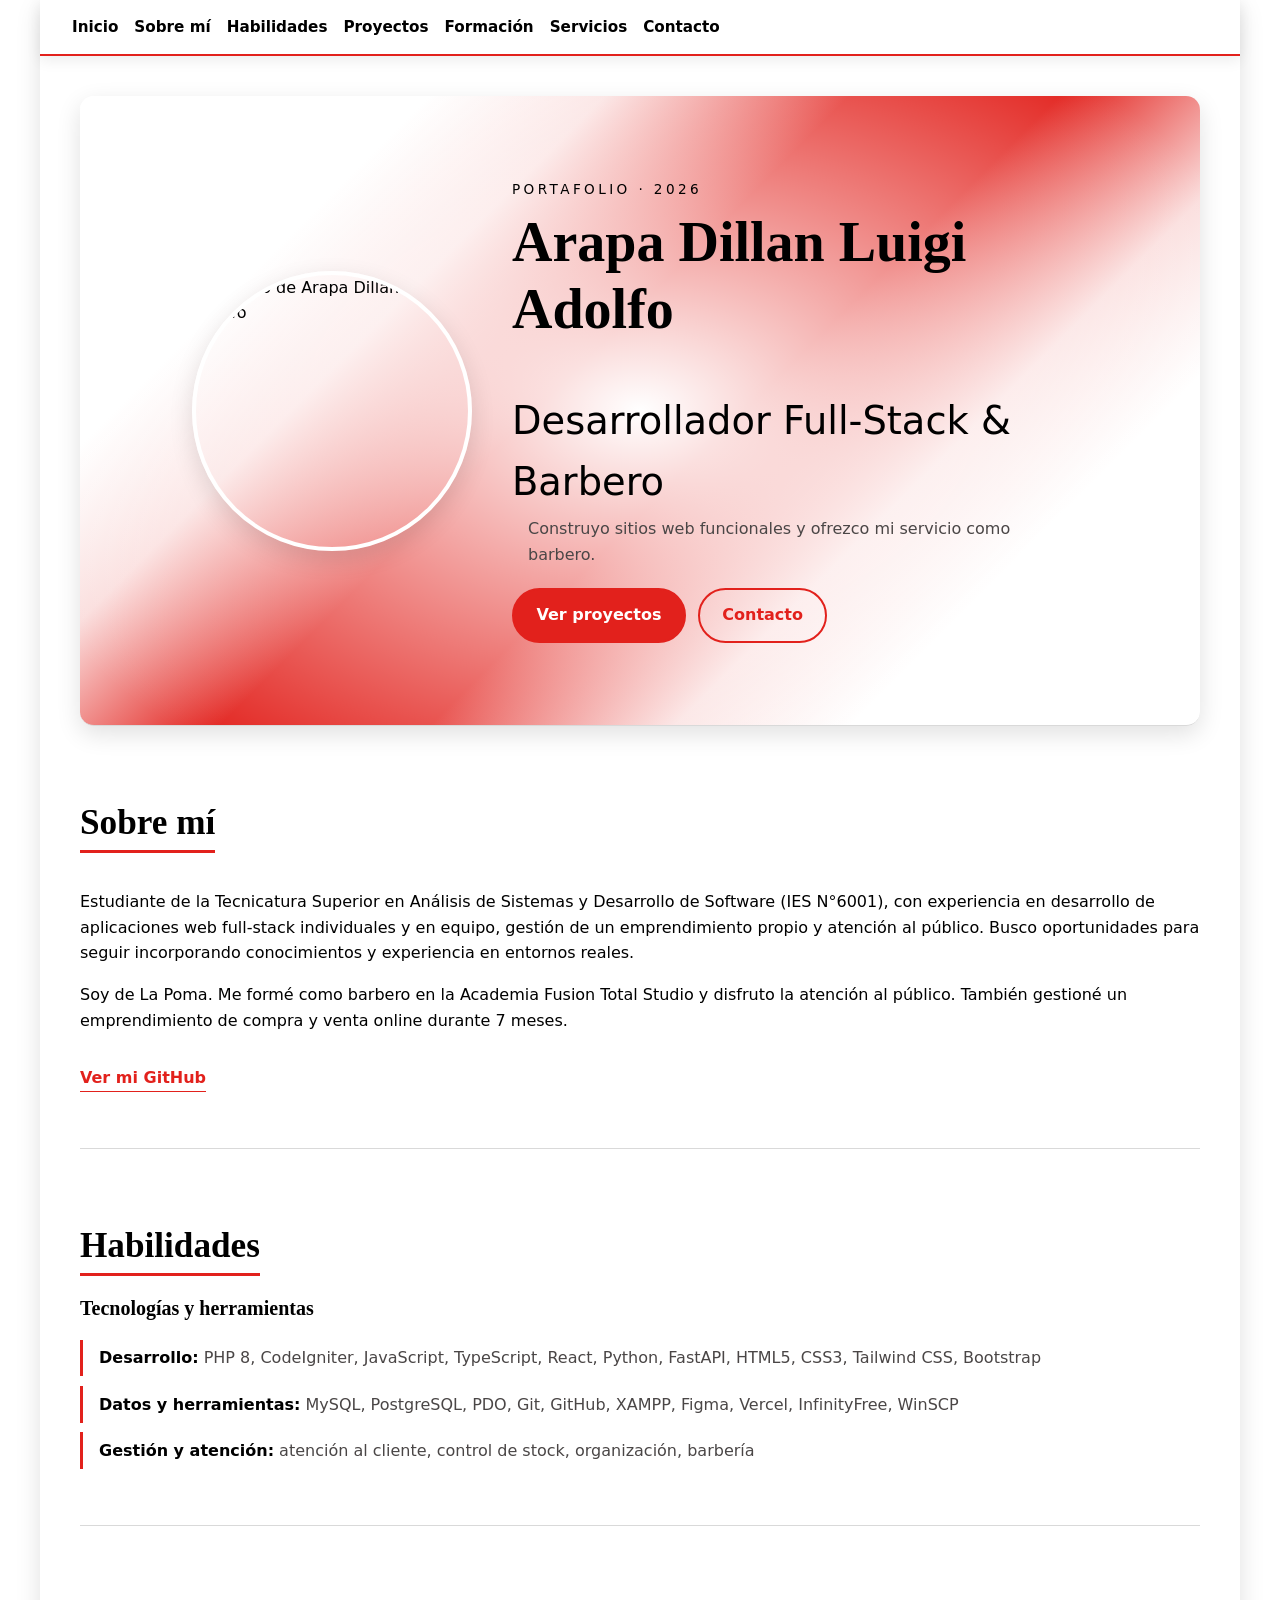
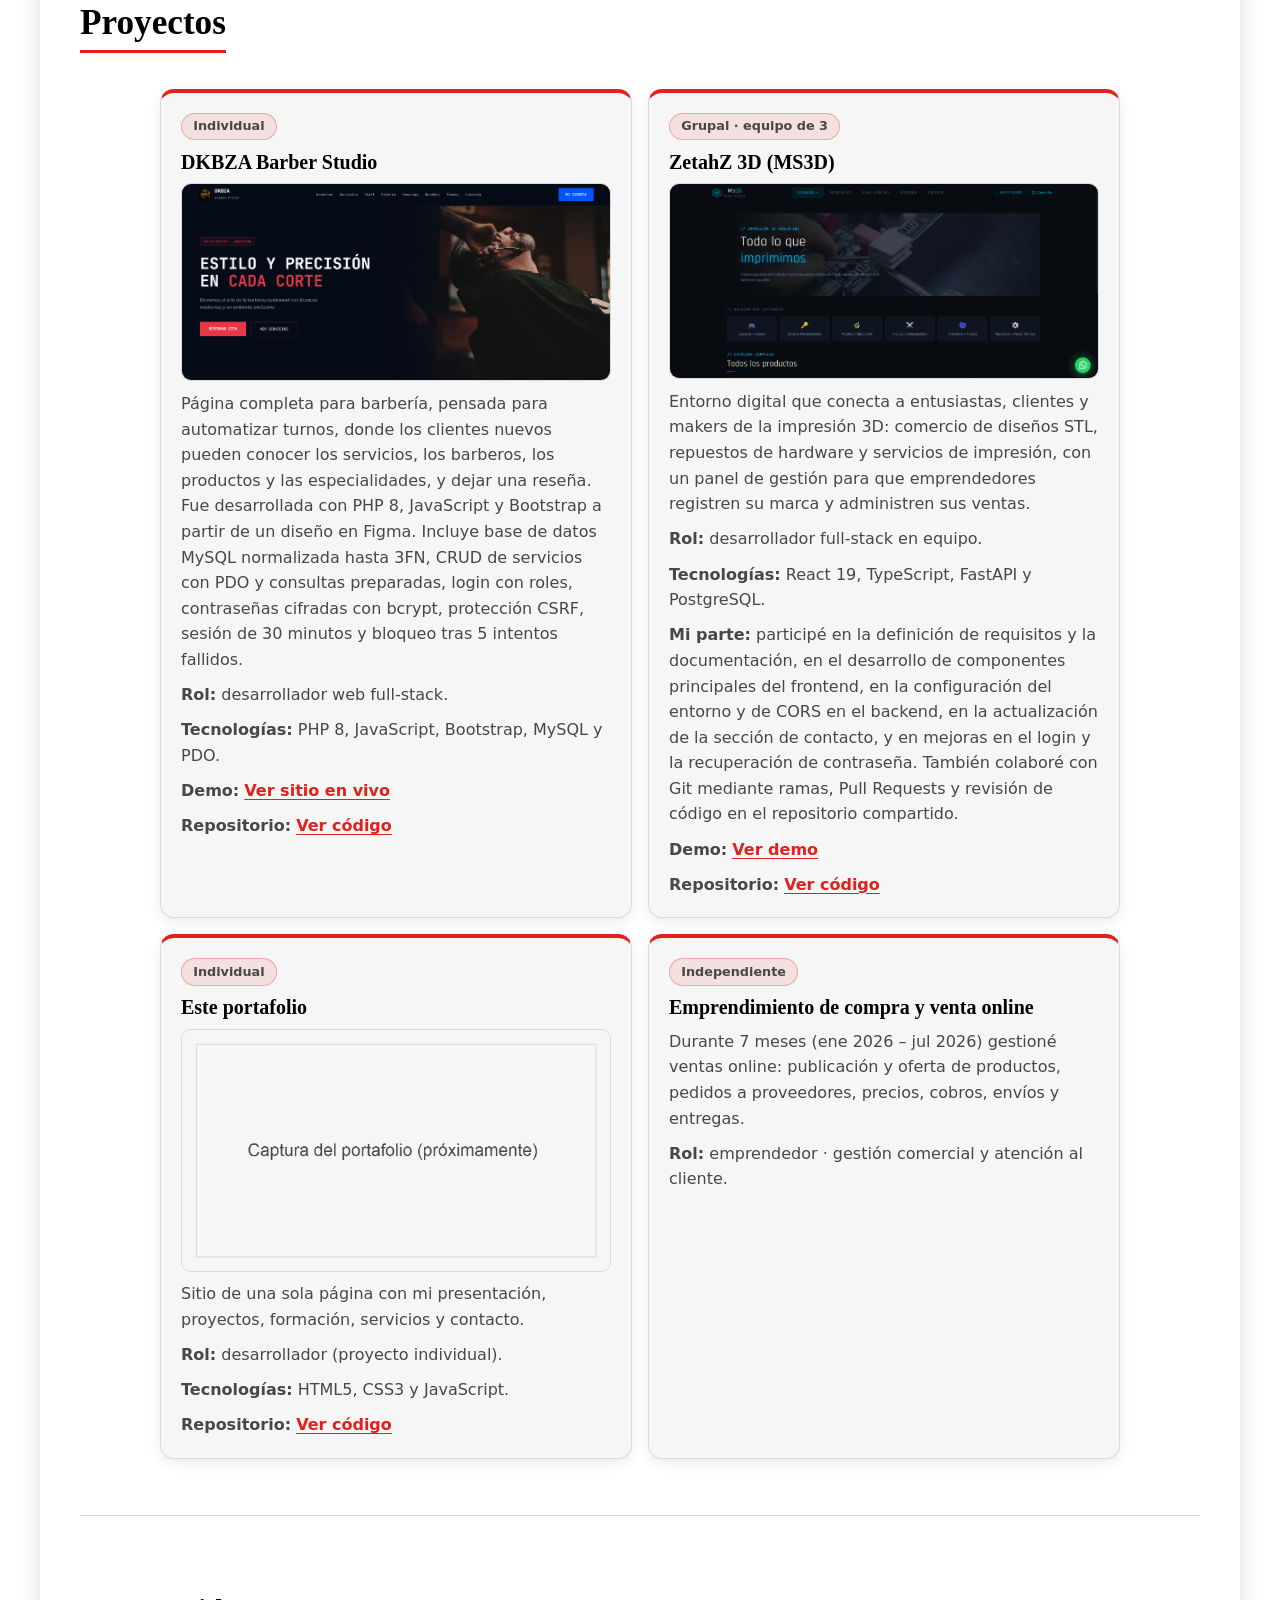
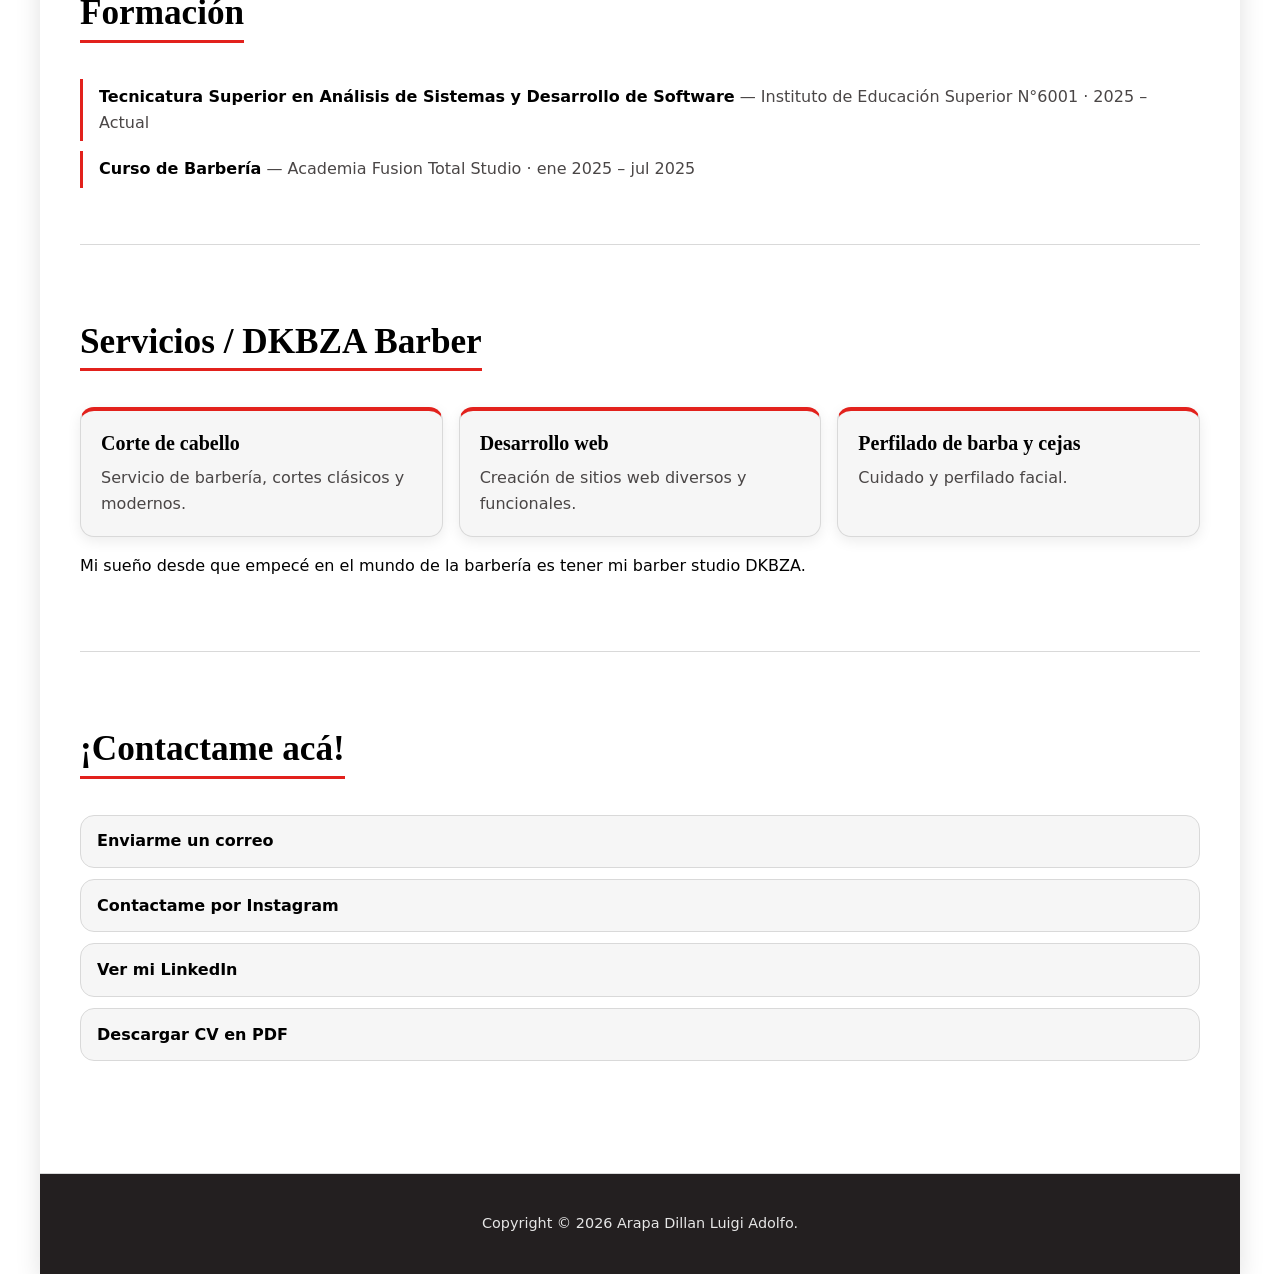
==== commit afaeffa1: "feat: aplicar ajustes del portfolio" ====
--- a/index.html
+++ b/index.html
@@ -11,10 +11,8 @@
 <body>
   <div class="layout" id="contenedorPrincipal">
 
-    <!-- CABECERA: un solo menú principal -->
+    <!-- CABECERA: menú principal -->
     <header class="header">
-      <button class="btn-menu" id="toggleBtn" type="button" aria-controls="sidebar" aria-expanded="true">☰ Menú</button>
-      <p class="brand">Arapa Dillan Luigi Adolfo</p>
       <nav class="nav-header" aria-label="Navegación principal">
         <ul>
           <li><a href="#inicio">Inicio</a></li>
@@ -28,25 +26,23 @@
       </nav>
     </header>
 
-    <!-- BARRA LATERAL: accesos rápidos -->
-    <aside class="sidebar" id="sidebar" aria-label="Barra lateral">
-      <p class="sidebar-titulo">Arapa Dillan Luigi Adolfo</p>
-      <p>Estudiante en el IES N°6001 · Desarrollo web y barbería.</p>
-      <a href="https://github.com/ArapaDillan10" target="_blank" rel="noopener noreferrer">Ver mi GitHub</a>
-    </aside>
-
     <main class="main">
 
       <!-- INICIO -->
       <section class="hero" id="inicio" aria-labelledby="titulo-inicio">
         <div class="hero-contenido">
-          <p class="hero-nombre">Portafolio · 2026</p>
-          <h1 id="titulo-inicio">Arapa Dillan Luigi Adolfo</h1>
-          <p class="hero-rol">Desarrollador Full-Stack &amp; Barbero</p>
-          <p class="hero-frase">Construyo sitios web funcionales y ofrezco mi servicio como barbero.</p>
-          <div class="hero-botones">
-            <a href="#proyectos" class="btn-cta">Ver proyectos</a>
-            <a href="#contacto" class="btn-cta btn-cta-secundario">Contacto</a>
+          <figure class="hero-foto">
+            <img src="/images/dillan-formal.jpg" alt="Retrato de Arapa Dillan Luigi Adolfo" width="320" height="320">
+          </figure>
+          <div class="hero-texto">
+            <p class="hero-nombre">Portafolio · 2026</p>
+            <h1 id="titulo-inicio">Arapa Dillan Luigi Adolfo</h1>
+            <p class="hero-rol">Desarrollador Full-Stack &amp; Barbero</p>
+            <p class="hero-frase">Construyo sitios web funcionales y ofrezco mi servicio como barbero.</p>
+            <div class="hero-botones">
+              <a href="#proyectos" class="btn-cta">Ver proyectos</a>
+              <a href="#contacto" class="btn-cta btn-cta-secundario">Contacto</a>
+            </div>
           </div>
         </div>
       </section>
@@ -56,9 +52,7 @@
         <h2 id="titulo-sobre-mi">Sobre mí</h2>
         <p>Estudiante de la Tecnicatura Superior en Análisis de Sistemas y Desarrollo de Software (IES N°6001), con experiencia en desarrollo de aplicaciones web full-stack individuales y en equipo, gestión de un emprendimiento propio y atención al público. Busco oportunidades para seguir incorporando conocimientos y experiencia en entornos reales.</p>
         <p>Soy de La Poma. Me formé como barbero en la Academia Fusion Total Studio y disfruto la atención al público. También gestioné un emprendimiento de compra y venta online durante 7 meses.</p>
-        <figure class="sobre-mi-figure">
-          <img src="images/dillanft1jpeg.jpeg" alt="Retrato de Arapa Dillan Luigi Adolfo" width="300">
-        </figure>
+        <a class="link-github" href="https://github.com/ArapaDillan10" target="_blank" rel="noopener noreferrer">Ver mi GitHub</a>
       </section>
 
       <!-- HABILIDADES -->
@@ -79,18 +73,11 @@
 
           <article class="card">
             <p class="etiqueta">Individual</p>
-            <h3>Este portafolio</h3>
-            <p>Sitio de una sola página con mi presentación, proyectos, formación, servicios y contacto.</p>
-            <p><strong>Rol:</strong> desarrollador (proyecto individual).</p>
-            <p><strong>Tecnologías:</strong> HTML5, CSS3 y JavaScript.</p>
-            <p><strong>Repositorio:</strong> <a href="https://github.com/ArapaDillan10/Mi-portafolio" target="_blank" rel="noopener noreferrer">Ver código</a></p>
-            <p><strong>Demo:</strong> <a href="https://mi-portafolio-arapa.vercel.app/" target="_blank" rel="noopener noreferrer">Ver sitio en vivo</a></p>
-          </article>
-
-          <article class="card">
-            <p class="etiqueta">Individual</p>
             <h3>DKBZA Barber Studio</h3>
-            <p>Sitio web para barbería desarrollado con PHP 8, JavaScript y Bootstrap a partir de un diseño en Figma. Incluye base de datos MySQL normalizada hasta 3FN, CRUD de servicios con PDO y consultas preparadas, login con roles, contraseñas cifradas con bcrypt, protección CSRF, sesión de 30 minutos y bloqueo tras 5 intentos fallidos.</p>
+            <figure class="proyecto-figure">
+              <img src="/images/proyectos/dkbza.png" alt="Captura del sitio DKBZA Barber Studio" loading="lazy">
+            </figure>
+            <p>Página completa para barbería, pensada para automatizar turnos, donde los clientes nuevos pueden conocer los servicios, los barberos, los productos y las especialidades, y dejar una reseña. Fue desarrollada con PHP 8, JavaScript y Bootstrap a partir de un diseño en Figma. Incluye base de datos MySQL normalizada hasta 3FN, CRUD de servicios con PDO y consultas preparadas, login con roles, contraseñas cifradas con bcrypt, protección CSRF, sesión de 30 minutos y bloqueo tras 5 intentos fallidos.</p>
             <p><strong>Rol:</strong> desarrollador web full-stack.</p>
             <p><strong>Tecnologías:</strong> PHP 8, JavaScript, Bootstrap, MySQL y PDO.</p>
             <p><strong>Demo:</strong> <a href="https://dkbza.page.gd/" target="_blank" rel="noopener noreferrer">Ver sitio en vivo</a></p>
@@ -99,18 +86,34 @@
 
           <article class="card">
             <p class="etiqueta">Grupal · equipo de 3</p>
-            <h3>MS3D Web Application Design</h3>
-            <p>Tienda web de impresión 3D con catálogo, carrito, checkout y panel de pedidos, desarrollada en equipo con React 19, TypeScript, FastAPI y PostgreSQL.</p>
+            <h3>ZetahZ 3D (MS3D)</h3>
+            <figure class="proyecto-figure">
+              <img src="/images/proyectos/ms3d.png" alt="Captura del proyecto ZetahZ 3D (MS3D)" loading="lazy">
+            </figure>
+            <p>Entorno digital que conecta a entusiastas, clientes y makers de la impresión 3D: comercio de diseños STL, repuestos de hardware y servicios de impresión, con un panel de gestión para que emprendedores registren su marca y administren sus ventas.</p>
             <p><strong>Rol:</strong> desarrollador full-stack en equipo.</p>
             <p><strong>Tecnologías:</strong> React 19, TypeScript, FastAPI y PostgreSQL.</p>
-            <p><strong>Mi parte:</strong> participé en el desarrollo en equipo del catálogo, el carrito, el checkout y el panel de pedidos, y colaboré con Git mediante ramas, Pull Requests y revisión de código en el repositorio compartido.</p>
+            <p><strong>Mi parte:</strong> participé en la definición de requisitos y la documentación, en el desarrollo de componentes principales del frontend, en la configuración del entorno y de CORS en el backend, en la actualización de la sección de contacto, y en mejoras en el login y la recuperación de contraseña. También colaboré con Git mediante ramas, Pull Requests y revisión de código en el repositorio compartido.</p>
             <p><strong>Demo:</strong> <a href="https://ms-3-d-web-application-design.vercel.app/" target="_blank" rel="noopener noreferrer">Ver demo</a></p>
             <p><strong>Repositorio:</strong> <a href="https://github.com/ZetahZ/MS3DWebApplicationDesign" target="_blank" rel="noopener noreferrer">Ver código</a></p>
           </article>
 
           <article class="card">
+            <p class="etiqueta">Individual</p>
+            <h3>Este portafolio</h3>
+            <figure class="proyecto-figure">
+              <img src="/images/proyectos/portafolio.png" alt="Captura del portafolio personal de Arapa Dillan Luigi Adolfo" loading="lazy">
+            </figure>
+            <p>Sitio de una sola página con mi presentación, proyectos, formación, servicios y contacto.</p>
+            <p><strong>Rol:</strong> desarrollador (proyecto individual).</p>
+            <p><strong>Tecnologías:</strong> HTML5, CSS3 y JavaScript.</p>
+            <p><strong>Repositorio:</strong> <a href="https://github.com/ArapaDillan10/Mi-portafolio" target="_blank" rel="noopener noreferrer">Ver código</a></p>
+          </article>
+
+          <article class="card">
             <p class="etiqueta">Independiente</p>
             <h3>Emprendimiento de compra y venta online</h3>
+            <!-- TODO: agregar datos reales (cantidad de productos, pedidos o clientes) -->
             <p>Durante 7 meses (ene 2026 – jul 2026) gestioné ventas online: publicación y oferta de productos, pedidos a proveedores, precios, cobros, envíos y entregas.</p>
             <p><strong>Rol:</strong> emprendedor · gestión comercial y atención al cliente.</p>
           </article>
@@ -175,23 +178,14 @@
   </div>
 
   <script>
-    // Botón simple para mostrar/ocultar la barra lateral.
-    const btn = document.getElementById('toggleBtn');
-    const layout = document.getElementById('contenedorPrincipal');
+    // Ajusta el alto del header fijo para que el scroll y los anclajes queden bien.
     const header = document.querySelector('.header');
 
-    // El menú lateral queda justo debajo del header, aunque cambie de altura.
     const actualizarAlturaHeader = () => {
       document.documentElement.style.setProperty('--header-altura', `${header.offsetHeight}px`);
     };
     actualizarAlturaHeader();
     window.addEventListener('resize', actualizarAlturaHeader);
-
-    btn.addEventListener('click', () => {
-      layout.classList.toggle('sidebar-oculto');
-      const oculto = layout.classList.contains('sidebar-oculto');
-      btn.setAttribute('aria-expanded', String(!oculto));
-    });
   </script>
 </body>
 </html>
--- a/css/style.css
+++ b/css/style.css
@@ -81,7 +81,6 @@
 
 /* ============================================================
    3. ESTRUCTURA GENERAL (grid)
-   En celular: una columna. En pantallas grandes: sidebar + main.
    ============================================================ */
 .layout {
     min-height: 100vh;
@@ -89,15 +88,8 @@
     grid-template-columns: minmax(0, 1fr);
     grid-template-areas:
         "header"
-        "sidebar"
         "main"
         "footer";
-    transition: grid-template-columns 0.3s ease;
-}
-
-/* El botón ☰ oculta la barra lateral sin romper el grid */
-.layout.sidebar-oculto .sidebar {
-    display: none;
 }
 
 /* ============================================================
@@ -118,32 +110,6 @@
     box-shadow: var(--sombra-suave);
 }
 
-.brand {
-    margin: 0;
-    font-family: var(--fuente-titulo);
-    font-weight: 700;
-    font-size: 1.1rem;
-}
-
-.btn-menu {
-    margin-left: 0;
-    background-color: var(--acento-fuerte);
-    color: var(--texto-inverso);
-    border: 2px solid var(--acento-fuerte);
-    border-radius: 999px;
-    padding: 0.5rem 1rem;
-    font-family: var(--fuente-texto);
-    font-weight: 600;
-    cursor: pointer;
-    transition: background-color 0.2s ease, transform 0.2s ease;
-}
-
-.btn-menu:hover {
-    background-color: var(--acento-hover);
-    border-color: var(--acento-hover);
-    transform: translateY(-2px);
-}
-
 .nav-header {
     flex: 1 1 100%;
 }
@@ -171,40 +137,7 @@
     border-bottom-color: var(--acento);
 }
 
-/* ============================================================
-   5. BARRA LATERAL (accesos rápidos)
-   ============================================================ */
-.sidebar {
-    grid-area: sidebar;
-    background-color: var(--superficie);
-    border-bottom: 2px solid var(--acento);
-    padding: 1rem clamp(1rem, 4vw, 2rem);
-    color: var(--texto);
-}
-
-.sidebar-titulo {
-    margin: 0 0 0.25rem;
-    font-family: var(--fuente-titulo);
-    font-weight: 700;
-    color: var(--acento);
-}
-
-.sidebar p {
-    margin: 0.25rem 0;
-    color: var(--texto-suave);
-    font-size: 0.95rem;
-}
-
-.sidebar a {
-    color: var(--texto);
-    font-weight: 600;
-    text-decoration: none;
-    border-bottom: 1px solid var(--acento);
-}
-
-.sidebar a:hover {
-    color: var(--acento);
-}
+
 
 /* ============================================================
    6. CONTENIDO PRINCIPAL Y SECCIONES
@@ -268,7 +201,29 @@
 }
 
 .hero-contenido {
-    max-width: 46rem;
+    display: flex;
+    flex-direction: column;
+    align-items: center;
+    gap: 1.5rem;
+    max-width: 56rem;
+}
+
+.hero-foto {
+    margin: 0;
+    flex-shrink: 0;
+}
+
+.hero-foto img {
+    width: min(220px, 60vw);
+    height: min(220px, 60vw);
+    object-fit: cover;
+    border-radius: 50%;
+    border: 4px solid var(--superficie);
+    box-shadow: var(--sombra);
+}
+
+.hero-texto {
+    max-width: 38rem;
 }
 
 .hero-nombre {
@@ -342,6 +297,10 @@
     margin-top: 1rem;
 }
 
+#proyectos .contenedor-cards {
+    grid-template-columns: 1fr;
+}
+
 .card {
     display: flex;
     flex-direction: column;
@@ -373,6 +332,18 @@
     color: var(--acento);
     font-weight: 600;
     text-underline-offset: 3px;
+}
+
+.proyecto-figure {
+    margin: 0;
+}
+
+.proyecto-figure img {
+    width: 100%;
+    height: auto;
+    object-fit: contain;
+    border-radius: calc(var(--radio) - 4px);
+    border: 1px solid var(--borde);
 }
 
 .etiqueta {
@@ -437,17 +408,21 @@
 }
 
 /* ============================================================
-   10. FOTO
-   ============================================================ */
-.sobre-mi-figure {
-    margin: 1.25rem 0 0;
-}
-
-.sobre-mi-figure img {
-    width: min(100%, 300px);
-    border: 2px solid var(--borde);
-    border-radius: var(--radio);
-    box-shadow: var(--sombra-suave);
+   10. LINK DE GITHUB (Sobre mí)
+   ============================================================ */
+.link-github {
+    display: inline-block;
+    margin-top: 1rem;
+    color: var(--acento);
+    font-weight: 600;
+    text-decoration: none;
+    border-bottom: 1px solid var(--acento);
+    transition: color 0.2s ease, border-color 0.2s ease;
+}
+
+.link-github:hover {
+    color: var(--acento-hover);
+    border-bottom-color: var(--acento-hover);
 }
 
 /* ============================================================
@@ -468,39 +443,43 @@
    ============================================================ */
 @media (min-width: 768px) {
     .layout {
-        grid-template-columns: 220px minmax(0, 1fr);
+        grid-template-columns: minmax(0, 1fr);
         grid-template-areas:
-            "header header"
-            "sidebar main"
-            "footer footer";
-    }
-
-    .layout.sidebar-oculto {
-        grid-template-columns: 0 minmax(0, 1fr);
-    }
-
-    .sidebar {
-        position: sticky;
-        top: var(--header-altura);
-        align-self: start;
-        max-height: calc(100vh - var(--header-altura));
-        overflow-y: auto;
-        border-bottom: none;
-        border-right: 2px solid var(--acento);
-    }
-
-    .btn-menu {
-        margin-left: 0;
+            "header"
+            "main"
+            "footer";
     }
 
     .nav-header {
         flex: 0 1 auto;
         width: auto;
-        margin-left: auto;
     }
 
     .hero {
         min-height: 70vh;
+    }
+
+    .hero-contenido {
+        flex-direction: row;
+        justify-content: center;
+        text-align: left;
+        gap: 2.5rem;
+    }
+
+    .hero-foto img {
+        width: 280px;
+        height: 280px;
+    }
+
+    .hero-botones {
+        justify-content: flex-start;
+    }
+
+    #proyectos .contenedor-cards {
+        grid-template-columns: repeat(2, minmax(0, 1fr));
+        max-width: 60rem;
+        margin-left: auto;
+        margin-right: auto;
     }
 
 }
@@ -526,7 +505,6 @@
     }
 
     .btn-cta,
-    .btn-menu,
     .card,
     .lista-contacto a {
         transition: none;
